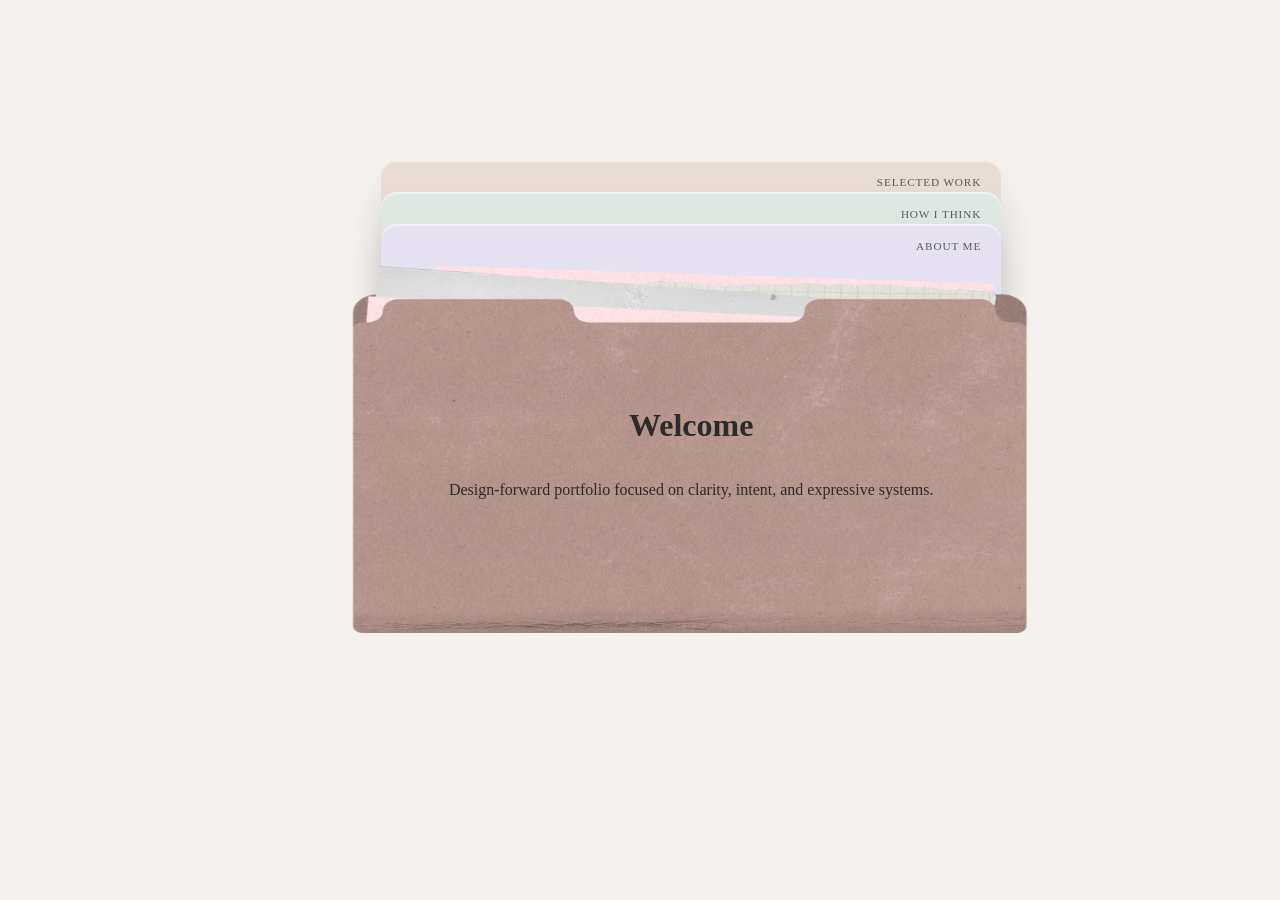
==== Index.html @ 9feb9d0f "Added images and edits" ====
<!DOCTYPE html>
<html lang="en">

<head>
    <meta charset="UTF-8" />
    <meta name="viewport" content="width=device-width, initial-scale=1" />

    <link rel="preconnect" href="https://fonts.googleapis.com">
    <link rel="preconnect" href="https://fonts.gstatic.com" crossorigin>
    <link
        href="https://fonts.googleapis.com/css2?family=Inter:wght@300;400;600;700&family=Merriweather:wght@300;400;700&display=swap"
        rel="stylesheet">

    <title>Portfolio</title>
    <link rel="stylesheet" href="Styles.css" />
</head>

<body>

    <main class="desk">

        <div class="card-stack">
            <a href="#" class="back-card card-one" data-window="work-window">
                <span class="card-cta">Selected work</span>
            </a>

            <a href="#" class="back-card card-two" data-window="process-window">
                <span class="card-cta">How I think</span>
            </a>

            <a href="#" class="back-card card-three" data-window="about-window">
                <span class="card-cta">About Me</span>
            </a>
        </div>

        <div class="folder">
            <img src="Images/mainFolder.png" class="folder-image" alt="">
            <div class="folder-content">
                <h1>Welcome</h1>
                <p>Design-forward portfolio focused on clarity, intent, and expressive systems.</p>
            </div>
        </div>

    </main>


    <!-- ================= WINDOWS ================= -->

    <!-- ===== WORK ===== -->
    <div class="window preview" id="work-window">
        <div class="window-bar">
            <span class="window-title">Selected Work</span>
            <span class="window-mode">Preview · double click to expand</span>
            <button class="close">×</button>
        </div>

        <div class="window-body work-grid">

            <article class="work-card reveal">
                <div class="work-media">
                    <img src="Images/Lumify BG.png" alt="nani">
                </div>
                <h3>LUMIFY</h3>
                <p class="work-desc">A calm space for understanding your skin, made simple and supportive.</p>
            </article>

            <article class="work-card reveal">
                <div class="work-media">
                    <img src="Images/Myro BG.png" alt="nani">
                </div>
                <h3>MYRO, Web-Redesign </h3>
                <p class="work-desc">Reducing friction and guiding decisions through calm interaction.</p>
            </article>

            <article class="work-card reveal">
                <div class="work-media"></div>
                <h3>This Portfolio</h3>
                <p class="work-desc">A spatial, window-based interface exploring focus and intention.</p>
            </article>

        </div>
        <div class="resize-handle"></div>
    </div>


    <!-- ===== PROCESS ===== -->
    <div class="window preview" id="process-window">
        <div class="window-bar">
            <span class="window-title">How I Think</span>
            <span class="window-mode">Preview · double click to expand</span>
            <button class="close">×</button>
        </div>

        <div class="window-body philosophy">
            <h2 class="reveal">Design Philosophy</h2>
            <p class="reveal">Digital spaces should feel like extensions of thought — calm, intentional, and human.</p>
        </div>

        <div class="resize-handle"></div>
    </div>


    <!-- ===== ABOUT ===== -->
    <div class="window preview" id="about-window">
        <div class="window-bar">
            <span class="window-title">About Me</span>
            <span class="window-mode">Preview · double click to expand</span>
            <button class="close">×</button>
        </div>

        <div class="window-body about-layout">

            <section class="about-hero">
                <div class="profile-photo">
                    <img src="Images/pfp.jpg" alt="Portrait of me">
                </div>

                <div class="about-intro">
                    <h1 class="about-title">Gloria A-Kazad</h1>
                    <p class="about-tag">
                        I design quiet, intentional visual experiences that feel lived in.
                    </p>
                </div>
            </section>

            
            <section class="reveal">
                <h4>How I think</h4>
                <p>
                    I’m drawn to quiet details, emotional atmosphere, and spaces that feel human.
                </p>
            </section>

            <section class="reveal">
                <h4>What I notice</h4>
                <p>
                    I pay attention to small interactions, subtle motion, and the way people move through digital
                    environments.
                </p>
            </section>

            <section class="reveal">
                <h4>What I’m building</h4>
                <p>
                    I’m currently exploring immersive portfolios, interactive storytelling, and calm user experiences.
                </p>
            </section>



            <!-- ⭐ SCROLL REVEAL SECTIONS -->
            <h4 class="reveal">Interests</h4>
            <ul class="about-list reveal">
                <li>Dance</li>
                <li>Volleyball</li>
                <li>Drawing</li>
                <li>Fitness</li>
            </ul>

            <h4 class="reveal">Education</h4>
            <p class="reveal">
                Currently studying design with a focus on UX, visual systems, and interaction — learning through
                both formal education and self-directed projects.
            </p>

            <h4 class="reveal">Tools</h4>
            <p class="reveal">
                Figma · Illustrator · Photoshop · Premiere Pro · GitHub · AI tools · Design systems
            </p>

        </div>

        <div class="resize-handle"></div>
    </div>


    <!-- ⭐ DOCK MUST LIVE OUTSIDE WINDOWS -->
    <div class="window-dock" id="window-dock"></div>

    <script src="Script.js"></script>

</body>

</html>
---- Styles.css ----
* {
  box-sizing: border-box;
}

body {
  margin: 0;
  background: #f5f1ee;
  font-family: serif;
  color: #2b2b2b;
}

/* ===== DESK ===== */
.desk {
  position: relative;
  max-width: 1200px;
  margin-left: 8vw;
  padding-top: 10rem;
}

/* ===== CARD STACK ===== */
.card-stack {
  position: relative;
  height: 260px;
  z-index: 2;
  transition: transform .35s cubic-bezier(.2, .8, .2, 1);

}

.card-cta {
  position: absolute;
  top: 16px;
  right: 20px;
  font-size: .7rem;
  letter-spacing: .08em;
  text-transform: uppercase;
  opacity: .75;
  pointer-events: none;
}


.back-card {
  position: absolute;
  overflow: hidden;
  /* important */
  left: 50%;
  transform: translateX(-50%);
  width: 620px;
  height: 220px;
  border-radius: 16px;
  cursor: pointer;

  text-decoration: none;
  color: inherit;

  /* ⭐ REAL DEPTH */
  box-shadow:
    0 18px 35px rgba(0, 0, 0, .08),
    /* outer shadow */
    0 2px 0 rgba(255, 255, 255, .45) inset,
    /* top highlight */
    0 -1px 0 rgba(0, 0, 0, .05) inset;
  /* bottom edge */

  transition:
    transform .35s cubic-bezier(.2, .8, .2, 1),
    box-shadow .35s ease,
    filter .35s ease;

  overflow: hidden;
}


.card-one {
  background: #e8dcd5;
  top: 0;
}

.card-two {
  background: #dfe7e3;
  top: 32px;
}

.card-three {
  background: #e6e1f0;
  top: 64px;
}

.back-card::after {
  content: "";
  position: absolute;
  top: -50%;
  left: -120%;
  width: 60%;
  height: 200%;

  background: linear-gradient(120deg,
      transparent,
      rgba(255, 255, 255, .35),
      transparent);

  transform: skewX(-20deg);
  transition: left 2.2s cubic-bezier(.2, .8, .2, 1);
}

.back-card:hover {
  transform: translateX(-50%) translateY(-12px) scale(1.01);
  box-shadow:
    0 26px 50px rgba(0, 0, 0, .12),
    0 2px 0 rgba(255, 255, 255, .45) inset,
    0 -1px 0 rgba(0, 0, 0, .05) inset;
}

.back-card:hover::after {
  left: 140%;
  transition-delay: .12s;
}



/* ===== FOLDER (now above cards) ===== */
.folder {
  position: relative;
  width: 900px;
  margin: -160px auto 0;
  z-index: 5;

  transform: translateY(0);
  transition:
    transform .45s cubic-bezier(.2, .8, .2, 1),
    filter .45s ease;
}

/* one window open */
.folder--active {
  transform: translateY(10px);
  filter: brightness(.96);
}

/* two windows open */
.folder--busy {
  transform: translateY(18px);
  filter: brightness(.92);
}



.folder-image {
  width: 100%;
  height: 380px;
  border-radius: 20px;
  display: block;
}

.folder-content {
  position: absolute;
  inset: 0;
  display: flex;
  flex-direction: column;
  align-items: center;
  justify-content: center;
  text-align: center;
  pointer-events: none;
}




/* ===== WINDOWS ===== */
.window {
  position: fixed;
  top: 8vh;
  left: 50%;
  transform: translateX(-50%);
  width: min(900px, 90vw);
  height: min(70vh, 700px);
  background: #f8f5f2;
  border-radius: 18px;
  box-shadow: 0 30px 70px rgba(0, 0, 0, .2);
  display: none;
  z-index: 50;
}


.window.preview {
  width: min(720px, 72vw);
  height: min(420px, 52vh);
}

.window-bar {
  display: flex;
  align-items: center;
  padding: .75rem 1rem;
  font-size: .75rem;
  letter-spacing: .08em;
  text-transform: uppercase;
  opacity: .7;
  border-bottom: 1px solid rgba(0, 0, 0, .08);
}

.window-mode {
  margin-left: auto;
  margin-right: .75rem;
  font-size: .65rem;
}

.window-body {
  padding: 2rem;
  height: calc(100% - 48px);
  overflow-y: auto;
  max-width: 640px;
  margin: 0 auto;
}


.dock-item {
  padding: .45rem .8rem;

  font-size: .68rem;
  letter-spacing: .08em;
  text-transform: uppercase;

  border-radius: 999px;

  background: rgba(248, 245, 242, .75);
  backdrop-filter: blur(6px);

  box-shadow:
    0 6px 14px rgba(0, 0, 0, .08),
    inset 0 1px rgba(255, 255, 255, .7);

  color: #5a5754;

  cursor: pointer;

  transition:
    transform .28s cubic-bezier(.2, .8, .2, 1),
    box-shadow .28s ease,
    background .28s ease;
}


/* ===== ABOUT LAYOUT ===== */

.about-layout h4 {
  margin-top: 1.6rem;
  font-size: .75rem;
  letter-spacing: .08em;
  text-transform: uppercase;
  opacity: .6;
}

.about-hero {
  display: grid;
  grid-template-columns: 300px 1fr;
  gap: 3.5rem;
  align-items: center;
  margin-bottom: 4rem;
}

.about-title {
  font-size: 3rem;
  line-height: 1.05;
  letter-spacing: -0.02em;
  margin: 0 0 .6rem;
}

.about-tag {
  font-size: 1.1rem;
  line-height: 1.6;
  max-width: 28ch;
  opacity: .8;
}





.profile-photo {
  width: 100%;
  max-width: 300px;
  border-radius: 18px;
  overflow: hidden;
  box-shadow:
    0 20px 40px rgba(0, 0, 0, .08),
    inset 0 1px rgba(255, 255, 255, .6);
}

.profile-photo img {
  width: 100%;
  display: block;
  object-fit: cover;
}

.about-title {
  font-size: 3rem;
  line-height: 1.05;
  letter-spacing: -0.02em;
  margin: 0 0 .6rem;
}

.about-tag {
  font-size: 1.1rem;
  line-height: 1.6;
  max-width: 28ch;
  opacity: .8;
}




.about-intro {
  flex: 1;
  font-size: 1rem;
  line-height: 1.65;
  padding-top: .4rem;
}



/* ===== CLOSE ICON ===== */
.window-bar .close {
  background: none;
  border: none;
  font-size: .9rem;
  cursor: pointer;
  opacity: .35;
  transition: opacity .25s ease, transform .25s ease;
}

.window:hover .close {
  opacity: .55;
}

.window-bar .close:hover {
  opacity: .9;
  transform: scale(1.5);
}

/* ===== DOCK ===== */
.window-dock {
  position: fixed;
  bottom: 32px;
  right: 32px;

  display: flex;
  gap: 10px;

  z-index: 500;
  pointer-events: auto;

}

/* SCROLL REVEAL */
.reveal {
  opacity: 0;
  transform: translateY(14px);
  transition:
    opacity .6s cubic-bezier(.2, .8, .2, 1),
    transform .6s cubic-bezier(.2, .8, .2, 1);
}

.reveal.show {
  opacity: 1;
  transform: translateY(0);
}


/* ===== STACKED SYSTEM TOASTS ===== */
.ui-toast {
  position: fixed;
  bottom: 28px;
  left: 28px;
  width: 300px;
  padding: 0.9rem 1.1rem;
  background: rgba(248, 245, 242, 0.96);
  backdrop-filter: blur(8px);
  border-radius: 16px;
  font-size: 0.8rem;
  line-height: 1.45;
  letter-spacing: 0.02em;
  box-shadow:
    0 18px 40px rgba(0, 0, 0, 0.10),
    0 4px 10px rgba(0, 0, 0, 0.06);
  opacity: 0;
  transform: translateX(-20px);
  transition:
    transform .32s cubic-bezier(.2, .8, .2, 1),
    opacity .28s ease,
    bottom .32s cubic-bezier(.2, .8, .2, 1);
  z-index: 999;
}

.ui-toast.show {
  opacity: 1;
  transform: translateX(0);
}



/* ==============================
     ANIMATIONS & SCROLLBARS
  ============================== */


/* ===== INVISIBLE SCROLL ===== */

.window-body {
  overflow-y: auto;

  /* Firefox */
  scrollbar-width: none;

  /* IE/Edge legacy */
  -ms-overflow-style: none;
}

/* Chrome / Safari / Edge */
.window-body::-webkit-scrollbar {
  width: 0;
  height: 0;
}

/* ===== MISSING INTERACTION CLASSES ===== */

/* subtle depth shift for card stack when windows open */
.card-stack.depth-shift {
  transform: translateY(-12px) scale(0.992);
}

/* quick focus pulse for windows */
.focus-pulse {
  animation: focusPulse .26s cubic-bezier(.2, .8, .2, 1) both;
}

@keyframes focusPulse {
  0% {
    transform: scale(1) translateY(0);
  }

  50% {
    transform: scale(1.02) translateY(-6px);
  }

  100% {
    transform: scale(1) translateY(0);
  }
}

/* folder wiggle used briefly on load */
.wiggle {
  animation: wiggle .6s ease both;
}

@keyframes wiggle {
  0% {
    transform: rotate(0deg);
  }

  25% {
    transform: rotate(-2deg);
  }

  75% {
    transform: rotate(1.2deg);
  }

  100% {
    transform: rotate(0deg);
  }
}

/* gentle breathe animation for folder when windows change */
.folder-breathe {
  animation: breathe 1s ease-in-out both;
}

@keyframes breathe {
  0% {
    transform: translateY(0);
  }

  50% {
    transform: translateY(-8px);
  }

  100% {
    transform: translateY(0);
  }
}
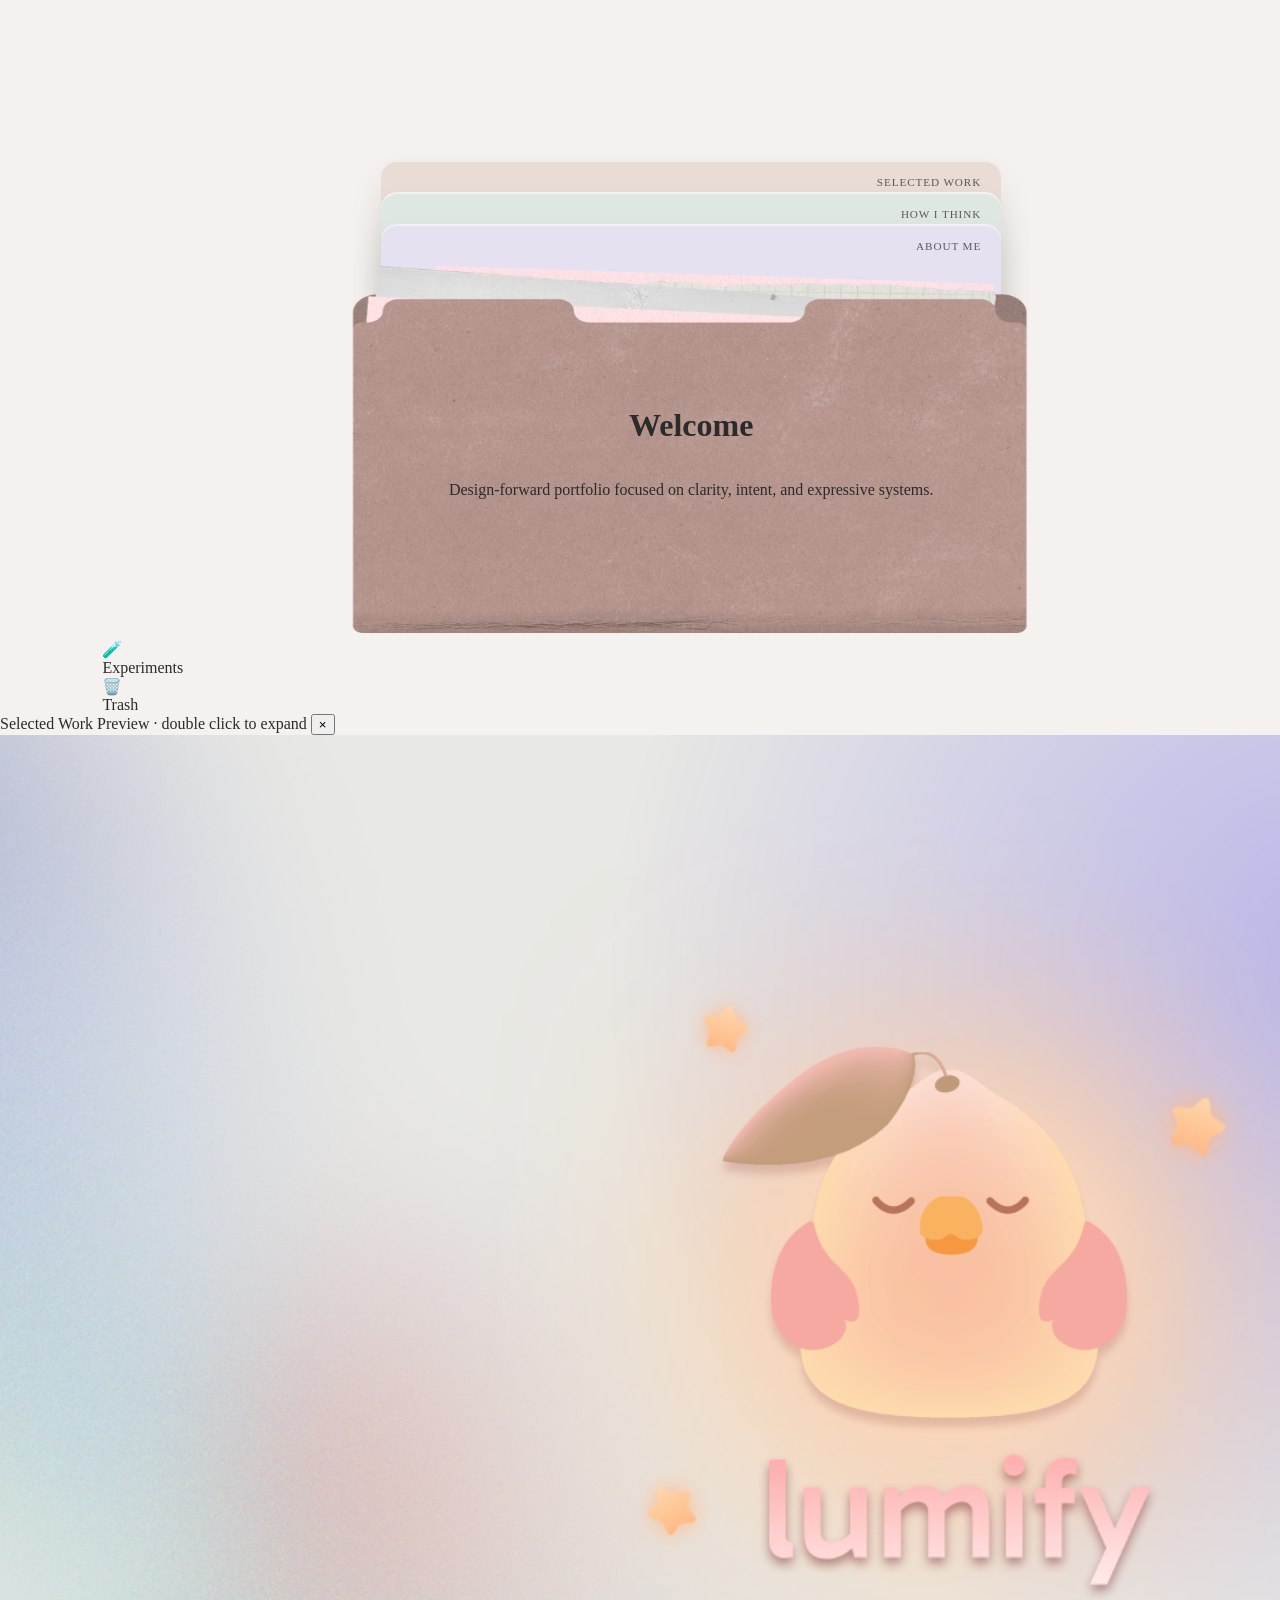
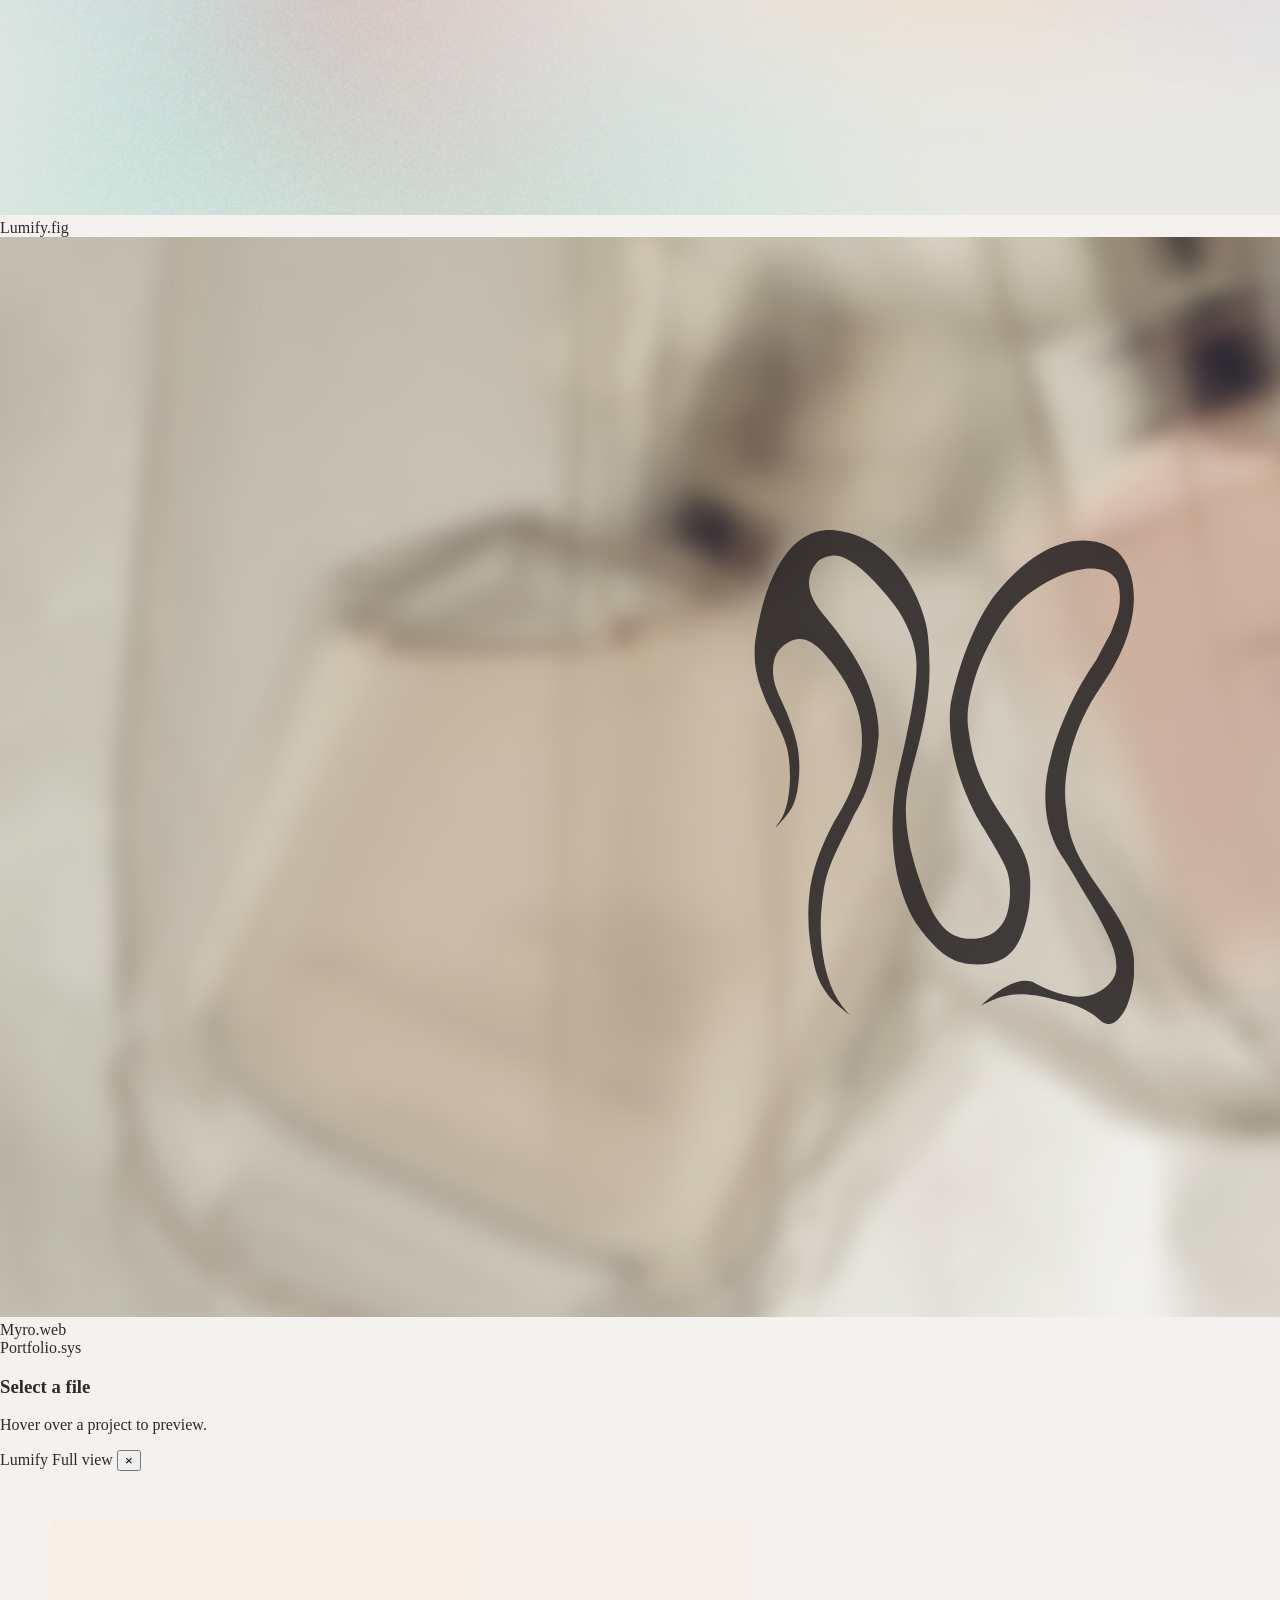
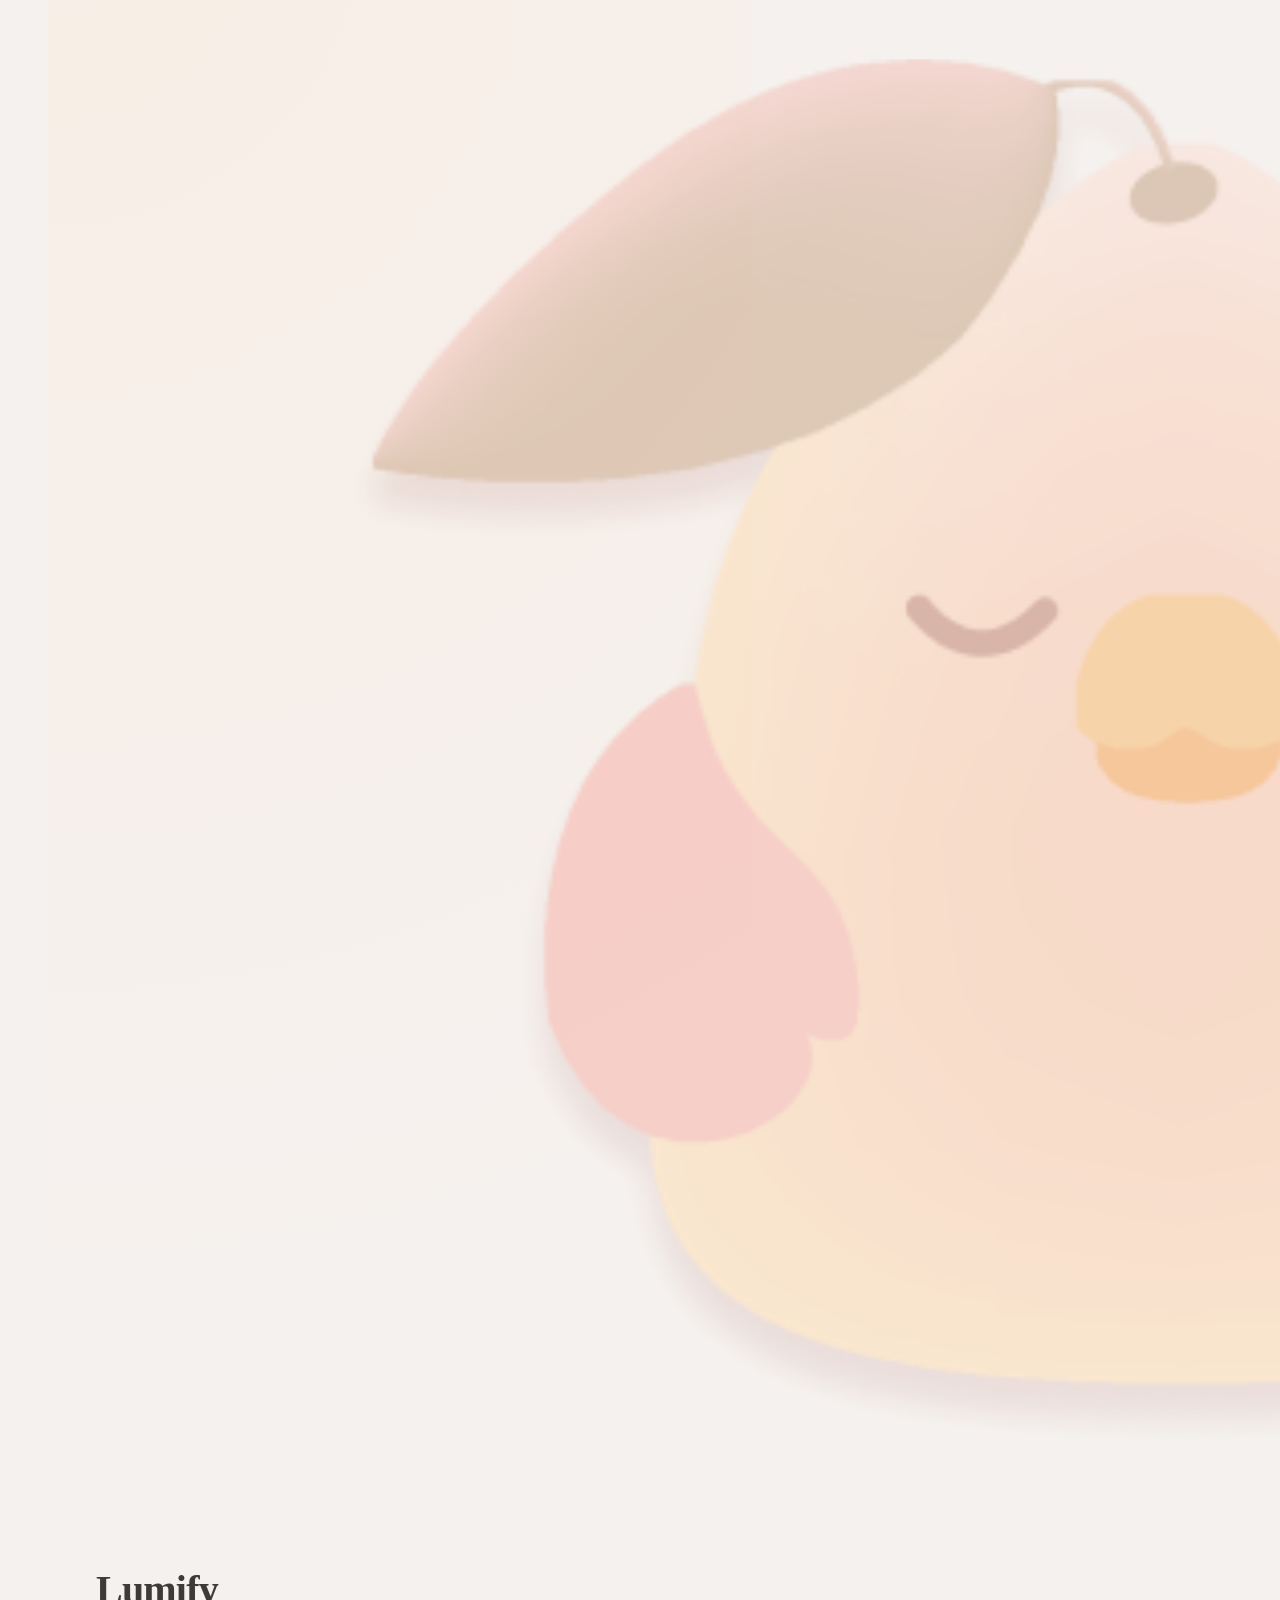
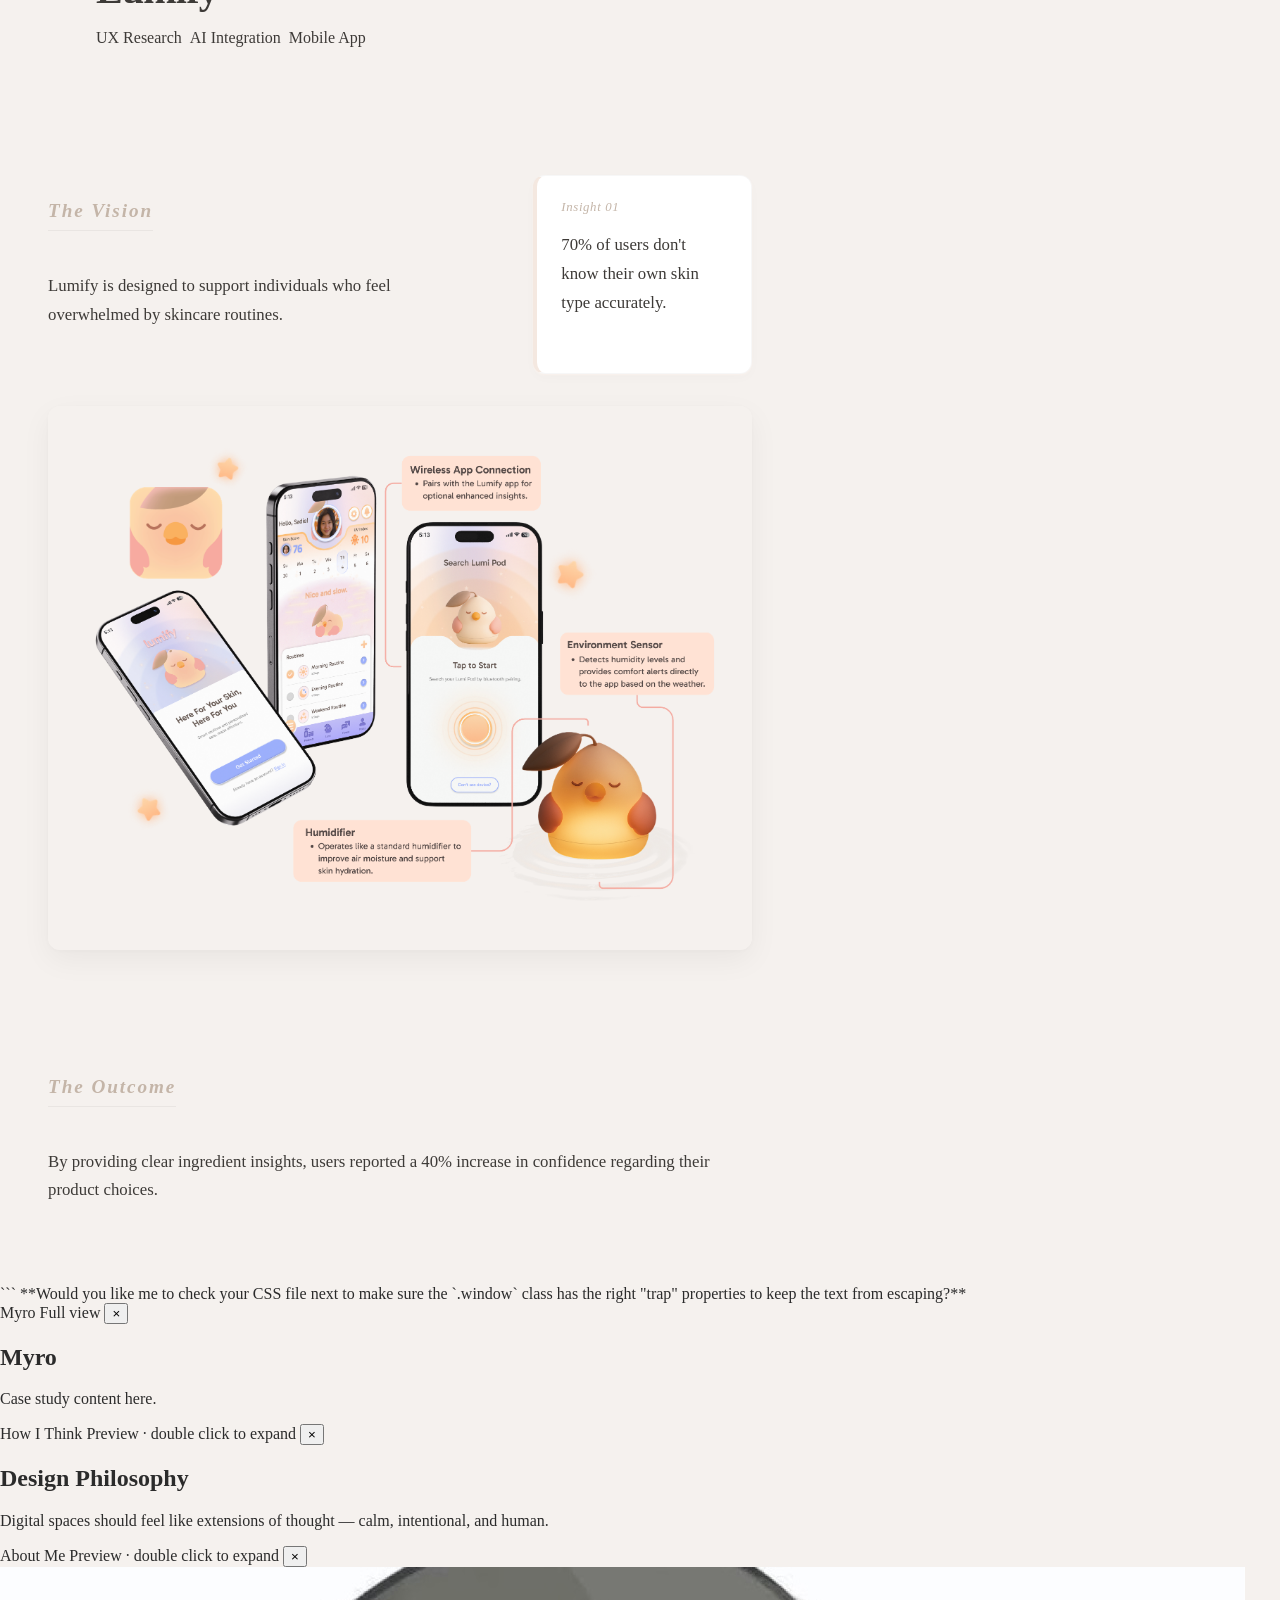
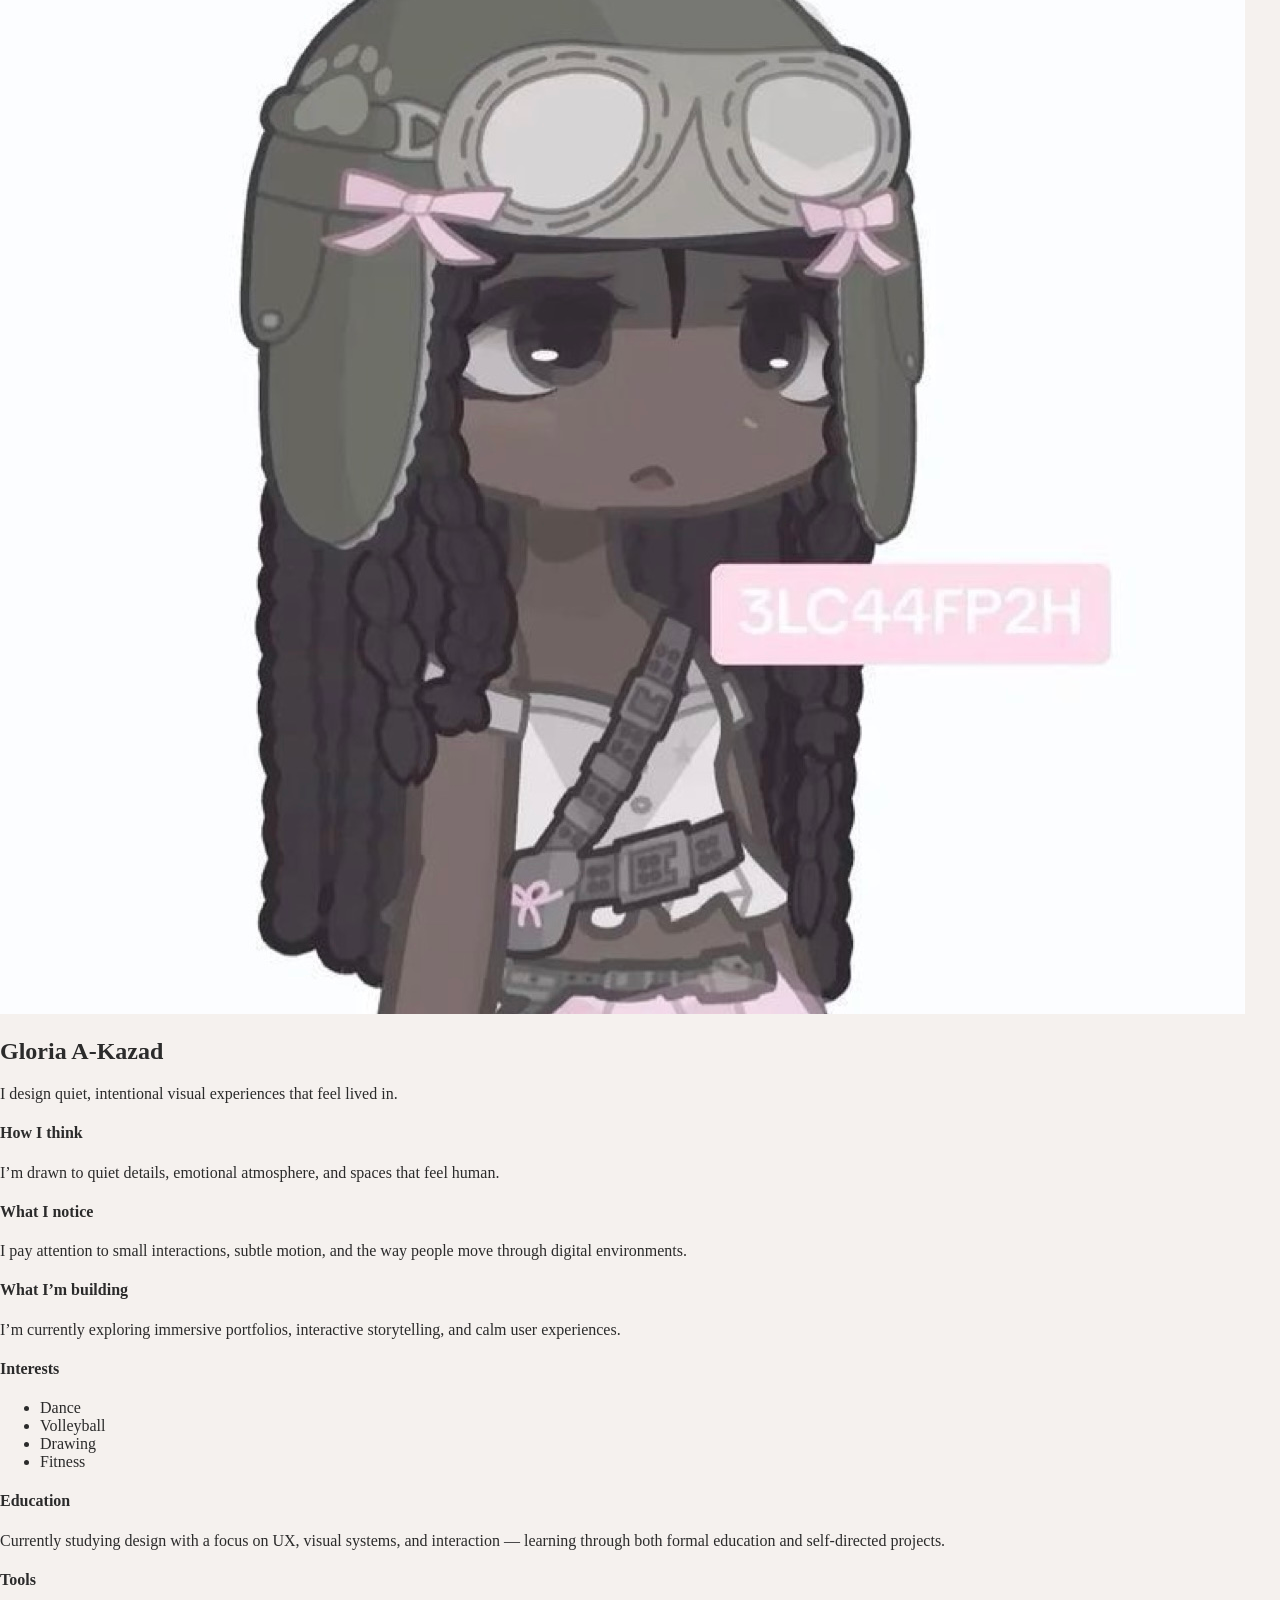
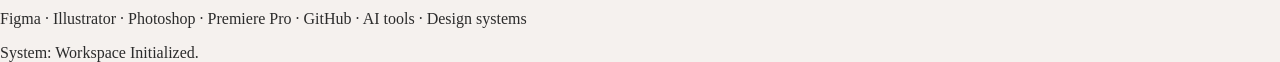
==== commit 1882f271: "testing??" ====
--- a/Index.html
+++ b/Index.html
@@ -41,50 +41,129 @@
             </div>
         </div>
 
+        <div class="desktop-icons">
+            <div class="shortcut" data-window="experiments-window">
+                <div class="icon-box">🧪</div>
+                <span>Experiments</span>
+            </div>
+            <div class="shortcut" data-window="trash-window">
+                <div class="icon-box">🗑️</div>
+                <span>Trash</span>
+            </div>
+        </div>
+
     </main>
 
 
     <!-- ================= WINDOWS ================= -->
 
-    <!-- ===== WORK ===== -->
-    <div class="window preview" id="work-window">
+    <!-- ===== WORK / FINDER ===== -->
+    <div class="window preview workspace" id="work-window">
+
         <div class="window-bar">
             <span class="window-title">Selected Work</span>
             <span class="window-mode">Preview · double click to expand</span>
             <button class="close">×</button>
         </div>
 
-        <div class="window-body work-grid">
-
-            <article class="work-card reveal">
-                <div class="work-media">
-                    <img src="Images/Lumify BG.png" alt="nani">
-                </div>
-                <h3>LUMIFY</h3>
-                <p class="work-desc">A calm space for understanding your skin, made simple and supportive.</p>
-            </article>
-
-            <article class="work-card reveal">
-                <div class="work-media">
-                    <img src="Images/Myro BG.png" alt="nani">
-                </div>
-                <h3>MYRO, Web-Redesign </h3>
-                <p class="work-desc">Reducing friction and guiding decisions through calm interaction.</p>
-            </article>
-
-            <article class="work-card reveal">
-                <div class="work-media"></div>
-                <h3>This Portfolio</h3>
-                <p class="work-desc">A spatial, window-based interface exploring focus and intention.</p>
-            </article>
-
-        </div>
+        <div class="window-body work-layout">
+            <div class="workspace-overlay"></div>
+
+            <div class="file-grid">
+                <article class="file-item" data-project="lumify">
+                    <div class="file-thumb"><img src="Images/Lumify BG.png" alt=""></div>
+                    <span class="file-name">Lumify.fig</span>
+                </article>
+
+                <article class="file-item" data-project="myro">
+                    <div class="file-thumb"><img src="Images/Myro BG.png" alt=""></div>
+                    <span class="file-name">Myro.web</span>
+                </article>
+
+                <article class="file-item" data-project="portfolio">
+                    <div class="file-thumb"></div>
+                    <span class="file-name">Portfolio.sys</span>
+                </article>
+            </div>
+
+            <aside class="preview-panel">
+                <div class="preview-media"></div>
+                <h3 class="preview-title">Select a file</h3>
+                <p class="preview-desc">Hover over a project to preview.</p>
+                <div class="preview-meta"></div>
+            </aside>
+        </div>
+
+        <div class="resize-handle"></div>
+    </div>
+
+
+    <!-- ===== LUMIFY PROJECT ===== -->
+    <div class="window" id="lumify-window">
+        <div class="window-bar">
+            <span class="window-title">Lumify</span>
+            <span class="window-mode">Full view</span>
+            <button class="close">×</button>
+        </div>
+
+        <div class="window-body">
+            <div class="project-header">
+                <div class="brand-group">
+                    <img src="Images/lumiLogo.png" alt="Lumify logo" class="project-logo">
+                    <h2>Lumify</h2>
+                </div>
+                <div class="project-tags">
+                    <span class="tag">UX Research</span>
+                    <span class="tag">AI Integration</span>
+                    <span class="tag">Mobile App</span>
+                </div>
+            </div>
+
+            <section class="project-section grid-layout">
+                <div class="text-block">
+                    <h4>The Vision</h4>
+                    <p>Lumify is designed to support individuals who feel overwhelmed by skincare routines.</p>
+                </div>
+                <div class="side-note">
+                    <span class="note-label">Insight 01</span>
+                    <p>70% of users don't know their own skin type accurately.</p>
+                </div>
+            </section>
+
+            <img src="Images/lumi 1.png" alt="Lumify Interface" class="case-study-image">
+
+            <section class="project-section">
+                <h4>The Outcome</h4>
+                <p>By providing clear ingredient insights, users reported a 40% increase in confidence regarding their
+                    product choices.</p>
+            </section>
+        </div>
+        <div class="resize-handle"></div>
+    </div> ```
+
+    **Would you like me to check your CSS file next to make sure the `.window` class has the right "trap" properties to
+    keep the text from escaping?**
+    <!-- ===== MYRO PROJECT ===== -->
+    <div class="window" id="myro-window">
+
+        <div class="window-bar">
+            <span class="window-title">Myro</span>
+            <span class="window-mode">Full view</span>
+            <button class="close">×</button>
+        </div>
+
+        <div class="window-body">
+            <h2>Myro</h2>
+            <p>Case study content here.</p>
+        </div>
+
         <div class="resize-handle"></div>
     </div>
 
 
     <!-- ===== PROCESS ===== -->
     <div class="window preview" id="process-window">
+
         <div class="window-bar">
             <span class="window-title">How I Think</span>
             <span class="window-mode">Preview · double click to expand</span>
@@ -93,7 +172,9 @@
 
         <div class="window-body philosophy">
             <h2 class="reveal">Design Philosophy</h2>
-            <p class="reveal">Digital spaces should feel like extensions of thought — calm, intentional, and human.</p>
+            <p class="reveal">
+                Digital spaces should feel like extensions of thought — calm, intentional, and human.
+            </p>
         </div>
 
         <div class="resize-handle"></div>
@@ -123,7 +204,7 @@
                 </div>
             </section>
 
-            
+
             <section class="reveal">
                 <h4>How I think</h4>
                 <p>
@@ -142,7 +223,8 @@
             <section class="reveal">
                 <h4>What I’m building</h4>
                 <p>
-                    I’m currently exploring immersive portfolios, interactive storytelling, and calm user experiences.
+                    I’m currently exploring immersive portfolios, interactive storytelling, and calm user
+                    experiences.
                 </p>
             </section>
 
--- a/Styles.css
+++ b/Styles.css
@@ -162,250 +162,791 @@
   pointer-events: none;
 }
 
-
-
-
-/* ===== WINDOWS ===== */
-.window {
-  position: fixed;
-  top: 8vh;
-  left: 50%;
-  transform: translateX(-50%);
-  width: min(900px, 90vw);
-  height: min(70vh, 700px);
-  background: #f8f5f2;
-  border-radius: 18px;
-  box-shadow: 0 30px 70px rgba(0, 0, 0, .2);
-  display: none;
-  z-index: 50;
-}
-
-
-.window.preview {
-  width: min(720px, 72vw);
-  height: min(420px, 52vh);
-}
-
-.window-bar {
+/* ==============================
+      PROJECT CASE STUDY STYLES
+============================== */
+
+/* The main container for project content */
+#lumify-window .window-body {
+  max-width: 800px;
+  /* Wider for full case study */
+  padding: 3rem;
+  color: #3d3a37;
+}
+
+/* Typography for the project destination */
+#lumify-window h2 {
+  font-family: 'Merriweather', serif;
+  font-size: 2.5rem;
+  margin-bottom: 0.5rem;
+  letter-spacing: -0.02em;
+}
+
+#lumify-window .case-study-subtitle {
+  font-family: 'Inter', sans-serif;
+  font-size: 1.1rem;
+  font-weight: 300;
+  color: #7a7570;
+  margin-bottom: 2.5rem;
+  line-height: 1.5;
+}
+
+/* Section styling */
+.project-section {
+  margin-top: 4rem;
+}
+
+.project-section h4 {
+  font-size: 0.75rem;
+  text-transform: uppercase;
+  letter-spacing: 0.1em;
+  color: #a39e99;
+  margin-bottom: 1rem;
+}
+
+.project-section p {
+  font-size: 1.05rem;
+  line-height: 1.7;
+  margin-bottom: 2rem;
+}
+
+/* Image styling for case studies */
+.case-study-image {
+  width: 100%;
+  border-radius: 12px;
+  margin: 2rem 0;
+  box-shadow:
+    0 10px 30px rgba(0, 0, 0, 0.05),
+    0 1px 4px rgba(0, 0, 0, 0.02);
+  transition: transform 0.4s ease;
+}
+
+.case-study-image:hover {
+  transform: scale(1.02);
+}
+
+/* Interactive tag system for tools/skills */
+.project-tags {
   display: flex;
-  align-items: center;
-  padding: .75rem 1rem;
-  font-size: .75rem;
-  letter-spacing: .08em;
-  text-transform: uppercase;
-  opacity: .7;
-  border-bottom: 1px solid rgba(0, 0, 0, .08);
-}
-
-.window-mode {
-  margin-left: auto;
-  margin-right: .75rem;
-  font-size: .65rem;
-}
-
-.window-body {
-  padding: 2rem;
-  height: calc(100% - 48px);
-  overflow-y: auto;
-  max-width: 640px;
-  margin: 0 auto;
-}
-
-
-.dock-item {
-  padding: .45rem .8rem;
-
-  font-size: .68rem;
-  letter-spacing: .08em;
-  text-transform: uppercase;
-
-  border-radius: 999px;
-
-  background: rgba(248, 245, 242, .75);
-  backdrop-filter: blur(6px);
-
+  gap: 8px;
+  flex-wrap: wrap;
+  margin-top: 1rem;
+}
+
+.project-header {
+  background: radial-gradient(circle at top left, rgba(255, 230, 210, 0.3), transparent 70%);
+  padding: 4rem 3rem;
+  border-radius: 12px;
+  margin-bottom: 2rem;
+}
+
+.project-section h4 {
+  font-family: 'Merriweather', serif;
+  font-style: italic;
+  font-size: 1.2rem;
+  color: #c4b5a8;
+  /* A soft clay color */
+  border-bottom: 1px solid rgba(0, 0, 0, 0.05);
+  padding-bottom: 0.5rem;
+  display: inline-block;
+  margin-bottom: 1.5rem;
+  text-transform: none;
+  /* Keep it lowercase/italic for a softer look */
+}
+
+.grid-layout {
+  display: grid;
+  grid-template-columns: 2fr 1fr;
+  gap: 3rem;
+  align-items: start;
+}
+
+.side-note {
+  /* Set a custom variable for easy color management */
+  --lumify-peach: #fdf5f0;
+
+  background: #fff;
+  /* or try var(--lumify-peach) for a full color box */
+  padding: 1.5rem;
+  border-radius: 12px;
+
+  /* Make the entire border or just the left edge the brand color */
+  border-left: 4px solid #f4e8e0;
+  /* the clay color from your logo */
+  border-top: 1px solid rgba(0, 0, 0, 0.03);
+  border-right: 1px solid rgba(0, 0, 0, 0.03);
+  border-bottom: 1px solid rgba(0, 0, 0, 0.03);
+
+  font-size: 0.85rem;
   box-shadow:
-    0 6px 14px rgba(0, 0, 0, .08),
-    inset 0 1px rgba(255, 255, 255, .7);
-
-  color: #5a5754;
-
-  cursor: pointer;
-
-  transition:
-    transform .28s cubic-bezier(.2, .8, .2, 1),
-    box-shadow .28s ease,
-    background .28s ease;
-}
-
-
-/* ===== ABOUT LAYOUT ===== */
-
-.about-layout h4 {
-  margin-top: 1.6rem;
-  font-size: .75rem;
-  letter-spacing: .08em;
-  text-transform: uppercase;
-  opacity: .6;
-}
-
-.about-hero {
-  display: grid;
-  grid-template-columns: 300px 1fr;
-  gap: 3.5rem;
-  align-items: center;
-  margin-bottom: 4rem;
-}
-
-.about-title {
-  font-size: 3rem;
-  line-height: 1.05;
-  letter-spacing: -0.02em;
-  margin: 0 0 .6rem;
-}
-
-.about-tag {
-  font-size: 1.1rem;
-  line-height: 1.6;
-  max-width: 28ch;
-  opacity: .8;
-}
-
-
-
-
-
-.profile-photo {
-  width: 100%;
-  max-width: 300px;
-  border-radius: 18px;
-  overflow: hidden;
-  box-shadow:
-    0 20px 40px rgba(0, 0, 0, .08),
-    inset 0 1px rgba(255, 255, 255, .6);
-}
-
-.profile-photo img {
-  width: 100%;
-  display: block;
-  object-fit: cover;
-}
-
-.about-title {
-  font-size: 3rem;
-  line-height: 1.05;
-  letter-spacing: -0.02em;
-  margin: 0 0 .6rem;
-}
-
-.about-tag {
-  font-size: 1.1rem;
-  line-height: 1.6;
-  max-width: 28ch;
-  opacity: .8;
-}
-
-
-
-
-.about-intro {
-  flex: 1;
-  font-size: 1rem;
-  line-height: 1.65;
-  padding-top: .4rem;
-}
-
-
-
-/* ===== CLOSE ICON ===== */
-.window-bar .close {
-  background: none;
-  border: none;
-  font-size: .9rem;
-  cursor: pointer;
-  opacity: .35;
-  transition: opacity .25s ease, transform .25s ease;
-}
-
-.window:hover .close {
-  opacity: .55;
-}
-
-.window-bar .close:hover {
-  opacity: .9;
-  transform: scale(1.5);
-}
-
-/* ===== DOCK ===== */
-.window-dock {
-  position: fixed;
-  bottom: 32px;
-  right: 32px;
-
-  display: flex;
-  gap: 10px;
-
-  z-index: 500;
-  pointer-events: auto;
-
-}
-
-/* SCROLL REVEAL */
-.reveal {
-  opacity: 0;
-  transform: translateY(14px);
-  transition:
-    opacity .6s cubic-bezier(.2, .8, .2, 1),
-    transform .6s cubic-bezier(.2, .8, .2, 1);
-}
-
-.reveal.show {
-  opacity: 1;
-  transform: translateY(0);
-}
-
-
-/* ===== STACKED SYSTEM TOASTS ===== */
-.ui-toast {
-  position: fixed;
-  bottom: 28px;
-  left: 28px;
-  width: 300px;
-  padding: 0.9rem 1.1rem;
-  background: rgba(248, 245, 242, 0.96);
-  backdrop-filter: blur(8px);
-  border-radius: 16px;
-  font-size: 0.8rem;
-  line-height: 1.45;
-  letter-spacing: 0.02em;
-  box-shadow:
-    0 18px 40px rgba(0, 0, 0, 0.10),
-    0 4px 10px rgba(0, 0, 0, 0.06);
-  opacity: 0;
-  transform: translateX(-20px);
-  transition:
-    transform .32s cubic-bezier(.2, .8, .2, 1),
-    opacity .28s ease,
-    bottom .32s cubic-bezier(.2, .8, .2, 1);
-  z-index: 999;
-}
-
-.ui-toast.show {
-  opacity: 1;
-  transform: translateX(0);
-}
-
-
-
-/* ==============================
+    0 4px 12px rgba(0, 0, 0, 0.02),
+    0 1px 2px var(--lumify-peach);
+  /* uses the peach for a subtle glow */
+
+  .side-note {
+    /* Colors & Glass Effect */
+    background: rgba(255, 255, 255, 0.7);
+    /* Translucent white */
+    backdrop-filter: blur(12px);
+    /* Frosted glass effect */
+    -webkit-backdrop-filter: blur(12px);
+
+    /* Layout & Spacing */
+    padding: 1.5rem;
+    border-radius: 16px;
+    font-size: 0.88rem;
+    line-height: 1.5;
+
+    /* Branding: The "Clay" accent from your logo */
+    border-left: 4px solid #f4e8e0;
+    border-top: 1px solid rgba(255, 255, 255, 0.6);
+    border-right: 1px solid rgba(0, 0, 0, 0.02);
+    border-bottom: 1px solid rgba(0, 0, 0, 0.02);
+
+    /* Shadow: A soft peach "Bloom" */
+    box-shadow:
+      0 20px 40px rgba(244, 232, 224, 0.25),
+      0 1px 2px rgba(0, 0, 0, 0.05);
+
+    transition: transform 0.3s ease, box-shadow 0.3s ease;
+  }
+
+  /* Subtle interaction when the user hovers over the insight */
+  .side-note:hover {
+    transform: translateY(-4px) rotate(1deg);
+    /* Slight "paper" tilt */
+    box-shadow: 0 25px 50px rgba(244, 232, 224, 0.4);
+  }
+
+  /* Typography for the Insight Label */
+  .note-label {
+    font-family: 'Merriweather', serif;
+    font-style: italic;
+    font-size: 0.8rem;
+    color: #c4b5a8;
+    letter-spacing: 0.05em;
+    margin-bottom: 0.5rem;
+    display: block;
+  }
+
+  /* Also style the Insight Label to match the dynamic text style we made */
+  .note-label {
+    font-family: 'Merriweather', serif;
+    font-style: italic;
+    color: #c4b5a8;
+    letter-spacing: 0.05em;
+    margin-bottom: 0.25rem;
+    display: block;
+  }
+
+  /* ==============================
+     ANIMATED LUMIFY HERO (BEAM)
+============================== */
+
+  @keyframes gradientBeam {
+    0% {
+      background-position: 0% 50%;
+    }
+
+    50% {
+      background-position: 100% 50%;
+    }
+
+    100% {
+      background-position: 0% 50%;
+    }
+  }
+
+  .project-header {
+    /* 1. Higher Saturation & More Stops */
+    background: linear-gradient(-45deg,
+        rgba(255, 218, 185, 0.5) 0%,
+        /* Richer Peach */
+        rgba(245, 241, 238, 0.2) 25%,
+        /* Neutral break */
+        rgba(230, 225, 240, 0.5) 50%,
+        /* Soft Lavender */
+        rgba(245, 241, 238, 0.2) 75%,
+        /* Neutral break */
+        rgba(255, 218, 185, 0.5) 100%
+        /* Back to Peach */
+      );
+
+    /* 2. Smaller background-size makes the movement more obvious */
+    background-size: 300% 300%;
+
+    /* 3. Faster Timing (8 seconds instead of 15) */
+    animation: gradientBeam 8s cubic-bezier(0.45, 0.05, 0.55, 0.95) infinite;
+
+    /* 4. Glassmorphism Polish */
+    padding: 4rem 3rem;
+    border-radius: 20px;
+    margin-bottom: 2rem;
+    box-shadow:
+      inset 0 0 40px rgba(255, 255, 255, 0.5),
+      /* Inner glow */
+      0 10px 30px rgba(0, 0, 0, 0.03);
+    border: 1px solid rgba(255, 255, 255, 0.6);
+    position: relative;
+    overflow: hidden;
+  }
+
+  .tag {
+    font-size: 0.7rem;
+    padding: 4px 12px;
+    background: rgba(0, 0, 0, 0.03);
+    border-radius: 99px;
+    color: #7a7570;
+    border: 1px solid rgba(0, 0, 0, 0.05);
+  }
+
+  /* Layout for Logo + Title */
+  .brand-group {
+    display: flex;
+    align-items: center;
+    /* Vertical center */
+    gap: 12px;
+    /* Space between logo and text */
+    margin-bottom: 0.5rem;
+  }
+
+  .project-logo {
+    width: 52px;
+    /* Small, subtle size */
+    height: 52px;
+    object-fit: contain;
+    border-radius: 6px;
+    /* Optional: gives it a "squircle" app-icon look */
+  }
+
+  /* Ensure the title doesn't have extra bottom margin now */
+  .brand-group h2 {
+    margin: 0 !important;
+    font-size: 2.2rem;
+    /* Adjusted slightly for the logo pairing */
+  }
+
+  .resize-handle {
+    position: absolute;
+    right: 0;
+    bottom: 0;
+    width: 20px;
+    height: 20px;
+    cursor: nwse-resize;
+    background: linear-gradient(135deg, transparent 50%, rgba(0, 0, 0, 0.1) 50%);
+    border-radius: 0 0 18px 0;
+  }
+
+
+  /* ===== WINDOWS ===== */
+  /* This forces the window to be a floating box, not a text block */
+  .window {
+    position: fixed;
+    top: 50%;
+    left: 50%;
+    transform: translate(-50%, -50%);
+    /* Centers it initially */
+    display: none;
+    /* JS will handle showing it */
+
+    background: #f8f5f2;
+    border-radius: 18px;
+    box-shadow: 0 30px 70px rgba(0, 0, 0, 0.2);
+
+    width: min(900px, 90vw);
+    height: min(700px, 80vh);
+    /* Keeps it from stretching forever */
+    z-index: 100;
+    overflow: hidden;
+    /* Clips the content to the corners */
+  }
+
+
+  .window.preview {
+    width: min(580px, 40vw);
+    /* This ensures they never take up more than 40% of the screen */
+    height: min(420px, 52vh);
+  }
+
+  .window-bar {
+    display: flex;
+    align-items: center;
+    padding: .75rem 1rem;
+    font-size: .75rem;
+    letter-spacing: .08em;
+    text-transform: uppercase;
+    opacity: .7;
+    border-bottom: 1px solid rgba(0, 0, 0, .08);
+  }
+
+  .window-mode {
+    margin-left: auto;
+    margin-right: .75rem;
+    font-size: .65rem;
+  }
+
+  .window-body {
+    padding: 2rem;
+    height: calc(100% - 48px);
+    overflow-y: auto;
+    max-width: 640px;
+    margin: 0 auto;
+  }
+
+
+  .dock-item {
+    padding: .45rem .8rem;
+
+    font-size: .68rem;
+    letter-spacing: .08em;
+    text-transform: uppercase;
+
+    border-radius: 999px;
+
+    background: rgba(248, 245, 242, .75);
+    backdrop-filter: blur(6px);
+
+    box-shadow:
+      0 6px 14px rgba(0, 0, 0, .08),
+      inset 0 1px rgba(255, 255, 255, .7);
+
+    color: #5a5754;
+
+    cursor: pointer;
+
+    transition:
+      transform .28s cubic-bezier(.2, .8, .2, 1),
+      box-shadow .28s ease,
+      background .28s ease;
+  }
+
+
+  /* ===== ABOUT LAYOUT ===== */
+
+  .about-layout h4 {
+    margin-top: 1.6rem;
+    font-size: .75rem;
+    letter-spacing: .08em;
+    text-transform: uppercase;
+    opacity: .6;
+  }
+
+  .about-hero {
+    display: grid;
+    grid-template-columns: repeat(auto-fit, minmax(250px, 1fr));
+    gap: 2rem;
+    align-items: center;
+    margin-bottom: 4rem;
+  }
+
+  .about-title {
+    font-size: 3rem;
+    line-height: 1.05;
+    letter-spacing: -0.02em;
+    margin: 0 0 .6rem;
+  }
+
+  .about-tag {
+    font-size: 1.1rem;
+    line-height: 1.6;
+    max-width: 28ch;
+    opacity: .8;
+  }
+
+
+
+
+
+  .profile-photo {
+    width: 100%;
+    max-width: 300px;
+    border-radius: 18px;
+    overflow: hidden;
+    box-shadow:
+      0 20px 40px rgba(0, 0, 0, .08),
+      inset 0 1px rgba(255, 255, 255, .6);
+  }
+
+  .profile-photo img {
+    width: 100%;
+    display: block;
+    object-fit: cover;
+  }
+
+  .about-title {
+    font-size: 3rem;
+    line-height: 1.05;
+    letter-spacing: -0.02em;
+    margin: 0 0 .6rem;
+  }
+
+  .about-tag {
+    font-size: 1.1rem;
+    line-height: 1.6;
+    max-width: 28ch;
+    opacity: .8;
+  }
+
+
+
+
+  .about-intro {
+    flex: 1;
+    font-size: 1rem;
+    line-height: 1.65;
+    padding-top: .4rem;
+  }
+
+
+
+
+  /* ===== CLOSE ICON ===== */
+  .window-bar .close {
+    background: none;
+    border: none;
+    font-size: .9rem;
+    cursor: pointer;
+    opacity: .35;
+    transition: opacity .25s ease, transform .25s ease;
+  }
+
+  .window:hover .close {
+    opacity: .55;
+  }
+
+  .window-bar .close:hover {
+    opacity: .9;
+    transform: scale(1.5);
+  }
+
+  /* ===== DOCK ===== */
+  .window-dock {
+    position: fixed;
+    bottom: 32px;
+    right: 32px;
+
+    display: flex;
+    gap: 10px;
+
+    z-index: 500;
+    pointer-events: auto;
+
+  }
+
+
+  /* SCROLL REVEAL */
+  .reveal {
+    opacity: 0;
+    transform: translateY(14px);
+    transition:
+      opacity .6s cubic-bezier(.2, .8, .2, 1),
+      transform .6s cubic-bezier(.2, .8, .2, 1);
+  }
+
+  .reveal.show {
+    opacity: 1;
+    transform: translateY(0);
+  }
+
+
+
+  /* ==============================
+   FINDER FILE SYSTEM
+============================== */
+
+  .work-layout {
+    display: grid;
+    grid-template-columns: 1fr 260px;
+    gap: 2rem;
+    height: 100%;
+  }
+
+  /* file grid */
+  .file-grid {
+    display: grid;
+    grid-template-columns: repeat(auto-fill, minmax(110px, 1fr));
+    gap: 1.2rem;
+    align-content: start;
+  }
+
+  /* file item */
+  .file-item {
+    cursor: pointer;
+    text-align: center;
+    padding: .6rem;
+    border-radius: 12px;
+    transition:
+      transform .22s ease,
+      background .22s ease,
+      box-shadow .22s ease;
+  }
+
+  .file-item:hover {
+    background: rgba(0, 0, 0, .04);
+    transform: translateY(-4px);
+  }
+
+  /* thumbnail */
+  .file-thumb {
+    height: 80px;
+    border-radius: 10px;
+    overflow: hidden;
+    background: #eee;
+    margin-bottom: .45rem;
+  }
+
+  .file-thumb img {
+    width: 100%;
+    height: 100%;
+    object-fit: cover;
+  }
+
+  /* filename */
+  .file-name {
+    font-size: .65rem;
+    letter-spacing: .05em;
+    opacity: .7;
+  }
+
+
+  /* ==============================
+   PREVIEW PANEL
+============================== */
+
+  .preview-panel {
+    border-left: 1px solid rgba(0, 0, 0, .08);
+    padding-left: 1.2rem;
+    display: flex;
+    flex-direction: column;
+    gap: .6rem;
+  }
+
+  .preview-media {
+    height: 120px;
+    border-radius: 12px;
+    overflow: hidden;
+    background: #ddd;
+  }
+
+  .preview-media img {
+    width: 100%;
+    height: 100%;
+    object-fit: cover;
+    opacity: 0;
+    transition: opacity .25s ease;
+  }
+
+  .preview-media img.loaded {
+    opacity: 1;
+  }
+
+  .preview-title {
+    font-size: .9rem;
+    margin: 0;
+  }
+
+  .preview-desc {
+    font-size: .75rem;
+    line-height: 1.4;
+    opacity: .75;
+  }
+
+  .preview-meta {
+    font-size: .65rem;
+    opacity: .6;
+  }
+
+  .file-item:active {
+    transform: scale(.96);
+  }
+
+  .file-item {
+    backdrop-filter: blur(4px);
+  }
+
+
+  .preview-media img {
+    opacity: 0;
+    transition: opacity .25s ease;
+  }
+
+  .preview-media img.loaded {
+    opacity: 1;
+  }
+
+
+
+  /* ==============================
+            WORK WINDOW
+  ============================== */
+
+
+  .window.workspace.dimmed {
+    filter: blur(8px) brightness(.98) saturate(.95);
+    transform: scale(.97);
+    transition:
+      filter .6s cubic-bezier(.2, .8, .2, 1),
+      transform .6s cubic-bezier(.2, .8, .2, 1);
+  }
+
+  .desktop-icons {
+    position: absolute;
+    top: 40px;
+    right: 40px;
+    display: flex;
+    flex-direction: column;
+    gap: 30px;
+  }
+
+  .shortcut {
+    display: flex;
+    flex-direction: column;
+    align-items: center;
+    cursor: pointer;
+    width: 80px;
+  }
+
+  .icon-box {
+    width: 60px;
+    height: 60px;
+    background: rgba(255, 255, 255, 0.4);
+    backdrop-filter: blur(10px);
+    border-radius: 12px;
+    display: flex;
+    align-items: center;
+    justify-content: center;
+    font-size: 2rem;
+    box-shadow: 0 4px 15px rgba(0, 0, 0, 0.05);
+    transition: transform 0.2s;
+  }
+
+  .shortcut:hover .icon-box {
+    transform: scale(1.1);
+    background: rgba(255, 255, 255, 0.6);
+  }
+
+  .shortcut span {
+    font-size: 0.7rem;
+    margin-top: 8px;
+    color: #5a5754;
+    text-shadow: 0 1px 2px rgba(255, 255, 255, 0.8);
+  }
+
+  /* Grab hand for moving windows */
+  .window-bar {
+    cursor: grab;
+  }
+
+  .window-bar:active {
+    cursor: grabbing;
+  }
+
+  /* Magnifying glass for images */
+  .file-thumb img,
+  .profile-photo img {
+    cursor: zoom-in;
+  }
+
+  /* Hovering over clickable desktop items */
+  .back-card,
+  .shortcut,
+  .close {
+    cursor: pointer;
+  }
+
+
+
+  /* ==============================
+      WORK WINDOW DIMMING
+============================== */
+
+  /* Apply this to your workspace windows (the ones that hold the files) */
+  .window.workspace {
+    transition:
+      filter 0.6s cubic-bezier(0.2, 0.8, 0.2, 1),
+      transform 0.6s cubic-bezier(0.2, 0.8, 0.2, 1),
+      opacity 0.6s ease;
+  }
+
+  /* This is the state triggered by your JavaScript */
+  .window.workspace.dimmed {
+    filter: blur(8px) brightness(0.9) saturate(0.8);
+    transform: scale(0.96);
+    /* Subtle push-back effect */
+    pointer-events: none;
+    /* Prevents clicking files while a project is open */
+    opacity: 0.7;
+    /* Optional: makes the background feel recessed */
+  }
+
+
+  /* The invisible clickable area over dimmed windows */
+  .workspace-overlay {
+    position: absolute;
+    inset: 0;
+    /* covers the whole window */
+    z-index: 10;
+    /* sits above the files, but below the project window */
+    cursor: zoom-out;
+    display: none;
+  }
+
+  /* Show it only when the workspace is dimmed */
+  .workspace.dimmed .workspace-overlay {
+    display: block;
+  }
+
+
+  /* ===== STACKED SYSTEM TOASTS ===== */
+  .ui-toast {
+    position: fixed;
+    bottom: 28px;
+    left: 28px;
+    width: 300px;
+    padding: 0.9rem 1.1rem;
+    background: rgba(248, 245, 242, 0.96);
+    backdrop-filter: blur(8px);
+    border-radius: 16px;
+    font-size: 0.8rem;
+    line-height: 1.45;
+    letter-spacing: 0.02em;
+    box-shadow:
+      0 18px 40px rgba(0, 0, 0, 0.10),
+      0 4px 10px rgba(0, 0, 0, 0.06);
+    opacity: 0;
+    transform: translateX(-20px);
+    transition:
+      transform .32s cubic-bezier(.2, .8, .2, 1),
+      opacity .28s ease,
+      bottom .32s cubic-bezier(.2, .8, .2, 1);
+    z-index: 999;
+  }
+
+  .ui-toast.show {
+    opacity: 1;
+    transform: translateX(0);
+  }
+
+
+
+  /* ==============================
      ANIMATIONS & SCROLLBARS
   ============================== */
 
 
-/* ===== INVISIBLE SCROLL ===== */
-
-.window-body {
-  overflow-y: auto;
+  /* ===== INVISIBLE SCROLL ===== */
+
+  .window-body {
+    padding: 2rem;
+    height: calc(100% - 48px);
+    /* Subtracts the window-bar height */
+    overflow-y: auto;
+    /* Allows scrolling inside! */
+
+    /* Optional: Custom scrollbar to keep it pretty */
+    scrollbar-width: thin;
+    scrollbar-color: #dcdada transparent;
+  }
 
   /* Firefox */
   scrollbar-width: none;
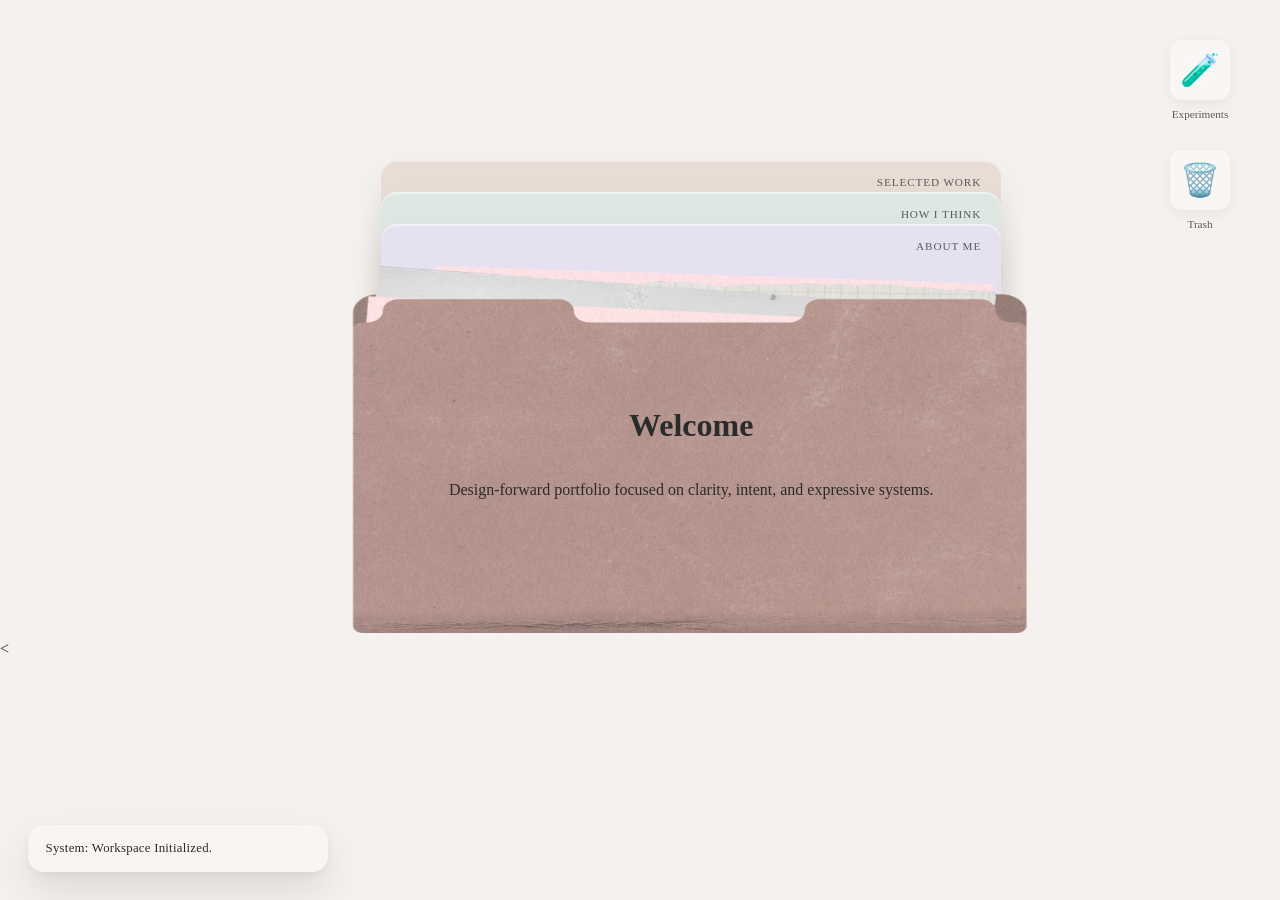
==== commit a8041d7d: "fixed" ====
--- a/Index.html
+++ b/Index.html
@@ -1,265 +1,494 @@
 <!DOCTYPE html>
+
 <html lang="en">
 
+
+
 <head>
+
     <meta charset="UTF-8" />
+
     <meta name="viewport" content="width=device-width, initial-scale=1" />
 
+
+
     <link rel="preconnect" href="https://fonts.googleapis.com">
+
     <link rel="preconnect" href="https://fonts.gstatic.com" crossorigin>
+
     <link
         href="https://fonts.googleapis.com/css2?family=Inter:wght@300;400;600;700&family=Merriweather:wght@300;400;700&display=swap"
         rel="stylesheet">
 
+
+
     <title>Portfolio</title>
+
     <link rel="stylesheet" href="Styles.css" />
+
 </head>
 
+
+
 <body>
 
+
+
     <main class="desk">
 
+
+
         <div class="card-stack">
+
             <a href="#" class="back-card card-one" data-window="work-window">
+
                 <span class="card-cta">Selected work</span>
+
             </a>
 
+
+
             <a href="#" class="back-card card-two" data-window="process-window">
+
                 <span class="card-cta">How I think</span>
+
             </a>
 
+
+
             <a href="#" class="back-card card-three" data-window="about-window">
+
                 <span class="card-cta">About Me</span>
+
             </a>
-        </div>
+
+        </div>
+
+
 
         <div class="folder">
+
             <img src="Images/mainFolder.png" class="folder-image" alt="">
+
             <div class="folder-content">
+
                 <h1>Welcome</h1>
+
                 <p>Design-forward portfolio focused on clarity, intent, and expressive systems.</p>
-            </div>
-        </div>
+
+            </div>
+
+        </div>
+
+
 
         <div class="desktop-icons">
+
             <div class="shortcut" data-window="experiments-window">
+
                 <div class="icon-box">🧪</div>
+
                 <span>Experiments</span>
-            </div>
+
+            </div>
+
             <div class="shortcut" data-window="trash-window">
+
                 <div class="icon-box">🗑️</div>
+
                 <span>Trash</span>
-            </div>
-        </div>
+
+            </div>
+
+        </div>
+
+
 
     </main>
 
 
+
+
+
     <!-- ================= WINDOWS ================= -->
 
+
+
     <!-- ===== WORK / FINDER ===== -->
-    <div class="window preview workspace" id="work-window">
+
+    <<div class="window preview workspace" id="work-window">
+
+
 
         <div class="window-bar">
+
             <span class="window-title">Selected Work</span>
+
             <span class="window-mode">Preview · double click to expand</span>
+
             <button class="close">×</button>
-        </div>
+
+        </div>
+
+
 
         <div class="window-body work-layout">
+
             <div class="workspace-overlay"></div>
 
+
+
             <div class="file-grid">
+
                 <article class="file-item" data-project="lumify">
+
                     <div class="file-thumb"><img src="Images/Lumify BG.png" alt=""></div>
+
                     <span class="file-name">Lumify.fig</span>
+
                 </article>
 
+
+
                 <article class="file-item" data-project="myro">
+
                     <div class="file-thumb"><img src="Images/Myro BG.png" alt=""></div>
+
                     <span class="file-name">Myro.web</span>
+
                 </article>
 
+
+
                 <article class="file-item" data-project="portfolio">
+
                     <div class="file-thumb"></div>
+
                     <span class="file-name">Portfolio.sys</span>
+
                 </article>
-            </div>
+
+            </div>
+
+
 
             <aside class="preview-panel">
+
                 <div class="preview-media"></div>
+
                 <h3 class="preview-title">Select a file</h3>
+
                 <p class="preview-desc">Hover over a project to preview.</p>
+
                 <div class="preview-meta"></div>
+
             </aside>
-        </div>
+
+        </div>
+
+
 
         <div class="resize-handle"></div>
-    </div>
-
-
-    <!-- ===== LUMIFY PROJECT ===== -->
-    <div class="window" id="lumify-window">
-        <div class="window-bar">
-            <span class="window-title">Lumify</span>
-            <span class="window-mode">Full view</span>
-            <button class="close">×</button>
-        </div>
-
-        <div class="window-body">
-            <div class="project-header">
-                <div class="brand-group">
-                    <img src="Images/lumiLogo.png" alt="Lumify logo" class="project-logo">
-                    <h2>Lumify</h2>
+
+        </div>
+
+
+
+
+
+        <!-- ===== LUMIFY PROJECT ===== -->
+
+        <div class="window" id="lumify-window">
+
+
+
+            <div class="window-bar">
+
+                <span class="window-title">Lumify</span>
+
+                <span class="window-mode">Full view</span>
+
+                <button class="close">×</button>
+
+            </div>
+
+
+
+            <div class="window-body">
+                <div class="project-header">
+                    <div class="brand-group">
+                        <img src="Images/lumiLogo.png" alt="Lumify logo" class="project-logo">
+                        <h2>Lumify</h2>
+                    </div>
+                    <p class="case-study-subtitle">A calm space for understanding your skin - made simple and
+                        supportive.</p>
+
+                    <div class="project-tags">
+                        <span class="tag">UX Research</span>
+                        <span class="tag">AI Integration</span>
+                        <span class="tag">Mobile App</span>
+                    </div>
                 </div>
-                <div class="project-tags">
-                    <span class="tag">UX Research</span>
-                    <span class="tag">AI Integration</span>
-                    <span class="tag">Mobile App</span>
-                </div>
-            </div>
-
-            <section class="project-section grid-layout">
-                <div class="text-block">
-                    <h4>The Vision</h4>
-                    <p>Lumify is designed to support individuals who feel overwhelmed by skincare routines.</p>
-                </div>
-                <div class="side-note">
-                    <span class="note-label">Insight 01</span>
-                    <p>70% of users don't know their own skin type accurately.</p>
-                </div>
-            </section>
-
-            <img src="Images/lumi 1.png" alt="Lumify Interface" class="case-study-image">
-
-            <section class="project-section">
-                <h4>The Outcome</h4>
-                <p>By providing clear ingredient insights, users reported a 40% increase in confidence regarding their
-                    product choices.</p>
-            </section>
-        </div>
-        <div class="resize-handle"></div>
-    </div> ```
-
-    **Would you like me to check your CSS file next to make sure the `.window` class has the right "trap" properties to
-    keep the text from escaping?**
-    <!-- ===== MYRO PROJECT ===== -->
-    <div class="window" id="myro-window">
-
-        <div class="window-bar">
-            <span class="window-title">Myro</span>
-            <span class="window-mode">Full view</span>
-            <button class="close">×</button>
-        </div>
-
-        <div class="window-body">
-            <h2>Myro</h2>
-            <p>Case study content here.</p>
-        </div>
-
-        <div class="resize-handle"></div>
-    </div>
-
-
-    <!-- ===== PROCESS ===== -->
-    <div class="window preview" id="process-window">
-
-        <div class="window-bar">
-            <span class="window-title">How I Think</span>
-            <span class="window-mode">Preview · double click to expand</span>
-            <button class="close">×</button>
-        </div>
-
-        <div class="window-body philosophy">
-            <h2 class="reveal">Design Philosophy</h2>
-            <p class="reveal">
-                Digital spaces should feel like extensions of thought — calm, intentional, and human.
-            </p>
-        </div>
-
-        <div class="resize-handle"></div>
-    </div>
-
-
-    <!-- ===== ABOUT ===== -->
-    <div class="window preview" id="about-window">
-        <div class="window-bar">
-            <span class="window-title">About Me</span>
-            <span class="window-mode">Preview · double click to expand</span>
-            <button class="close">×</button>
-        </div>
-
-        <div class="window-body about-layout">
-
-            <section class="about-hero">
-                <div class="profile-photo">
-                    <img src="Images/pfp.jpg" alt="Portrait of me">
-                </div>
-
-                <div class="about-intro">
-                    <h1 class="about-title">Gloria A-Kazad</h1>
-                    <p class="about-tag">
-                        I design quiet, intentional visual experiences that feel lived in.
+
+                <section class="project-section grid-layout">
+                    <div class="text-block">
+                        <h4>The Vision</h4>
+                        <p>Lumify is designed to support individuals who feel overwhelmed by skincare routines.</p>
+                    </div>
+                    <div class="side-note">
+                        <span class="note-label">Insight 01</span>
+                        <p>70% of users don't know their own skin type accurately.</p>
+                    </div>
+                </section>
+                
+                <img src="Images/lumi 1.png" alt="Lumify Interface" class="case-study-image">
+                </section>
+
+                <section class="project-section">
+                    <h4>The Outcome</h4>
+                    <p>By providing clear ingredient insights, users reported a 40% increase in confidence regarding
+                        their product choices.</p>
+                </section>
+            </div>
+
+
+
+
+
+            <div class="resize-handle"></div>
+
+        </div>
+
+
+
+
+
+        <!-- ===== MYRO PROJECT ===== -->
+
+        <div class="window" id="myro-window">
+
+
+
+            <div class="window-bar">
+
+                <span class="window-title">Myro</span>
+
+                <span class="window-mode">Full view</span>
+
+                <button class="close">×</button>
+
+            </div>
+
+
+
+            <div class="window-body">
+
+                <h2>Myro</h2>
+
+                <p>Case study content here.</p>
+
+            </div>
+
+
+
+            <div class="resize-handle"></div>
+
+        </div>
+
+
+
+
+
+        <!-- ===== PROCESS ===== -->
+
+        <div class="window preview" id="process-window">
+
+
+
+            <div class="window-bar">
+
+                <span class="window-title">How I Think</span>
+
+                <span class="window-mode">Preview · double click to expand</span>
+
+                <button class="close">×</button>
+
+            </div>
+
+
+
+            <div class="window-body philosophy">
+
+                <h2 class="reveal">Design Philosophy</h2>
+
+                <p class="reveal">
+
+                    Digital spaces should feel like extensions of thought — calm, intentional, and human.
+
+                </p>
+
+            </div>
+
+
+
+            <div class="resize-handle"></div>
+
+        </div>
+
+
+
+
+
+        <!-- ===== ABOUT ===== -->
+
+        <div class="window preview" id="about-window">
+
+            <div class="window-bar">
+
+                <span class="window-title">About Me</span>
+
+                <span class="window-mode">Preview · double click to expand</span>
+
+                <button class="close">×</button>
+
+            </div>
+
+
+
+            <div class="window-body about-layout">
+
+
+
+                <section class="about-hero">
+
+                    <div class="profile-photo">
+
+                        <img src="Images/pfp.jpg" alt="Portrait of me">
+
+                    </div>
+
+
+
+                    <div class="about-intro">
+
+                        <h1 class="about-title">Gloria A-Kazad</h1>
+
+                        <p class="about-tag">
+
+                            I design quiet, intentional visual experiences that feel lived in.
+
+                        </p>
+
+                    </div>
+
+                </section>
+
+
+
+
+
+                <section class="reveal">
+
+                    <h4>How I think</h4>
+
+                    <p>
+
+                        I’m drawn to quiet details, emotional atmosphere, and spaces that feel human.
+
                     </p>
-                </div>
-            </section>
-
-
-            <section class="reveal">
-                <h4>How I think</h4>
-                <p>
-                    I’m drawn to quiet details, emotional atmosphere, and spaces that feel human.
+
+                </section>
+
+
+
+                <section class="reveal">
+
+                    <h4>What I notice</h4>
+
+                    <p>
+
+                        I pay attention to small interactions, subtle motion, and the way people move through digital
+
+                        environments.
+
+                    </p>
+
+                </section>
+
+
+
+                <section class="reveal">
+
+                    <h4>What I’m building</h4>
+
+                    <p>
+
+                        I’m currently exploring immersive portfolios, interactive storytelling, and calm user
+
+                        experiences.
+
+                    </p>
+
+                </section>
+
+
+
+                <!-- ⭐ SCROLL REVEAL SECTIONS -->
+
+                <h4 class="reveal">Interests</h4>
+
+                <ul class="about-list reveal">
+
+                    <li>Dance</li>
+
+                    <li>Volleyball</li>
+
+                    <li>Drawing</li>
+
+                    <li>Fitness</li>
+
+                </ul>
+
+
+
+                <h4 class="reveal">Education</h4>
+
+                <p class="reveal">
+
+                    Currently studying design with a focus on UX, visual systems, and interaction — learning through
+
+                    both formal education and self-directed projects.
+
                 </p>
-            </section>
-
-            <section class="reveal">
-                <h4>What I notice</h4>
-                <p>
-                    I pay attention to small interactions, subtle motion, and the way people move through digital
-                    environments.
+
+
+
+                <h4 class="reveal">Tools</h4>
+
+                <p class="reveal">
+
+                    Figma · Illustrator · Photoshop · Premiere Pro · GitHub · AI tools · Design systems
+
                 </p>
-            </section>
-
-            <section class="reveal">
-                <h4>What I’m building</h4>
-                <p>
-                    I’m currently exploring immersive portfolios, interactive storytelling, and calm user
-                    experiences.
-                </p>
-            </section>
-
-
-
-            <!-- ⭐ SCROLL REVEAL SECTIONS -->
-            <h4 class="reveal">Interests</h4>
-            <ul class="about-list reveal">
-                <li>Dance</li>
-                <li>Volleyball</li>
-                <li>Drawing</li>
-                <li>Fitness</li>
-            </ul>
-
-            <h4 class="reveal">Education</h4>
-            <p class="reveal">
-                Currently studying design with a focus on UX, visual systems, and interaction — learning through
-                both formal education and self-directed projects.
-            </p>
-
-            <h4 class="reveal">Tools</h4>
-            <p class="reveal">
-                Figma · Illustrator · Photoshop · Premiere Pro · GitHub · AI tools · Design systems
-            </p>
-
-        </div>
-
-        <div class="resize-handle"></div>
-    </div>
-
-
-    <!-- ⭐ DOCK MUST LIVE OUTSIDE WINDOWS -->
-    <div class="window-dock" id="window-dock"></div>
-
-    <script src="Script.js"></script>
+
+
+
+            </div>
+
+
+
+            <div class="resize-handle"></div>
+
+        </div>
+
+
+        <!-- ⭐ DOCK MUST LIVE OUTSIDE WINDOWS -->
+
+        <div class="window-dock" id="window-dock"></div>
+
+        <script src="Script.js"></script>
+
+
 
 </body>
 
--- a/Styles.css
+++ b/Styles.css
@@ -8,6 +8,7 @@
   font-family: serif;
   color: #2b2b2b;
 }
+
 
 /* ===== DESK ===== */
 .desk {
@@ -17,14 +18,17 @@
   padding-top: 10rem;
 }
 
+
+
 /* ===== CARD STACK ===== */
 .card-stack {
   position: relative;
   height: 260px;
   z-index: 2;
   transition: transform .35s cubic-bezier(.2, .8, .2, 1);
-
-}
+}
+
+
 
 .card-cta {
   position: absolute;
@@ -48,7 +52,6 @@
   height: 220px;
   border-radius: 16px;
   cursor: pointer;
-
   text-decoration: none;
   color: inherit;
 
@@ -60,107 +63,1367 @@
     /* top highlight */
     0 -1px 0 rgba(0, 0, 0, .05) inset;
   /* bottom edge */
-
   transition:
     transform .35s cubic-bezier(.2, .8, .2, 1),
     box-shadow .35s ease,
     filter .35s ease;
-
   overflow: hidden;
 }
 
 
 .card-one {
+
   background: #e8dcd5;
+
   top: 0;
-}
+
+}
+
+
 
 .card-two {
+
   background: #dfe7e3;
+
   top: 32px;
-}
+
+}
+
+
 
 .card-three {
+
   background: #e6e1f0;
+
   top: 64px;
-}
+
+}
+
+
 
 .back-card::after {
+
   content: "";
+
   position: absolute;
+
   top: -50%;
+
   left: -120%;
+
   width: 60%;
+
   height: 200%;
 
+
+
   background: linear-gradient(120deg,
+
       transparent,
+
       rgba(255, 255, 255, .35),
+
       transparent);
 
+
+
   transform: skewX(-20deg);
+
   transition: left 2.2s cubic-bezier(.2, .8, .2, 1);
-}
+
+}
+
+
 
 .back-card:hover {
+
   transform: translateX(-50%) translateY(-12px) scale(1.01);
+
   box-shadow:
+
     0 26px 50px rgba(0, 0, 0, .12),
+
     0 2px 0 rgba(255, 255, 255, .45) inset,
+
     0 -1px 0 rgba(0, 0, 0, .05) inset;
-}
+
+}
+
+
 
 .back-card:hover::after {
+
   left: 140%;
+
   transition-delay: .12s;
-}
+
+}
+
+
+
+
 
 
 
 /* ===== FOLDER (now above cards) ===== */
+
 .folder {
+
   position: relative;
+
   width: 900px;
+
   margin: -160px auto 0;
+
   z-index: 5;
 
+
+
   transform: translateY(0);
+
   transition:
+
     transform .45s cubic-bezier(.2, .8, .2, 1),
+
     filter .45s ease;
-}
+
+}
+
+
 
 /* one window open */
+
 .folder--active {
+
   transform: translateY(10px);
+
   filter: brightness(.96);
-}
+
+}
+
+
 
 /* two windows open */
+
 .folder--busy {
+
   transform: translateY(18px);
+
   filter: brightness(.92);
-}
+
+}
+
+
+
+
 
 
 
 .folder-image {
+
   width: 100%;
+
   height: 380px;
+
   border-radius: 20px;
+
   display: block;
-}
+
+}
+
+
 
 .folder-content {
+
   position: absolute;
+
   inset: 0;
+
   display: flex;
+
   flex-direction: column;
+
   align-items: center;
+
   justify-content: center;
+
   text-align: center;
+
   pointer-events: none;
-}
+
+}
+
+
+
+
+
+
+
+.resize-handle {
+
+  position: absolute;
+
+  right: 0;
+
+  bottom: 0;
+
+  width: 20px;
+
+  height: 20px;
+
+  cursor: nwse-resize;
+
+  background: linear-gradient(135deg, transparent 50%, rgba(0, 0, 0, 0.1) 50%);
+
+  border-radius: 0 0 18px 0;
+
+}
+
+
+
+
+
+/* ===== WINDOWS ===== */
+
+.window {
+
+  position: fixed;
+
+  top: 8vh;
+
+  left: 50%;
+
+  transform: translateX(-50%);
+
+  width: min(900px, 90vw);
+
+  height: min(70vh, 700px);
+
+  background: #f8f5f2;
+
+  border-radius: 18px;
+
+  box-shadow: 0 30px 70px rgba(0, 0, 0, .2);
+
+  display: none;
+
+  z-index: 50;
+
+}
+
+
+
+
+
+.window.preview {
+
+  width: min(580px, 40vw);
+  /* This ensures they never take up more than 40% of the screen */
+
+  height: min(420px, 52vh);
+
+}
+
+
+
+.window-bar {
+
+  display: flex;
+
+  align-items: center;
+
+  padding: .75rem 1rem;
+
+  font-size: .75rem;
+
+  letter-spacing: .08em;
+
+  text-transform: uppercase;
+
+  opacity: .7;
+
+  border-bottom: 1px solid rgba(0, 0, 0, .08);
+
+}
+
+
+
+.window-mode {
+
+  margin-left: auto;
+
+  margin-right: .75rem;
+
+  font-size: .65rem;
+
+}
+
+
+
+.window-body {
+
+  padding: 2rem;
+
+  height: calc(100% - 48px);
+
+  overflow-y: auto;
+
+  max-width: 640px;
+
+  margin: 0 auto;
+
+}
+
+
+
+
+
+.dock-item {
+
+  padding: .45rem .8rem;
+
+
+
+  font-size: .68rem;
+
+  letter-spacing: .08em;
+
+  text-transform: uppercase;
+
+
+
+  border-radius: 999px;
+
+
+
+  background: rgba(248, 245, 242, .75);
+
+  backdrop-filter: blur(6px);
+
+
+
+  box-shadow:
+
+    0 6px 14px rgba(0, 0, 0, .08),
+
+    inset 0 1px rgba(255, 255, 255, .7);
+
+
+
+  color: #5a5754;
+
+
+
+  cursor: pointer;
+
+
+
+  transition:
+
+    transform .28s cubic-bezier(.2, .8, .2, 1),
+
+    box-shadow .28s ease,
+
+    background .28s ease;
+
+}
+
+
+
+
+
+/* ===== ABOUT LAYOUT ===== */
+
+
+
+.about-layout h4 {
+
+  margin-top: 1.6rem;
+
+  font-size: .75rem;
+
+  letter-spacing: .08em;
+
+  text-transform: uppercase;
+
+  opacity: .6;
+
+}
+
+
+
+.about-hero {
+
+  display: grid;
+
+  grid-template-columns: repeat(auto-fit, minmax(250px, 1fr));
+
+  gap: 2rem;
+
+  align-items: center;
+
+  margin-bottom: 4rem;
+
+}
+
+
+
+.about-title {
+
+  font-size: 3rem;
+
+  line-height: 1.05;
+
+  letter-spacing: -0.02em;
+
+  margin: 0 0 .6rem;
+
+}
+
+
+
+.about-tag {
+
+  font-size: 1.1rem;
+
+  line-height: 1.6;
+
+  max-width: 28ch;
+
+  opacity: .8;
+
+}
+
+
+
+
+
+
+
+
+
+
+
+.profile-photo {
+
+  width: 100%;
+
+  max-width: 300px;
+
+  border-radius: 18px;
+
+  overflow: hidden;
+
+  box-shadow:
+
+    0 20px 40px rgba(0, 0, 0, .08),
+
+    inset 0 1px rgba(255, 255, 255, .6);
+
+}
+
+
+
+.profile-photo img {
+
+  width: 100%;
+
+  display: block;
+
+  object-fit: cover;
+
+}
+
+
+
+.about-title {
+
+  font-size: 3rem;
+
+  line-height: 1.05;
+
+  letter-spacing: -0.02em;
+
+  margin: 0 0 .6rem;
+
+}
+
+
+
+.about-tag {
+
+  font-size: 1.1rem;
+
+  line-height: 1.6;
+
+  max-width: 28ch;
+
+  opacity: .8;
+
+}
+
+
+
+
+
+
+
+
+
+.about-intro {
+
+  flex: 1;
+
+  font-size: 1rem;
+
+  line-height: 1.65;
+
+  padding-top: .4rem;
+
+}
+
+
+
+
+
+
+
+
+
+/* ===== CLOSE ICON ===== */
+
+.window-bar .close {
+
+  background: none;
+
+  border: none;
+
+  font-size: .9rem;
+
+  cursor: pointer;
+
+  opacity: .35;
+
+  transition: opacity .25s ease, transform .25s ease;
+
+}
+
+
+
+.window:hover .close {
+
+  opacity: .55;
+
+}
+
+
+
+.window-bar .close:hover {
+
+  opacity: .9;
+
+  transform: scale(1.5);
+
+}
+
+
+
+/* ===== DOCK ===== */
+
+.window-dock {
+
+  position: fixed;
+
+  bottom: 32px;
+
+  right: 32px;
+
+
+
+  display: flex;
+
+  gap: 10px;
+
+
+
+  z-index: 500;
+
+  pointer-events: auto;
+
+
+
+}
+
+
+
+
+
+/* SCROLL REVEAL */
+
+.reveal {
+
+  opacity: 0;
+
+  transform: translateY(14px);
+
+  transition:
+
+    opacity .6s cubic-bezier(.2, .8, .2, 1),
+
+    transform .6s cubic-bezier(.2, .8, .2, 1);
+
+}
+
+
+
+.reveal.show {
+
+  opacity: 1;
+
+  transform: translateY(0);
+
+}
+
+
+
+
+
+
+
+/* ==============================
+
+FINDER FILE SYSTEM
+
+============================== */
+
+
+
+.work-layout {
+
+  display: grid;
+
+  grid-template-columns: 1fr 260px;
+
+  gap: 2rem;
+
+  height: 100%;
+
+}
+
+
+
+/* file grid */
+
+.file-grid {
+
+  display: grid;
+
+  grid-template-columns: repeat(auto-fill, minmax(110px, 1fr));
+
+  gap: 1.2rem;
+
+  align-content: start;
+
+}
+
+
+
+/* file item */
+
+.file-item {
+
+  cursor: pointer;
+
+  text-align: center;
+
+  padding: .6rem;
+
+  border-radius: 12px;
+
+  transition:
+
+    transform .22s ease,
+
+    background .22s ease,
+
+    box-shadow .22s ease;
+
+}
+
+
+
+.file-item:hover {
+
+  background: rgba(0, 0, 0, .04);
+
+  transform: translateY(-4px);
+
+}
+
+
+
+/* thumbnail */
+
+.file-thumb {
+
+  height: 80px;
+
+  border-radius: 10px;
+
+  overflow: hidden;
+
+  background: #eee;
+
+  margin-bottom: .45rem;
+
+}
+
+
+
+.file-thumb img {
+
+  width: 100%;
+
+  height: 100%;
+
+  object-fit: cover;
+
+}
+
+
+
+/* filename */
+
+.file-name {
+
+  font-size: .65rem;
+
+  letter-spacing: .05em;
+
+  opacity: .7;
+
+}
+
+
+
+
+
+/* ==============================
+
+PREVIEW PANEL
+
+============================== */
+
+
+
+.preview-panel {
+
+  border-left: 1px solid rgba(0, 0, 0, .08);
+
+  padding-left: 1.2rem;
+
+  display: flex;
+
+  flex-direction: column;
+
+  gap: .6rem;
+
+}
+
+
+
+.preview-media {
+
+  height: 120px;
+
+  border-radius: 12px;
+
+  overflow: hidden;
+
+  background: #ddd;
+
+}
+
+
+
+.preview-media img {
+
+  width: 100%;
+
+  height: 100%;
+
+  object-fit: cover;
+
+  opacity: 0;
+
+  transition: opacity .25s ease;
+
+}
+
+
+
+.preview-media img.loaded {
+
+  opacity: 1;
+
+}
+
+
+
+.preview-title {
+
+  font-size: .9rem;
+
+  margin: 0;
+
+}
+
+
+
+.preview-desc {
+
+  font-size: .75rem;
+
+  line-height: 1.4;
+
+  opacity: .75;
+
+}
+
+
+
+.preview-meta {
+
+  font-size: .65rem;
+
+  opacity: .6;
+
+}
+
+
+
+.file-item:active {
+
+  transform: scale(.96);
+
+}
+
+
+
+.file-item {
+
+  backdrop-filter: blur(4px);
+
+}
+
+
+
+
+
+.preview-media img {
+
+  opacity: 0;
+
+  transition: opacity .25s ease;
+
+}
+
+
+
+.preview-media img.loaded {
+
+  opacity: 1;
+
+}
+
+
+
+
+
+
+
+/* ==============================
+
+WORK WINDOW
+
+============================== */
+
+
+
+
+
+.window.workspace.dimmed {
+
+  filter: blur(8px) brightness(.98) saturate(.95);
+
+  transform: scale(.97);
+
+  transition:
+
+    filter .6s cubic-bezier(.2, .8, .2, 1),
+
+    transform .6s cubic-bezier(.2, .8, .2, 1);
+
+}
+
+
+
+.desktop-icons {
+
+  position: absolute;
+
+  top: 40px;
+
+  right: 40px;
+
+  display: flex;
+
+  flex-direction: column;
+
+  gap: 30px;
+
+}
+
+
+
+.shortcut {
+
+  display: flex;
+
+  flex-direction: column;
+
+  align-items: center;
+
+  cursor: pointer;
+
+  width: 80px;
+
+}
+
+
+
+.icon-box {
+
+  width: 60px;
+
+  height: 60px;
+
+  background: rgba(255, 255, 255, 0.4);
+
+  backdrop-filter: blur(10px);
+
+  border-radius: 12px;
+
+  display: flex;
+
+  align-items: center;
+
+  justify-content: center;
+
+  font-size: 2rem;
+
+  box-shadow: 0 4px 15px rgba(0, 0, 0, 0.05);
+
+  transition: transform 0.2s;
+
+}
+
+
+
+.shortcut:hover .icon-box {
+
+  transform: scale(1.1);
+
+  background: rgba(255, 255, 255, 0.6);
+
+}
+
+
+
+.shortcut span {
+
+  font-size: 0.7rem;
+
+  margin-top: 8px;
+
+  color: #5a5754;
+
+  text-shadow: 0 1px 2px rgba(255, 255, 255, 0.8);
+
+}
+
+
+
+/* Grab hand for moving windows */
+
+.window-bar {
+
+  cursor: grab;
+
+}
+
+
+
+.window-bar:active {
+
+  cursor: grabbing;
+
+}
+
+
+
+/* Magnifying glass for images */
+
+.file-thumb img,
+
+.profile-photo img {
+
+  cursor: zoom-in;
+
+}
+
+
+
+/* Hovering over clickable desktop items */
+
+.back-card,
+
+.shortcut,
+
+.close {
+
+  cursor: pointer;
+
+}
+
+
+
+/* ==============================
+
+WORK WINDOW DIMMING
+
+============================== */
+
+
+
+/* Apply this to your workspace windows (the ones that hold the files) */
+
+.window.workspace {
+
+  transition:
+
+    filter 0.6s cubic-bezier(0.2, 0.8, 0.2, 1),
+
+    transform 0.6s cubic-bezier(0.2, 0.8, 0.2, 1),
+
+    opacity 0.6s ease;
+
+}
+
+
+
+/* This is the state triggered by your JavaScript */
+
+.window.workspace.dimmed {
+
+  filter: blur(8px) brightness(0.9) saturate(0.8);
+
+  transform: scale(0.96);
+
+  /* Subtle push-back effect */
+
+  pointer-events: none;
+
+  /* Prevents clicking files while a project is open */
+
+  opacity: 0.7;
+
+  /* Optional: makes the background feel recessed */
+
+}
+
+
+
+
+
+/* The invisible clickable area over dimmed windows */
+
+.workspace-overlay {
+
+  position: absolute;
+
+  inset: 0;
+
+  /* covers the whole window */
+
+  z-index: 10;
+
+  /* sits above the files, but below the project window */
+
+  cursor: zoom-out;
+
+  display: none;
+
+}
+
+
+
+/* Show it only when the workspace is dimmed */
+
+.workspace.dimmed .workspace-overlay {
+
+  display: block;
+
+}
+
+
+
+
+
+/* ===== STACKED SYSTEM TOASTS ===== */
+
+.ui-toast {
+
+  position: fixed;
+
+  bottom: 28px;
+
+  left: 28px;
+
+  width: 300px;
+
+  padding: 0.9rem 1.1rem;
+
+  background: rgba(248, 245, 242, 0.96);
+
+  backdrop-filter: blur(8px);
+
+  border-radius: 16px;
+
+  font-size: 0.8rem;
+
+  line-height: 1.45;
+
+  letter-spacing: 0.02em;
+
+  box-shadow:
+
+    0 18px 40px rgba(0, 0, 0, 0.10),
+
+    0 4px 10px rgba(0, 0, 0, 0.06);
+
+  opacity: 0;
+
+  transform: translateX(-20px);
+
+  transition:
+
+    transform .32s cubic-bezier(.2, .8, .2, 1),
+
+    opacity .28s ease,
+
+    bottom .32s cubic-bezier(.2, .8, .2, 1);
+
+  z-index: 999;
+
+}
+
+
+
+.ui-toast.show {
+
+  opacity: 1;
+
+  transform: translateX(0);
+
+}
+
+
+
+
+
+
+
+/* ==============================
+
+ANIMATIONS & SCROLLBARS
+
+============================== */
+
+
+
+
+
+/* ===== INVISIBLE SCROLL ===== */
+
+
+
+.window-body {
+
+  overflow-y: auto;
+
+
+
+  /* Firefox */
+
+  scrollbar-width: none;
+
+
+
+  /* IE/Edge legacy */
+
+  -ms-overflow-style: none;
+
+}
+
+
+
+/* Chrome / Safari / Edge */
+
+.window-body::-webkit-scrollbar {
+
+  width: 0;
+
+  height: 0;
+
+}
+
+
+
+/* ===== MISSING INTERACTION CLASSES ===== */
+
+
+
+/* subtle depth shift for card stack when windows open */
+
+.card-stack.depth-shift {
+
+  transform: translateY(-12px) scale(0.992);
+
+}
+
+
+
+/* quick focus pulse for windows */
+
+.focus-pulse {
+
+  animation: focusPulse .26s cubic-bezier(.2, .8, .2, 1) both;
+
+}
+
+
+
+@keyframes focusPulse {
+
+  0% {
+
+    transform: scale(1) translateY(0);
+
+  }
+
+
+
+  50% {
+
+    transform: scale(1.02) translateY(-6px);
+
+  }
+
+
+
+  100% {
+
+    transform: scale(1) translateY(0);
+
+  }
+
+}
+
+
+
+/* folder wiggle used briefly on load */
+
+.wiggle {
+
+  animation: wiggle .6s ease both;
+
+}
+
+
+
+@keyframes wiggle {
+
+  0% {
+
+    transform: rotate(0deg);
+
+  }
+
+
+
+  25% {
+
+    transform: rotate(-2deg);
+
+  }
+
+
+
+  75% {
+
+    transform: rotate(1.2deg);
+
+  }
+
+
+
+  100% {
+
+    transform: rotate(0deg);
+
+  }
+
+}
+
+
+
+/* gentle breathe animation for folder when windows change */
+
+.folder-breathe {
+
+  animation: breathe 1s ease-in-out both;
+
+}
+
+
+
+@keyframes breathe {
+
+  0% {
+
+    transform: translateY(0);
+
+  }
+
+
+
+  50% {
+
+    transform: translateY(-8px);
+
+  }
+
+
+
+  100% {
+
+    transform: translateY(0);
+
+  }
+
+}
+
 
 /* ==============================
       PROJECT CASE STUDY STYLES
@@ -191,54 +1454,13 @@
   line-height: 1.5;
 }
 
-/* Section styling */
-.project-section {
-  margin-top: 4rem;
-}
-
-.project-section h4 {
-  font-size: 0.75rem;
-  text-transform: uppercase;
-  letter-spacing: 0.1em;
-  color: #a39e99;
-  margin-bottom: 1rem;
-}
-
-.project-section p {
-  font-size: 1.05rem;
-  line-height: 1.7;
-  margin-bottom: 2rem;
-}
-
-/* Image styling for case studies */
-.case-study-image {
-  width: 100%;
-  border-radius: 12px;
-  margin: 2rem 0;
-  box-shadow:
-    0 10px 30px rgba(0, 0, 0, 0.05),
-    0 1px 4px rgba(0, 0, 0, 0.02);
-  transition: transform 0.4s ease;
-}
-
-.case-study-image:hover {
-  transform: scale(1.02);
-}
-
-/* Interactive tag system for tools/skills */
-.project-tags {
-  display: flex;
-  gap: 8px;
-  flex-wrap: wrap;
-  margin-top: 1rem;
-}
-
 .project-header {
   background: radial-gradient(circle at top left, rgba(255, 230, 210, 0.3), transparent 70%);
   padding: 4rem 3rem;
   border-radius: 12px;
   margin-bottom: 2rem;
 }
+
 
 .project-section h4 {
   font-family: 'Merriweather', serif;
@@ -254,6 +1476,83 @@
   /* Keep it lowercase/italic for a softer look */
 }
 
+/* Section styling */
+.project-section {
+  margin-top: 4rem;
+}
+
+.project-section h4 {
+  font-size: 0.75rem;
+  text-transform: uppercase;
+  letter-spacing: 0.1em;
+  color: #a39e99;
+  margin-bottom: 1rem;
+}
+
+.project-section p {
+  font-size: 1.05rem;
+  line-height: 1.7;
+  margin-bottom: 2rem;
+}
+
+/* Image styling for case studies */
+.case-study-image {
+  width: 100%;
+  border-radius: 12px;
+  margin: 2rem 0;
+  box-shadow:
+    0 10px 30px rgba(0, 0, 0, 0.05),
+    0 1px 4px rgba(0, 0, 0, 0.02);
+  transition: transform 0.4s ease;
+}
+
+.case-study-image:hover {
+  transform: scale(1.02);
+}
+
+/* Interactive tag system for tools/skills */
+.project-tags {
+  display: flex;
+  gap: 8px;
+  flex-wrap: wrap;
+  margin-top: 1rem;
+}
+
+.tag {
+  font-size: 0.7rem;
+  padding: 4px 12px;
+  background: rgba(0, 0, 0, 0.03);
+  border-radius: 99px;
+  color: #7a7570;
+  border: 1px solid rgba(0, 0, 0, 0.05);
+}
+
+/* Layout for Logo + Title */
+.brand-group {
+  display: flex;
+  align-items: center;
+  /* Vertical center */
+  gap: 12px;
+  /* Space between logo and text */
+  margin-bottom: 0.5rem;
+}
+
+.project-logo {
+  width: 52px;
+  /* Small, subtle size */
+  height: 52px;
+  object-fit: contain;
+  border-radius: 6px;
+  /* Optional: gives it a "squircle" app-icon look */
+}
+
+/* Ensure the title doesn't have extra bottom margin now */
+.brand-group h2 {
+  margin: 0 !important;
+  font-size: 2.2rem;
+  /* Adjusted slightly for the logo pairing */
+}
+
 .grid-layout {
   display: grid;
   grid-template-columns: 2fr 1fr;
@@ -283,748 +1582,74 @@
     0 1px 2px var(--lumify-peach);
   /* uses the peach for a subtle glow */
 
-  .side-note {
-    /* Colors & Glass Effect */
-    background: rgba(255, 255, 255, 0.7);
-    /* Translucent white */
-    backdrop-filter: blur(12px);
-    /* Frosted glass effect */
-    -webkit-backdrop-filter: blur(12px);
-
-    /* Layout & Spacing */
-    padding: 1.5rem;
-    border-radius: 16px;
-    font-size: 0.88rem;
-    line-height: 1.5;
-
-    /* Branding: The "Clay" accent from your logo */
-    border-left: 4px solid #f4e8e0;
-    border-top: 1px solid rgba(255, 255, 255, 0.6);
-    border-right: 1px solid rgba(0, 0, 0, 0.02);
-    border-bottom: 1px solid rgba(0, 0, 0, 0.02);
-
-    /* Shadow: A soft peach "Bloom" */
-    box-shadow:
-      0 20px 40px rgba(244, 232, 224, 0.25),
-      0 1px 2px rgba(0, 0, 0, 0.05);
-
-    transition: transform 0.3s ease, box-shadow 0.3s ease;
-  }
-
-  /* Subtle interaction when the user hovers over the insight */
-  .side-note:hover {
-    transform: translateY(-4px) rotate(1deg);
-    /* Slight "paper" tilt */
-    box-shadow: 0 25px 50px rgba(244, 232, 224, 0.4);
-  }
-
-  /* Typography for the Insight Label */
-  .note-label {
-    font-family: 'Merriweather', serif;
-    font-style: italic;
-    font-size: 0.8rem;
-    color: #c4b5a8;
-    letter-spacing: 0.05em;
-    margin-bottom: 0.5rem;
-    display: block;
-  }
-
-  /* Also style the Insight Label to match the dynamic text style we made */
-  .note-label {
-    font-family: 'Merriweather', serif;
-    font-style: italic;
-    color: #c4b5a8;
-    letter-spacing: 0.05em;
-    margin-bottom: 0.25rem;
-    display: block;
-  }
-
-  /* ==============================
+  border: 1px solid rgba(244, 232, 224, 0.5);
+  background: rgba(255, 255, 255, 0.8);
+  backdrop-filter: blur(10px);
+  /* Makes it feel like part of the glass UI */
+  box-shadow: 0 15px 35px rgba(244, 232, 224, 0.2);
+  /* Peach-tinted shadow */
+}
+}
+
+/* Also style the Insight Label to match the dynamic text style we made */
+.note-label {
+  font-family: 'Merriweather', serif;
+  font-style: italic;
+  color: #c4b5a8;
+  letter-spacing: 0.05em;
+  margin-bottom: 0.25rem;
+  display: block;
+}
+
+
+/* ==============================
      ANIMATED LUMIFY HERO (BEAM)
 ============================== */
 
-  @keyframes gradientBeam {
-    0% {
-      background-position: 0% 50%;
-    }
-
-    50% {
-      background-position: 100% 50%;
-    }
-
-    100% {
-      background-position: 0% 50%;
-    }
+@keyframes gradientBeam {
+  0% {
+    background-position: 0% 50%;
   }
 
-  .project-header {
-    /* 1. Higher Saturation & More Stops */
-    background: linear-gradient(-45deg,
-        rgba(255, 218, 185, 0.5) 0%,
-        /* Richer Peach */
-        rgba(245, 241, 238, 0.2) 25%,
-        /* Neutral break */
-        rgba(230, 225, 240, 0.5) 50%,
-        /* Soft Lavender */
-        rgba(245, 241, 238, 0.2) 75%,
-        /* Neutral break */
-        rgba(255, 218, 185, 0.5) 100%
-        /* Back to Peach */
-      );
-
-    /* 2. Smaller background-size makes the movement more obvious */
-    background-size: 300% 300%;
-
-    /* 3. Faster Timing (8 seconds instead of 15) */
-    animation: gradientBeam 8s cubic-bezier(0.45, 0.05, 0.55, 0.95) infinite;
-
-    /* 4. Glassmorphism Polish */
-    padding: 4rem 3rem;
-    border-radius: 20px;
-    margin-bottom: 2rem;
-    box-shadow:
-      inset 0 0 40px rgba(255, 255, 255, 0.5),
-      /* Inner glow */
-      0 10px 30px rgba(0, 0, 0, 0.03);
-    border: 1px solid rgba(255, 255, 255, 0.6);
-    position: relative;
-    overflow: hidden;
+  50% {
+    background-position: 100% 50%;
   }
 
-  .tag {
-    font-size: 0.7rem;
-    padding: 4px 12px;
-    background: rgba(0, 0, 0, 0.03);
-    border-radius: 99px;
-    color: #7a7570;
-    border: 1px solid rgba(0, 0, 0, 0.05);
+  100% {
+    background-position: 0% 50%;
   }
-
-  /* Layout for Logo + Title */
-  .brand-group {
-    display: flex;
-    align-items: center;
-    /* Vertical center */
-    gap: 12px;
-    /* Space between logo and text */
-    margin-bottom: 0.5rem;
-  }
-
-  .project-logo {
-    width: 52px;
-    /* Small, subtle size */
-    height: 52px;
-    object-fit: contain;
-    border-radius: 6px;
-    /* Optional: gives it a "squircle" app-icon look */
-  }
-
-  /* Ensure the title doesn't have extra bottom margin now */
-  .brand-group h2 {
-    margin: 0 !important;
-    font-size: 2.2rem;
-    /* Adjusted slightly for the logo pairing */
-  }
-
-  .resize-handle {
-    position: absolute;
-    right: 0;
-    bottom: 0;
-    width: 20px;
-    height: 20px;
-    cursor: nwse-resize;
-    background: linear-gradient(135deg, transparent 50%, rgba(0, 0, 0, 0.1) 50%);
-    border-radius: 0 0 18px 0;
-  }
-
-
-  /* ===== WINDOWS ===== */
-  /* This forces the window to be a floating box, not a text block */
-  .window {
-    position: fixed;
-    top: 50%;
-    left: 50%;
-    transform: translate(-50%, -50%);
-    /* Centers it initially */
-    display: none;
-    /* JS will handle showing it */
-
-    background: #f8f5f2;
-    border-radius: 18px;
-    box-shadow: 0 30px 70px rgba(0, 0, 0, 0.2);
-
-    width: min(900px, 90vw);
-    height: min(700px, 80vh);
-    /* Keeps it from stretching forever */
-    z-index: 100;
-    overflow: hidden;
-    /* Clips the content to the corners */
-  }
-
-
-  .window.preview {
-    width: min(580px, 40vw);
-    /* This ensures they never take up more than 40% of the screen */
-    height: min(420px, 52vh);
-  }
-
-  .window-bar {
-    display: flex;
-    align-items: center;
-    padding: .75rem 1rem;
-    font-size: .75rem;
-    letter-spacing: .08em;
-    text-transform: uppercase;
-    opacity: .7;
-    border-bottom: 1px solid rgba(0, 0, 0, .08);
-  }
-
-  .window-mode {
-    margin-left: auto;
-    margin-right: .75rem;
-    font-size: .65rem;
-  }
-
-  .window-body {
-    padding: 2rem;
-    height: calc(100% - 48px);
-    overflow-y: auto;
-    max-width: 640px;
-    margin: 0 auto;
-  }
-
-
-  .dock-item {
-    padding: .45rem .8rem;
-
-    font-size: .68rem;
-    letter-spacing: .08em;
-    text-transform: uppercase;
-
-    border-radius: 999px;
-
-    background: rgba(248, 245, 242, .75);
-    backdrop-filter: blur(6px);
-
-    box-shadow:
-      0 6px 14px rgba(0, 0, 0, .08),
-      inset 0 1px rgba(255, 255, 255, .7);
-
-    color: #5a5754;
-
-    cursor: pointer;
-
-    transition:
-      transform .28s cubic-bezier(.2, .8, .2, 1),
-      box-shadow .28s ease,
-      background .28s ease;
-  }
-
-
-  /* ===== ABOUT LAYOUT ===== */
-
-  .about-layout h4 {
-    margin-top: 1.6rem;
-    font-size: .75rem;
-    letter-spacing: .08em;
-    text-transform: uppercase;
-    opacity: .6;
-  }
-
-  .about-hero {
-    display: grid;
-    grid-template-columns: repeat(auto-fit, minmax(250px, 1fr));
-    gap: 2rem;
-    align-items: center;
-    margin-bottom: 4rem;
-  }
-
-  .about-title {
-    font-size: 3rem;
-    line-height: 1.05;
-    letter-spacing: -0.02em;
-    margin: 0 0 .6rem;
-  }
-
-  .about-tag {
-    font-size: 1.1rem;
-    line-height: 1.6;
-    max-width: 28ch;
-    opacity: .8;
-  }
-
-
-
-
-
-  .profile-photo {
-    width: 100%;
-    max-width: 300px;
-    border-radius: 18px;
-    overflow: hidden;
-    box-shadow:
-      0 20px 40px rgba(0, 0, 0, .08),
-      inset 0 1px rgba(255, 255, 255, .6);
-  }
-
-  .profile-photo img {
-    width: 100%;
-    display: block;
-    object-fit: cover;
-  }
-
-  .about-title {
-    font-size: 3rem;
-    line-height: 1.05;
-    letter-spacing: -0.02em;
-    margin: 0 0 .6rem;
-  }
-
-  .about-tag {
-    font-size: 1.1rem;
-    line-height: 1.6;
-    max-width: 28ch;
-    opacity: .8;
-  }
-
-
-
-
-  .about-intro {
-    flex: 1;
-    font-size: 1rem;
-    line-height: 1.65;
-    padding-top: .4rem;
-  }
-
-
-
-
-  /* ===== CLOSE ICON ===== */
-  .window-bar .close {
-    background: none;
-    border: none;
-    font-size: .9rem;
-    cursor: pointer;
-    opacity: .35;
-    transition: opacity .25s ease, transform .25s ease;
-  }
-
-  .window:hover .close {
-    opacity: .55;
-  }
-
-  .window-bar .close:hover {
-    opacity: .9;
-    transform: scale(1.5);
-  }
-
-  /* ===== DOCK ===== */
-  .window-dock {
-    position: fixed;
-    bottom: 32px;
-    right: 32px;
-
-    display: flex;
-    gap: 10px;
-
-    z-index: 500;
-    pointer-events: auto;
-
-  }
-
-
-  /* SCROLL REVEAL */
-  .reveal {
-    opacity: 0;
-    transform: translateY(14px);
-    transition:
-      opacity .6s cubic-bezier(.2, .8, .2, 1),
-      transform .6s cubic-bezier(.2, .8, .2, 1);
-  }
-
-  .reveal.show {
-    opacity: 1;
-    transform: translateY(0);
-  }
-
-
-
-  /* ==============================
-   FINDER FILE SYSTEM
-============================== */
-
-  .work-layout {
-    display: grid;
-    grid-template-columns: 1fr 260px;
-    gap: 2rem;
-    height: 100%;
-  }
-
-  /* file grid */
-  .file-grid {
-    display: grid;
-    grid-template-columns: repeat(auto-fill, minmax(110px, 1fr));
-    gap: 1.2rem;
-    align-content: start;
-  }
-
-  /* file item */
-  .file-item {
-    cursor: pointer;
-    text-align: center;
-    padding: .6rem;
-    border-radius: 12px;
-    transition:
-      transform .22s ease,
-      background .22s ease,
-      box-shadow .22s ease;
-  }
-
-  .file-item:hover {
-    background: rgba(0, 0, 0, .04);
-    transform: translateY(-4px);
-  }
-
-  /* thumbnail */
-  .file-thumb {
-    height: 80px;
-    border-radius: 10px;
-    overflow: hidden;
-    background: #eee;
-    margin-bottom: .45rem;
-  }
-
-  .file-thumb img {
-    width: 100%;
-    height: 100%;
-    object-fit: cover;
-  }
-
-  /* filename */
-  .file-name {
-    font-size: .65rem;
-    letter-spacing: .05em;
-    opacity: .7;
-  }
-
-
-  /* ==============================
-   PREVIEW PANEL
-============================== */
-
-  .preview-panel {
-    border-left: 1px solid rgba(0, 0, 0, .08);
-    padding-left: 1.2rem;
-    display: flex;
-    flex-direction: column;
-    gap: .6rem;
-  }
-
-  .preview-media {
-    height: 120px;
-    border-radius: 12px;
-    overflow: hidden;
-    background: #ddd;
-  }
-
-  .preview-media img {
-    width: 100%;
-    height: 100%;
-    object-fit: cover;
-    opacity: 0;
-    transition: opacity .25s ease;
-  }
-
-  .preview-media img.loaded {
-    opacity: 1;
-  }
-
-  .preview-title {
-    font-size: .9rem;
-    margin: 0;
-  }
-
-  .preview-desc {
-    font-size: .75rem;
-    line-height: 1.4;
-    opacity: .75;
-  }
-
-  .preview-meta {
-    font-size: .65rem;
-    opacity: .6;
-  }
-
-  .file-item:active {
-    transform: scale(.96);
-  }
-
-  .file-item {
-    backdrop-filter: blur(4px);
-  }
-
-
-  .preview-media img {
-    opacity: 0;
-    transition: opacity .25s ease;
-  }
-
-  .preview-media img.loaded {
-    opacity: 1;
-  }
-
-
-
-  /* ==============================
-            WORK WINDOW
-  ============================== */
-
-
-  .window.workspace.dimmed {
-    filter: blur(8px) brightness(.98) saturate(.95);
-    transform: scale(.97);
-    transition:
-      filter .6s cubic-bezier(.2, .8, .2, 1),
-      transform .6s cubic-bezier(.2, .8, .2, 1);
-  }
-
-  .desktop-icons {
-    position: absolute;
-    top: 40px;
-    right: 40px;
-    display: flex;
-    flex-direction: column;
-    gap: 30px;
-  }
-
-  .shortcut {
-    display: flex;
-    flex-direction: column;
-    align-items: center;
-    cursor: pointer;
-    width: 80px;
-  }
-
-  .icon-box {
-    width: 60px;
-    height: 60px;
-    background: rgba(255, 255, 255, 0.4);
-    backdrop-filter: blur(10px);
-    border-radius: 12px;
-    display: flex;
-    align-items: center;
-    justify-content: center;
-    font-size: 2rem;
-    box-shadow: 0 4px 15px rgba(0, 0, 0, 0.05);
-    transition: transform 0.2s;
-  }
-
-  .shortcut:hover .icon-box {
-    transform: scale(1.1);
-    background: rgba(255, 255, 255, 0.6);
-  }
-
-  .shortcut span {
-    font-size: 0.7rem;
-    margin-top: 8px;
-    color: #5a5754;
-    text-shadow: 0 1px 2px rgba(255, 255, 255, 0.8);
-  }
-
-  /* Grab hand for moving windows */
-  .window-bar {
-    cursor: grab;
-  }
-
-  .window-bar:active {
-    cursor: grabbing;
-  }
-
-  /* Magnifying glass for images */
-  .file-thumb img,
-  .profile-photo img {
-    cursor: zoom-in;
-  }
-
-  /* Hovering over clickable desktop items */
-  .back-card,
-  .shortcut,
-  .close {
-    cursor: pointer;
-  }
-
-
-
-  /* ==============================
-      WORK WINDOW DIMMING
-============================== */
-
-  /* Apply this to your workspace windows (the ones that hold the files) */
-  .window.workspace {
-    transition:
-      filter 0.6s cubic-bezier(0.2, 0.8, 0.2, 1),
-      transform 0.6s cubic-bezier(0.2, 0.8, 0.2, 1),
-      opacity 0.6s ease;
-  }
-
-  /* This is the state triggered by your JavaScript */
-  .window.workspace.dimmed {
-    filter: blur(8px) brightness(0.9) saturate(0.8);
-    transform: scale(0.96);
-    /* Subtle push-back effect */
-    pointer-events: none;
-    /* Prevents clicking files while a project is open */
-    opacity: 0.7;
-    /* Optional: makes the background feel recessed */
-  }
-
-
-  /* The invisible clickable area over dimmed windows */
-  .workspace-overlay {
-    position: absolute;
-    inset: 0;
-    /* covers the whole window */
-    z-index: 10;
-    /* sits above the files, but below the project window */
-    cursor: zoom-out;
-    display: none;
-  }
-
-  /* Show it only when the workspace is dimmed */
-  .workspace.dimmed .workspace-overlay {
-    display: block;
-  }
-
-
-  /* ===== STACKED SYSTEM TOASTS ===== */
-  .ui-toast {
-    position: fixed;
-    bottom: 28px;
-    left: 28px;
-    width: 300px;
-    padding: 0.9rem 1.1rem;
-    background: rgba(248, 245, 242, 0.96);
-    backdrop-filter: blur(8px);
-    border-radius: 16px;
-    font-size: 0.8rem;
-    line-height: 1.45;
-    letter-spacing: 0.02em;
-    box-shadow:
-      0 18px 40px rgba(0, 0, 0, 0.10),
-      0 4px 10px rgba(0, 0, 0, 0.06);
-    opacity: 0;
-    transform: translateX(-20px);
-    transition:
-      transform .32s cubic-bezier(.2, .8, .2, 1),
-      opacity .28s ease,
-      bottom .32s cubic-bezier(.2, .8, .2, 1);
-    z-index: 999;
-  }
-
-  .ui-toast.show {
-    opacity: 1;
-    transform: translateX(0);
-  }
-
-
-
-  /* ==============================
-     ANIMATIONS & SCROLLBARS
-  ============================== */
-
-
-  /* ===== INVISIBLE SCROLL ===== */
-
-  .window-body {
-    padding: 2rem;
-    height: calc(100% - 48px);
-    /* Subtracts the window-bar height */
-    overflow-y: auto;
-    /* Allows scrolling inside! */
-
-    /* Optional: Custom scrollbar to keep it pretty */
-    scrollbar-width: thin;
-    scrollbar-color: #dcdada transparent;
-  }
-
-  /* Firefox */
-  scrollbar-width: none;
-
-  /* IE/Edge legacy */
-  -ms-overflow-style: none;
-}
-
-/* Chrome / Safari / Edge */
-.window-body::-webkit-scrollbar {
-  width: 0;
-  height: 0;
-}
-
-/* ===== MISSING INTERACTION CLASSES ===== */
-
-/* subtle depth shift for card stack when windows open */
-.card-stack.depth-shift {
-  transform: translateY(-12px) scale(0.992);
-}
-
-/* quick focus pulse for windows */
-.focus-pulse {
-  animation: focusPulse .26s cubic-bezier(.2, .8, .2, 1) both;
-}
-
-@keyframes focusPulse {
-  0% {
-    transform: scale(1) translateY(0);
-  }
-
-  50% {
-    transform: scale(1.02) translateY(-6px);
-  }
-
-  100% {
-    transform: scale(1) translateY(0);
-  }
-}
-
-/* folder wiggle used briefly on load */
-.wiggle {
-  animation: wiggle .6s ease both;
-}
-
-@keyframes wiggle {
-  0% {
-    transform: rotate(0deg);
-  }
-
-  25% {
-    transform: rotate(-2deg);
-  }
-
-  75% {
-    transform: rotate(1.2deg);
-  }
-
-  100% {
-    transform: rotate(0deg);
-  }
-}
-
-/* gentle breathe animation for folder when windows change */
-.folder-breathe {
-  animation: breathe 1s ease-in-out both;
-}
-
-@keyframes breathe {
-  0% {
-    transform: translateY(0);
-  }
-
-  50% {
-    transform: translateY(-8px);
-  }
-
-  100% {
-    transform: translateY(0);
-  }
+}
+
+.project-header {
+  /* 1. Higher Saturation & More Stops */
+  background: linear-gradient(-45deg,
+      rgba(255, 218, 185, 0.5) 0%,
+      /* Richer Peach */
+      rgba(245, 241, 238, 0.2) 25%,
+      /* Neutral break */
+      rgba(230, 225, 240, 0.5) 50%,
+      /* Soft Lavender */
+      rgba(245, 241, 238, 0.2) 75%,
+      /* Neutral break */
+      rgba(255, 218, 185, 0.5) 100%
+      /* Back to Peach */
+    );
+
+  /* 2. Smaller background-size makes the movement more obvious */
+  background-size: 300% 300%;
+
+  /* 3. Faster Timing (8 seconds instead of 15) */
+  animation: gradientBeam 8s cubic-bezier(0.45, 0.05, 0.55, 0.95) infinite;
+
+  /* 4. Glassmorphism Polish */
+  padding: 4rem 3rem;
+  border-radius: 20px;
+  margin-bottom: 2rem;
+  box-shadow:
+    inset 0 0 40px rgba(255, 255, 255, 0.5),
+    /* Inner glow */
+    0 10px 30px rgba(0, 0, 0, 0.03);
+  border: 1px solid rgba(255, 255, 255, 0.6);
+  position: relative;
+  overflow: hidden;
 }
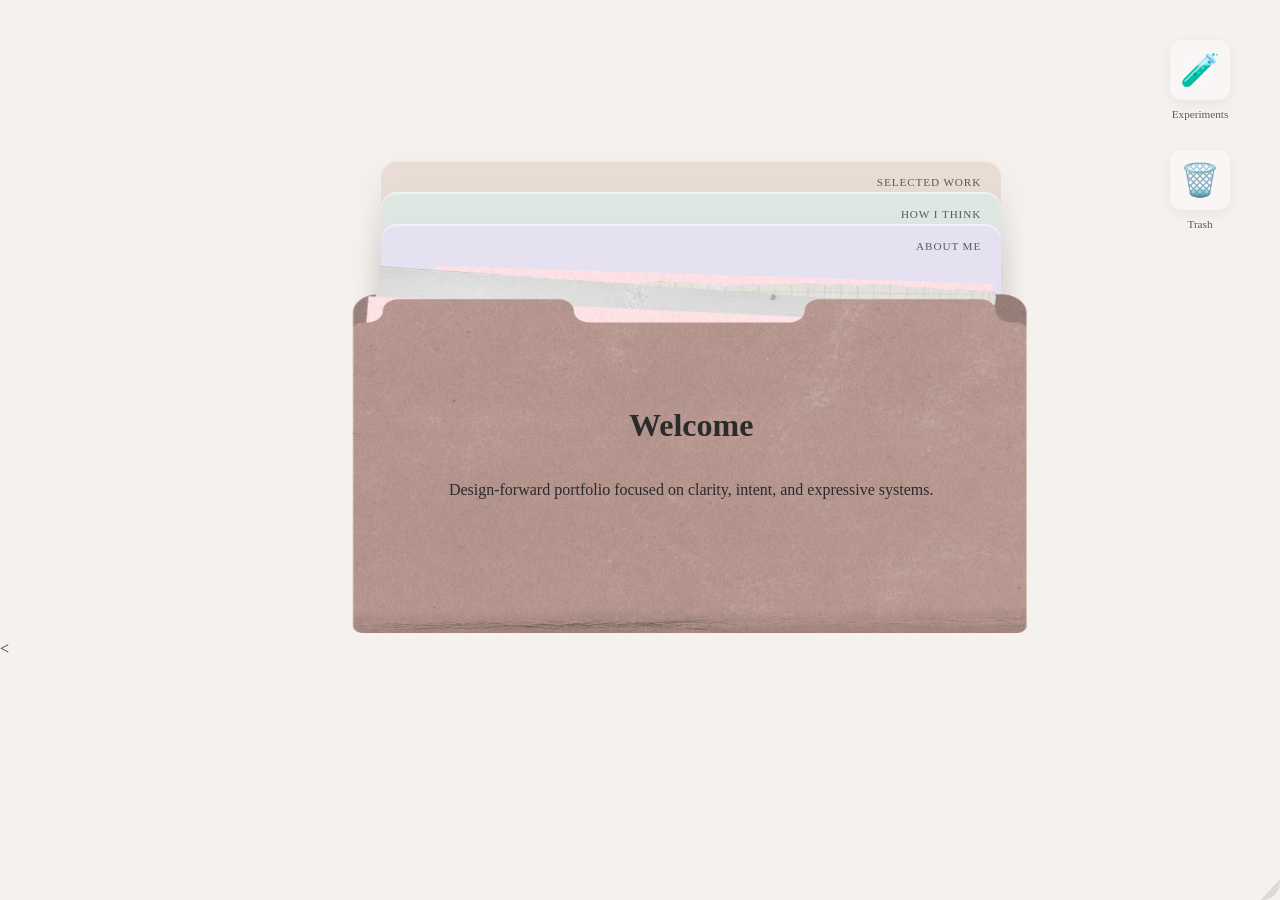
==== commit 2305867d: "UI and content edits" ====
--- a/Index.html
+++ b/Index.html
@@ -200,19 +200,11 @@
 
         <div class="window" id="lumify-window">
 
-
-
             <div class="window-bar">
-
                 <span class="window-title">Lumify</span>
-
                 <span class="window-mode">Full view</span>
-
                 <button class="close">×</button>
-
-            </div>
-
-
+            </div>
 
             <div class="window-body">
                 <div class="project-header">
@@ -240,22 +232,50 @@
                         <p>70% of users don't know their own skin type accurately.</p>
                     </div>
                 </section>
-                
+
                 <img src="Images/lumi 1.png" alt="Lumify Interface" class="case-study-image">
-                </section>
 
                 <section class="project-section">
                     <h4>The Outcome</h4>
                     <p>By providing clear ingredient insights, users reported a 40% increase in confidence regarding
                         their product choices.</p>
                 </section>
-            </div>
-
-
-
-
+
+                <section class="persona-section">
+                    <p>Our UX enhancements are tailored to three key personas: the DTC Customer, the Affiliate Partner,
+                        and the Third-Party Retailer. Each faces unique friction points that our design aims to resolve.
+                    </p>
+
+                    <div class="persona-icons">
+                        <div class="persona-icon-container" data-persona="dtc">
+                            <img src="Images/Personas/Sadie.png" alt="DTC Customer Icon">
+                            <span class="hover-text">Click to view details on Sadie</span>
+                        </div>
+
+                        <div class="persona-icon-container" data-persona="affiliate">
+                            <img src="Images/Personas/Emily.png" alt="Affiliate Partner Icon">
+                            <span class="hover-text">Click to view details on Emily</span>
+                        </div>
+
+                        <div class="persona-icon-container" data-persona="retailer">
+                            <img src="Images/Personas/Derreck.png" alt="Retailer Icon">
+                            <span class="hover-text">Click to view details on Derreck</span>
+                        </div>
+                    </div>
+                </section>
+            </div>
+            <div class="floating-window" id="persona-window">
+                <div class="window-content">
+                    <span class="close-btn">&times;</span>
+                    <div id="persona-details"></div>
+                </div>
+            </div>
 
             <div class="resize-handle"></div>
+        </div>
+
+
+        <div class="resize-handle"></div>
 
         </div>
 
--- a/Styles.css
+++ b/Styles.css
@@ -698,111 +698,537 @@
 
 
 
+/* This forces the two-column side-by-side layout */
 .work-layout {
-
+  display: flex;
+  /* Uses Flexbox to put items side-by-side */
+  gap: 20px;
+  height: 100%;
+  align-items: stretch;
+}
+
+
+
+/* file grid */
+/* The Left Side (The Files) */
+.file-grid {
+  flex: 1;
+  /* Takes up the remaining space */
   display: grid;
-
-  grid-template-columns: 1fr 260px;
-
-  gap: 2rem;
+  grid-template-columns: repeat(auto-fill, minmax(100px, 1fr));
+  gap: 1.5rem;
+  align-content: start;
+}
+
+
+
+/* file item */
+
+.file-item {
+
+  cursor: pointer;
+
+  text-align: center;
+
+  padding: .6rem;
+
+  border-radius: 12px;
+
+  transition:
+
+    transform .22s ease,
+
+    background .22s ease,
+
+    box-shadow .22s ease;
+
+}
+
+
+
+.file-item:hover {
+
+  background: rgba(0, 0, 0, .04);
+
+  transform: translateY(-4px);
+
+}
+
+
+
+/* thumbnail */
+
+.file-thumb {
+
+  height: 80px;
+
+  border-radius: 10px;
+
+  overflow: hidden;
+
+  background: #eee;
+
+  margin-bottom: .45rem;
+
+}
+
+
+
+.file-thumb img {
+
+  width: 100%;
 
   height: 100%;
 
-}
-
-
-
-/* file grid */
-
-.file-grid {
-
-  display: grid;
-
-  grid-template-columns: repeat(auto-fill, minmax(110px, 1fr));
-
-  gap: 1.2rem;
-
-  align-content: start;
-
-}
-
-
-
-/* file item */
+  object-fit: cover;
+
+}
+
+
+
+/* filename */
+
+.file-name {
+
+  font-size: .65rem;
+
+  letter-spacing: .05em;
+
+  opacity: .7;
+
+}
+
+
+
+
+
+/* ==============================
+
+PREVIEW PANEL
+
+============================== */
+
+
+/* The Right Side (The Preview Sidebar) */
+.preview-panel {
+  width: 260px;
+  /* Fixed width like a real Mac sidebar */
+  border-left: 1px solid rgba(0, 0, 0, 0.08);
+  padding-left: 20px;
+  display: flex;
+  flex-direction: column;
+  gap: 12px;
+}
+
+
+
+.preview-media {
+
+  height: 120px;
+
+  border-radius: 12px;
+
+  overflow: hidden;
+
+  background: #ddd;
+
+}
+
+
+
+.preview-media img {
+
+  width: 100%;
+
+  height: 100%;
+
+  object-fit: cover;
+
+  opacity: 0;
+
+  transition: opacity .25s ease;
+
+}
+
+
+
+.preview-media img.loaded {
+
+  opacity: 1;
+
+}
+
+
+
+.preview-title {
+
+  font-size: .9rem;
+
+  margin: 0;
+
+}
+
+
+
+.preview-desc {
+
+  font-size: .75rem;
+
+  line-height: 1.4;
+
+  opacity: .75;
+
+}
+
+
+
+.preview-meta {
+
+  font-size: .65rem;
+
+  opacity: .6;
+
+}
+
+
+
+.file-item:active {
+
+  transform: scale(.96);
+
+}
+
+
 
 .file-item {
 
+  backdrop-filter: blur(4px);
+
+}
+
+
+
+
+
+.preview-media img {
+
+  opacity: 0;
+
+  transition: opacity .25s ease;
+
+}
+
+
+
+.preview-media img.loaded {
+
+  opacity: 1;
+
+}
+
+
+
+
+
+
+
+/* ==============================
+
+WORK WINDOW
+
+============================== */
+
+
+
+
+
+.window.workspace.dimmed {
+
+  filter: blur(8px) brightness(.98) saturate(.95);
+
+  transform: scale(.97);
+
+  transition:
+
+    filter .6s cubic-bezier(.2, .8, .2, 1),
+
+    transform .6s cubic-bezier(.2, .8, .2, 1);
+
+}
+
+
+
+.desktop-icons {
+
+  position: absolute;
+
+  top: 40px;
+
+  right: 40px;
+
+  display: flex;
+
+  flex-direction: column;
+
+  gap: 30px;
+
+}
+
+
+
+.shortcut {
+
+  display: flex;
+
+  flex-direction: column;
+
+  align-items: center;
+
   cursor: pointer;
 
-  text-align: center;
-
-  padding: .6rem;
+  width: 80px;
+
+}
+
+
+
+.icon-box {
+
+  width: 60px;
+
+  height: 60px;
+
+  background: rgba(255, 255, 255, 0.4);
+
+  backdrop-filter: blur(10px);
 
   border-radius: 12px;
 
+  display: flex;
+
+  align-items: center;
+
+  justify-content: center;
+
+  font-size: 2rem;
+
+  box-shadow: 0 4px 15px rgba(0, 0, 0, 0.05);
+
+  transition: transform 0.2s;
+
+}
+
+
+
+.shortcut:hover .icon-box {
+
+  transform: scale(1.1);
+
+  background: rgba(255, 255, 255, 0.6);
+
+}
+
+
+
+.shortcut span {
+
+  font-size: 0.7rem;
+
+  margin-top: 8px;
+
+  color: #5a5754;
+
+  text-shadow: 0 1px 2px rgba(255, 255, 255, 0.8);
+
+}
+
+
+
+/* Grab hand for moving windows */
+
+.window-bar {
+
+  cursor: grab;
+
+}
+
+
+
+.window-bar:active {
+
+  cursor: grabbing;
+
+}
+
+
+
+/* Magnifying glass for images */
+
+.file-thumb img,
+
+.profile-photo img {
+
+  cursor: zoom-in;
+
+}
+
+
+
+/* Hovering over clickable desktop items */
+
+.back-card,
+
+.shortcut,
+
+.close {
+
+  cursor: pointer;
+
+}
+
+
+
+/* ==============================
+
+WORK WINDOW DIMMING
+
+============================== */
+
+
+
+/* Apply this to your workspace windows (the ones that hold the files) */
+
+.window.workspace {
+
   transition:
 
-    transform .22s ease,
-
-    background .22s ease,
-
-    box-shadow .22s ease;
-
-}
-
-
-
-.file-item:hover {
-
-  background: rgba(0, 0, 0, .04);
-
-  transform: translateY(-4px);
-
-}
-
-
-
-/* thumbnail */
-
-.file-thumb {
-
-  height: 80px;
-
-  border-radius: 10px;
-
-  overflow: hidden;
-
-  background: #eee;
-
-  margin-bottom: .45rem;
-
-}
-
-
-
-.file-thumb img {
-
-  width: 100%;
-
-  height: 100%;
-
-  object-fit: cover;
-
-}
-
-
-
-/* filename */
-
-.file-name {
-
-  font-size: .65rem;
-
-  letter-spacing: .05em;
-
-  opacity: .7;
-
-}
+    filter 0.6s cubic-bezier(0.2, 0.8, 0.2, 1),
+
+    transform 0.6s cubic-bezier(0.2, 0.8, 0.2, 1),
+
+    opacity 0.6s ease;
+
+}
+
+
+
+/* This is the state triggered by your JavaScript */
+
+.window.workspace.dimmed {
+
+  filter: blur(8px) brightness(0.9) saturate(0.8);
+
+  transform: scale(0.96);
+
+  /* Subtle push-back effect */
+
+  pointer-events: none;
+
+  /* Prevents clicking files while a project is open */
+
+  opacity: 0.7;
+
+  /* Optional: makes the background feel recessed */
+
+}
+
+
+
+
+
+/* The invisible clickable area over dimmed windows */
+
+.workspace-overlay {
+
+  position: absolute;
+
+  inset: 0;
+
+  /* covers the whole window */
+
+  z-index: 10;
+
+  /* sits above the files, but below the project window */
+
+  cursor: zoom-out;
+
+  display: none;
+
+}
+
+
+
+/* Show it only when the workspace is dimmed */
+
+.workspace.dimmed .workspace-overlay {
+
+  display: block;
+
+}
+
+
+
+
+
+/* ===== STACKED SYSTEM TOASTS ===== */
+
+.ui-toast {
+
+  position: fixed;
+
+  bottom: 28px;
+
+  left: 28px;
+
+  width: 300px;
+
+  padding: 0.9rem 1.1rem;
+
+  background: rgba(248, 245, 242, 0.96);
+
+  backdrop-filter: blur(8px);
+
+  border-radius: 16px;
+
+  font-size: 0.8rem;
+
+  line-height: 1.45;
+
+  letter-spacing: 0.02em;
+
+  box-shadow:
+
+    0 18px 40px rgba(0, 0, 0, 0.10),
+
+    0 4px 10px rgba(0, 0, 0, 0.06);
+
+  opacity: 0;
+
+  transform: translateX(-20px);
+
+  transition:
+
+    transform .32s cubic-bezier(.2, .8, .2, 1),
+
+    opacity .28s ease,
+
+    bottom .32s cubic-bezier(.2, .8, .2, 1);
+
+  z-index: 999;
+
+}
+
+
+
+.ui-toast.show {
+
+  opacity: 1;
+
+  transform: translateX(0);
+
+}
+
+
 
 
 
@@ -810,470 +1236,24 @@
 
 /* ==============================
 
-PREVIEW PANEL
+ANIMATIONS & SCROLLBARS
 
 ============================== */
 
 
 
-.preview-panel {
-
-  border-left: 1px solid rgba(0, 0, 0, .08);
-
-  padding-left: 1.2rem;
-
-  display: flex;
-
-  flex-direction: column;
-
-  gap: .6rem;
-
-}
-
-
-
-.preview-media {
-
-  height: 120px;
-
-  border-radius: 12px;
-
-  overflow: hidden;
-
-  background: #ddd;
-
-}
-
-
-
-.preview-media img {
-
-  width: 100%;
-
-  height: 100%;
-
-  object-fit: cover;
-
-  opacity: 0;
-
-  transition: opacity .25s ease;
-
-}
-
-
-
-.preview-media img.loaded {
-
-  opacity: 1;
-
-}
-
-
-
-.preview-title {
-
-  font-size: .9rem;
-
-  margin: 0;
-
-}
-
-
-
-.preview-desc {
-
-  font-size: .75rem;
-
-  line-height: 1.4;
-
-  opacity: .75;
-
-}
-
-
-
-.preview-meta {
-
-  font-size: .65rem;
-
-  opacity: .6;
-
-}
-
-
-
-.file-item:active {
-
-  transform: scale(.96);
-
-}
-
-
-
-.file-item {
-
-  backdrop-filter: blur(4px);
-
-}
-
-
-
-
-
-.preview-media img {
-
-  opacity: 0;
-
-  transition: opacity .25s ease;
-
-}
-
-
-
-.preview-media img.loaded {
-
-  opacity: 1;
-
-}
-
-
-
-
-
-
-
-/* ==============================
-
-WORK WINDOW
-
-============================== */
-
-
-
-
-
-.window.workspace.dimmed {
-
-  filter: blur(8px) brightness(.98) saturate(.95);
-
-  transform: scale(.97);
-
-  transition:
-
-    filter .6s cubic-bezier(.2, .8, .2, 1),
-
-    transform .6s cubic-bezier(.2, .8, .2, 1);
-
-}
-
-
-
-.desktop-icons {
-
-  position: absolute;
-
-  top: 40px;
-
-  right: 40px;
-
-  display: flex;
-
-  flex-direction: column;
-
-  gap: 30px;
-
-}
-
-
-
-.shortcut {
-
-  display: flex;
-
-  flex-direction: column;
-
-  align-items: center;
-
-  cursor: pointer;
-
-  width: 80px;
-
-}
-
-
-
-.icon-box {
-
-  width: 60px;
-
-  height: 60px;
-
-  background: rgba(255, 255, 255, 0.4);
-
-  backdrop-filter: blur(10px);
-
-  border-radius: 12px;
-
-  display: flex;
-
-  align-items: center;
-
-  justify-content: center;
-
-  font-size: 2rem;
-
-  box-shadow: 0 4px 15px rgba(0, 0, 0, 0.05);
-
-  transition: transform 0.2s;
-
-}
-
-
-
-.shortcut:hover .icon-box {
-
-  transform: scale(1.1);
-
-  background: rgba(255, 255, 255, 0.6);
-
-}
-
-
-
-.shortcut span {
-
-  font-size: 0.7rem;
-
-  margin-top: 8px;
-
-  color: #5a5754;
-
-  text-shadow: 0 1px 2px rgba(255, 255, 255, 0.8);
-
-}
-
-
-
-/* Grab hand for moving windows */
-
-.window-bar {
-
-  cursor: grab;
-
-}
-
-
-
-.window-bar:active {
-
-  cursor: grabbing;
-
-}
-
-
-
-/* Magnifying glass for images */
-
-.file-thumb img,
-
-.profile-photo img {
-
-  cursor: zoom-in;
-
-}
-
-
-
-/* Hovering over clickable desktop items */
-
-.back-card,
-
-.shortcut,
-
-.close {
-
-  cursor: pointer;
-
-}
-
-
-
-/* ==============================
-
-WORK WINDOW DIMMING
-
-============================== */
-
-
-
-/* Apply this to your workspace windows (the ones that hold the files) */
-
-.window.workspace {
-
-  transition:
-
-    filter 0.6s cubic-bezier(0.2, 0.8, 0.2, 1),
-
-    transform 0.6s cubic-bezier(0.2, 0.8, 0.2, 1),
-
-    opacity 0.6s ease;
-
-}
-
-
-
-/* This is the state triggered by your JavaScript */
-
-.window.workspace.dimmed {
-
-  filter: blur(8px) brightness(0.9) saturate(0.8);
-
-  transform: scale(0.96);
-
-  /* Subtle push-back effect */
-
-  pointer-events: none;
-
-  /* Prevents clicking files while a project is open */
-
-  opacity: 0.7;
-
-  /* Optional: makes the background feel recessed */
-
-}
-
-
-
-
-
-/* The invisible clickable area over dimmed windows */
-
-.workspace-overlay {
-
-  position: absolute;
-
-  inset: 0;
-
-  /* covers the whole window */
-
-  z-index: 10;
-
-  /* sits above the files, but below the project window */
-
-  cursor: zoom-out;
-
-  display: none;
-
-}
-
-
-
-/* Show it only when the workspace is dimmed */
-
-.workspace.dimmed .workspace-overlay {
-
-  display: block;
-
-}
-
-
-
-
-
-/* ===== STACKED SYSTEM TOASTS ===== */
-
-.ui-toast {
-
-  position: fixed;
-
-  bottom: 28px;
-
-  left: 28px;
-
-  width: 300px;
-
-  padding: 0.9rem 1.1rem;
-
-  background: rgba(248, 245, 242, 0.96);
-
-  backdrop-filter: blur(8px);
-
-  border-radius: 16px;
-
-  font-size: 0.8rem;
-
-  line-height: 1.45;
-
-  letter-spacing: 0.02em;
-
-  box-shadow:
-
-    0 18px 40px rgba(0, 0, 0, 0.10),
-
-    0 4px 10px rgba(0, 0, 0, 0.06);
-
-  opacity: 0;
-
-  transform: translateX(-20px);
-
-  transition:
-
-    transform .32s cubic-bezier(.2, .8, .2, 1),
-
-    opacity .28s ease,
-
-    bottom .32s cubic-bezier(.2, .8, .2, 1);
-
-  z-index: 999;
-
-}
-
-
-
-.ui-toast.show {
-
-  opacity: 1;
-
-  transform: translateX(0);
-
-}
-
-
-
-
-
-
-
-/* ==============================
-
-ANIMATIONS & SCROLLBARS
-
-============================== */
-
-
-
 
 
 /* ===== INVISIBLE SCROLL ===== */
 
 
 
+/* Crucial: Keeps everything contained inside the window */
 .window-body {
-
-  overflow-y: auto;
-
-
-
-  /* Firefox */
-
-  scrollbar-width: none;
-
-
-
-  /* IE/Edge legacy */
-
-  -ms-overflow-style: none;
-
+  padding: 1.5rem;
+  height: calc(100% - 48px);
+
+  /* Prevents the whole window from scrolling */
 }
 
 
@@ -1589,7 +1569,7 @@
   box-shadow: 0 15px 35px rgba(244, 232, 224, 0.2);
   /* Peach-tinted shadow */
 }
-}
+
 
 /* Also style the Insight Label to match the dynamic text style we made */
 .note-label {
@@ -1652,4 +1632,364 @@
   border: 1px solid rgba(255, 255, 255, 0.6);
   position: relative;
   overflow: hidden;
-}+}
+
+
+
+
+/* ==============================
+     PERSONA ICONS WITH HOVER TEXT
+============================== */
+/* Set a brand variable for the shadow color */
+:root {
+  --lumi-bloom: rgba(244, 232, 224, 0.6);
+  /* Soft clay/peach bloom */
+}
+
+.persona-section {
+  text-align: center;
+  margin: 60px auto;
+  /* Increased top/bottom margin for better rhythm */
+  max-width: 900px;
+  /* Widened slightly to accommodate bigger photos */
+  padding: 0 2rem;
+}
+
+.persona-section>p {
+  font-size: 1.05rem;
+  line-height: 1.7;
+  margin-bottom: 3.5rem;
+  /* Pushes the photos down */
+  max-width: 60ch;
+  margin-left: auto;
+  margin-right: auto;
+}
+
+.persona-icons {
+  display: flex;
+  justify-content: center;
+  /* Center the whole cluster */
+  gap: 3.5rem;
+  /* Fixed, generous gap between the photos */
+}
+
+.persona-icon-container {
+  position: relative;
+  cursor: pointer;
+  text-align: center;
+}
+
+/* --- THE BIG PROFILE PHOTO FIX --- */
+.persona-icon-container img {
+  /* Step 1: Significantly bigger scale */
+  width: 190px;
+
+  /* Step 2: Force a perfect squircle aspect ratio */
+  aspect-ratio: 1 / 1;
+  height: auto;
+  /* Required when using aspect-ratio */
+
+  /* Step 3: Crucial crop. Zooms in and centers the tall screenshot */
+  object-fit: cover;
+
+  /* Step 4: Perfect circle crop */
+  border-radius: 50%;
+
+  /* Step 5: Design Polish - Bloom Shadow */
+  border: 4px solid #fff;
+  /* White ring like a framed photo */
+  box-shadow:
+    0 25px 50px rgba(0, 0, 0, 0.1),
+    /* Grounding shadow */
+    0 10px 25px var(--lumi-bloom);
+  /* Brand bloom */
+
+  transition:
+    transform 0.4s cubic-bezier(0.175, 0.885, 0.32, 1.275),
+    box-shadow 0.4s ease;
+}
+
+/* Step 6: Polished interaction - Lift & Intense Bloom */
+.persona-icon-container:hover img {
+  transform: translateY(-12px) scale(1.03);
+  /* Lifts higher and grows slightly */
+  box-shadow:
+    0 35px 60px rgba(0, 0, 0, 0.15),
+    0 15px 35px var(--lumi-bloom);
+  /* Shadow deepens with hover */
+}
+
+/* Polished Hover Text */
+.hover-text {
+  position: absolute;
+  top: 110%;
+  /* Place below photo */
+  left: 50%;
+  transform: translateX(-50%);
+  background: rgba(248, 245, 242, 0.96);
+  /* Matches your white background */
+  backdrop-filter: blur(8px);
+  /* Optional glass effect */
+  color: #5a5754;
+  padding: 8px 16px;
+  border-radius: 99px;
+  /* Pill shape */
+  font-size: 0.75rem;
+  letter-spacing: 0.05em;
+  text-transform: uppercase;
+  white-space: nowrap;
+  opacity: 0;
+  transition: opacity 0.3s ease, transform 0.3s ease;
+  pointer-events: none;
+  border: 1px solid rgba(0, 0, 0, 0.05);
+  box-shadow: 0 6px 14px rgba(0, 0, 0, 0.06);
+}
+
+.persona-icon-container:hover .hover-text {
+  opacity: 1;
+  transform: translateX(-50%) translateY(5px);
+  /* Gentle slide-down */
+}
+
+
+
+
+
+
+
+
+
+
+
+/* ==============================
+     PERSONA FLOATING WINDOW
+============================== */
+
+.floating-window {
+  display: none;
+  position: fixed;
+  top: 50%;
+  left: 50%;
+  transform: translate(-50%, -50%);
+
+  /* Size Proportions */
+  width: min(600px, 90vw);
+  max-height: 85vh;
+
+  /* Glassmorphism Vibe */
+  background: rgba(255, 255, 255, 0.75);
+  backdrop-filter: blur(25px) saturate(180%);
+  -webkit-backdrop-filter: blur(25px) saturate(180%);
+
+  /* Border & Radius */
+  border-radius: 24px;
+  border: 1px solid rgba(255, 255, 255, 0.4);
+
+  /* The "Luminous" Bloom Shadow */
+  box-shadow:
+    0 40px 100px rgba(0, 0, 0, 0.15),
+    0 10px 30px rgba(244, 232, 224, 0.4);
+  /* Peach bloom */
+
+  z-index: 2000;
+  overflow: hidden;
+
+  /* Initial State for Animation */
+  opacity: 0;
+  pointer-events: none;
+}
+
+/* The "Pop-Up" Animation Trigger */
+.floating-window.active {
+  display: block;
+  pointer-events: auto;
+  animation: personaPop 0.5s cubic-bezier(0.175, 0.885, 0.32, 1.275) forwards;
+}
+
+@keyframes personaPop {
+  0% {
+    opacity: 0;
+    transform: translate(-50%, -40%) scale(0.92);
+  }
+
+  100% {
+    opacity: 1;
+    transform: translate(-50%, -50%) scale(1);
+  }
+}
+
+/* Matching the "X" and Window Bar */
+.floating-window .window-bar {
+  background: rgba(0, 0, 0, 0.03);
+  padding: 1rem 1.5rem;
+  display: flex;
+  align-items: center;
+  border-bottom: 1px solid rgba(0, 0, 0, 0.05);
+}
+
+.floating-window .window-title {
+  font-family: 'Inter', sans-serif;
+  font-size: 0.7rem;
+  text-transform: uppercase;
+  letter-spacing: 0.1em;
+  opacity: 0.5;
+}
+
+.floating-window .close-btn {
+  margin-left: auto;
+  background: none;
+  border: none;
+  font-size: 1.2rem;
+  cursor: pointer;
+  opacity: 0.3;
+  transition: all 0.3s ease;
+}
+
+.floating-window .close-btn:hover {
+  opacity: 1;
+  transform: scale(1.2);
+}
+
+/* Content Styling */
+.persona-content-area {
+  padding: 2.5rem;
+  overflow-y: auto;
+  max-height: calc(85vh - 60px);
+}
+
+.persona-content-area h3 {
+  font-family: 'Merriweather', serif;
+  font-size: 2rem;
+  margin-bottom: 1.5rem;
+  color: #2b2b2b;
+}
+
+.persona-window-img {
+  width: 100%;
+  border-radius: 16px;
+  box-shadow: 0 15px 40px rgba(0, 0, 0, 0.08);
+  margin-bottom: 2rem;
+  border: 1px solid rgba(255, 255, 255, 0.8);
+}
+
+/* Bio Typography */
+.persona-window-bio h4 {
+  font-family: 'Merriweather', serif;
+  font-size: 0.9rem;
+  text-transform: uppercase;
+  letter-spacing: 0.1em;
+  color: #a39e99;
+  margin: 1.5rem 0 0.8rem;
+}
+
+.tagline {
+  font-family: 'Merriweather', serif;
+  font-style: italic;
+  font-size: 1.1rem;
+  color: #5a5754;
+  margin-bottom: 1.5rem;
+  padding-left: 12px;
+  border-left: 2px solid #f4e8e0;
+}
+
+/* --- 🌟 Progress Bars & Vibe Tags --- */
+.value-bar-container { margin-bottom: 1.5rem; }
+
+.label-row {
+  display: flex;
+  justify-content: space-between;
+  align-items: flex-end;
+  margin-bottom: 8px;
+}
+
+.value-label {
+  font-size: 0.75rem;
+  font-weight: 700;
+  color: #4a4542;
+  text-transform: uppercase;
+  letter-spacing: 0.05em;
+}
+
+.vibe-tag {
+  font-size: 0.6rem;
+  text-transform: uppercase;
+  background: rgba(212, 130, 87, 0.12);
+  color: #d48257;
+  padding: 3px 10px;
+  border-radius: 6px;
+  font-weight: 800;
+}
+
+.bar-bg {
+  width: 100%;
+  height: 12px;
+  background: rgba(0, 0, 0, 0.07);
+  border-radius: 20px;
+  position: relative;
+  box-shadow: inset 0 2px 4px rgba(0,0,0,0.05);
+}
+
+.bar-fill {
+  height: 100%;
+  background: linear-gradient(90deg, #d48257 0%, #ff9d6e 100%);
+  width: 0;
+  border-radius: 20px;
+  position: relative;
+  transition: width 1.5s cubic-bezier(0.34, 1.56, 0.64, 1);
+  box-shadow: 0 0 15px rgba(212, 130, 87, 0.3);
+}
+
+.bar-star {
+  position: absolute;
+  right: -10px;
+  top: 50%;
+  transform: translateY(-50%);
+  font-size: 1.2rem;
+  filter: drop-shadow(0 0 10px #ff9d6e);
+  animation: starPulse 2.5s infinite ease-in-out;
+}
+
+@keyframes starPulse {
+  0%, 100% { transform: translateY(-50%) scale(1); filter: brightness(1); }
+  50% { transform: translateY(-50%) scale(1.2); filter: brightness(1.3); }
+}
+
+.floating-window.active .bar-fill { width: var(--width); }
+
+/* --- 🌟 Lightbox Zoom Effect --- */
+.map-lightbox {
+    position: fixed;
+    inset: 0;
+    background: rgba(245, 241, 238, 0.98);
+    z-index: 9999;
+    display: flex;
+    align-items: center;
+    justify-content: center;
+    opacity: 0;
+    transition: opacity 0.4s ease;
+    cursor: zoom-out;
+}
+
+.map-lightbox.active { opacity: 1; }
+
+.lightbox-content {
+    width: 92vw;
+    transform: scale(0.95);
+    transition: transform 0.5s cubic-bezier(0.2, 0.8, 0.2, 1);
+}
+
+.map-lightbox.active .lightbox-content { transform: scale(1); }
+
+.lightbox-content img { width: 100%; border-radius: 12px; box-shadow: 0 30px 80px rgba(0,0,0,0.1); }
+
+.close-lightbox { position: absolute; top: -50px; right: 0; background: none; border: none; font-size: 2.5rem; cursor: pointer; color: #4a4542; }
+
+/* Map Bottom Container */
+.journey-map-section {
+    margin-top: 3.5rem;
+    padding-top: 2rem;
+    border-top: 1px solid rgba(0,0,0,0.06);
+}
+.journey-map-section h4 { font-size: 0.7rem; text-transform: uppercase; color: #a39e99; margin-bottom: 1.5rem; }
+.map-container { border-radius: 16px; overflow: hidden; cursor: zoom-in; transition: transform 0.3s ease; border: 1px solid rgba(0,0,0,0.05); }
+.map-container:hover { transform: scale(1.01); }
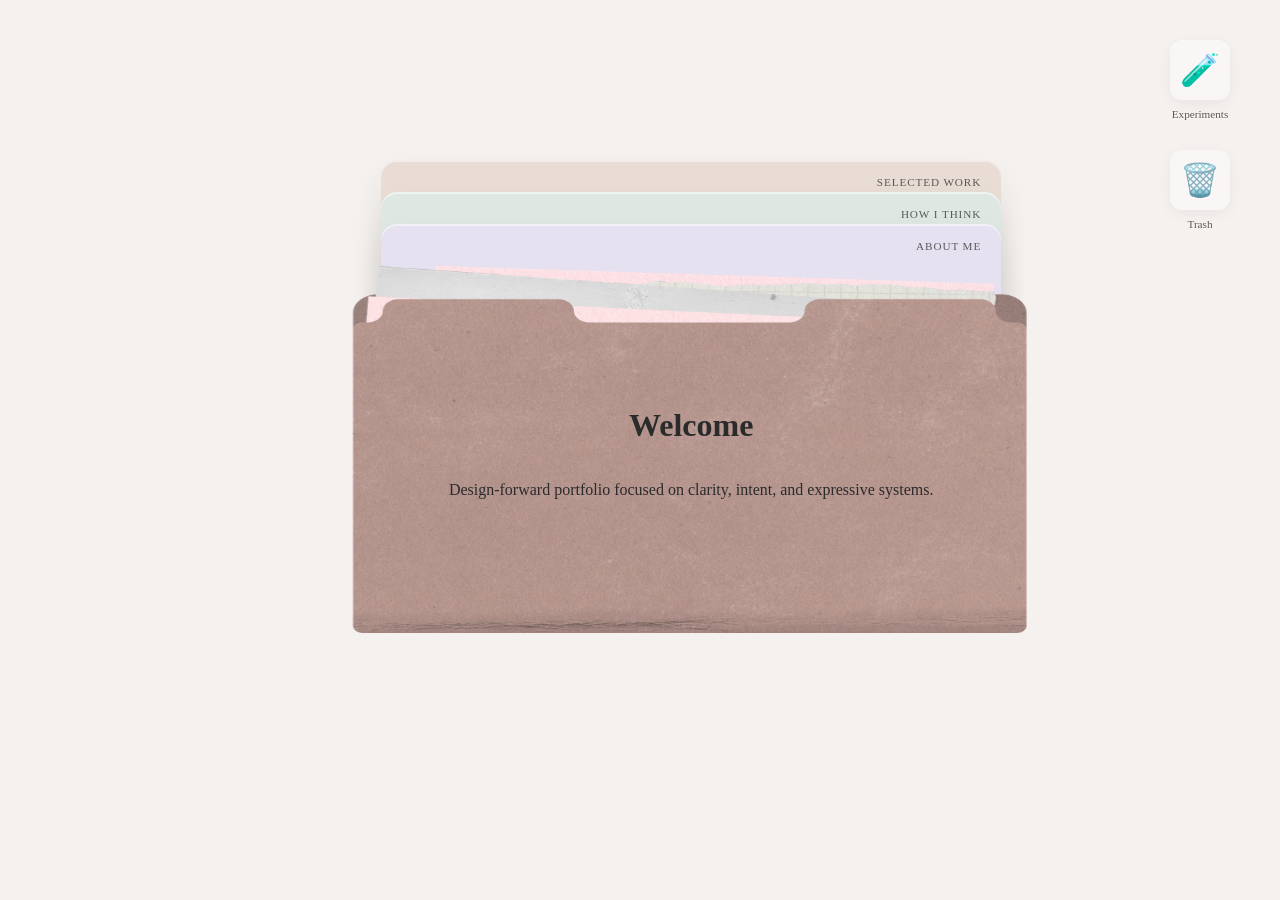
==== commit c9af6008: "more edits" ====
--- a/Index.html
+++ b/Index.html
@@ -1,514 +1,289 @@
 <!DOCTYPE html>
-
 <html lang="en">
 
-
-
 <head>
-
     <meta charset="UTF-8" />
-
     <meta name="viewport" content="width=device-width, initial-scale=1" />
 
-
-
     <link rel="preconnect" href="https://fonts.googleapis.com">
-
     <link rel="preconnect" href="https://fonts.gstatic.com" crossorigin>
-
     <link
         href="https://fonts.googleapis.com/css2?family=Inter:wght@300;400;600;700&family=Merriweather:wght@300;400;700&display=swap"
         rel="stylesheet">
 
-
-
     <title>Portfolio</title>
-
     <link rel="stylesheet" href="Styles.css" />
-
 </head>
 
-
-
 <body>
 
-
-
     <main class="desk">
-
-
-
         <div class="card-stack">
-
             <a href="#" class="back-card card-one" data-window="work-window">
-
                 <span class="card-cta">Selected work</span>
-
             </a>
-
-
-
             <a href="#" class="back-card card-two" data-window="process-window">
-
                 <span class="card-cta">How I think</span>
-
             </a>
-
-
-
             <a href="#" class="back-card card-three" data-window="about-window">
-
                 <span class="card-cta">About Me</span>
-
             </a>
-
-        </div>
-
-
+        </div>
 
         <div class="folder">
-
             <img src="Images/mainFolder.png" class="folder-image" alt="">
-
             <div class="folder-content">
-
                 <h1>Welcome</h1>
-
                 <p>Design-forward portfolio focused on clarity, intent, and expressive systems.</p>
-
-            </div>
-
-        </div>
-
-
+            </div>
+        </div>
 
         <div class="desktop-icons">
-
             <div class="shortcut" data-window="experiments-window">
-
                 <div class="icon-box">🧪</div>
-
                 <span>Experiments</span>
-
-            </div>
-
+            </div>
             <div class="shortcut" data-window="trash-window">
-
                 <div class="icon-box">🗑️</div>
-
                 <span>Trash</span>
-
-            </div>
-
-        </div>
-
-
-
+            </div>
+        </div>
     </main>
 
-
-
-
-
-    <!-- ================= WINDOWS ================= -->
-
-
-
-    <!-- ===== WORK / FINDER ===== -->
-
-    <<div class="window preview workspace" id="work-window">
-
-
-
-        <div class="window-bar">
-
+    <div class="window preview workspace" id="work-window">
+        <div class="window-bar">
             <span class="window-title">Selected Work</span>
-
             <span class="window-mode">Preview · double click to expand</span>
-
-            <button class="close">×</button>
-
-        </div>
-
-
+            <button class="close">×</button>
+        </div>
 
         <div class="window-body work-layout">
-
             <div class="workspace-overlay"></div>
-
-
-
             <div class="file-grid">
-
                 <article class="file-item" data-project="lumify">
-
                     <div class="file-thumb"><img src="Images/Lumify BG.png" alt=""></div>
-
                     <span class="file-name">Lumify.fig</span>
-
                 </article>
-
-
-
                 <article class="file-item" data-project="myro">
-
                     <div class="file-thumb"><img src="Images/Myro BG.png" alt=""></div>
-
                     <span class="file-name">Myro.web</span>
-
                 </article>
-
-
-
                 <article class="file-item" data-project="portfolio">
-
                     <div class="file-thumb"></div>
-
                     <span class="file-name">Portfolio.sys</span>
-
                 </article>
-
-            </div>
-
-
+            </div>
 
             <aside class="preview-panel">
-
                 <div class="preview-media"></div>
-
                 <h3 class="preview-title">Select a file</h3>
-
                 <p class="preview-desc">Hover over a project to preview.</p>
-
                 <div class="preview-meta"></div>
-
             </aside>
-
-        </div>
-
-
-
-        <div class="resize-handle"></div>
-
-        </div>
-
-
-
-
-
-        <!-- ===== LUMIFY PROJECT ===== -->
-
-        <div class="window" id="lumify-window">
-
-            <div class="window-bar">
-                <span class="window-title">Lumify</span>
-                <span class="window-mode">Full view</span>
-                <button class="close">×</button>
-            </div>
-
-            <div class="window-body">
-                <div class="project-header">
-                    <div class="brand-group">
-                        <img src="Images/lumiLogo.png" alt="Lumify logo" class="project-logo">
-                        <h2>Lumify</h2>
-                    </div>
-                    <p class="case-study-subtitle">A calm space for understanding your skin - made simple and
-                        supportive.</p>
-
-                    <div class="project-tags">
-                        <span class="tag">UX Research</span>
-                        <span class="tag">AI Integration</span>
-                        <span class="tag">Mobile App</span>
-                    </div>
-                </div>
-
-                <section class="project-section grid-layout">
-                    <div class="text-block">
-                        <h4>The Vision</h4>
-                        <p>Lumify is designed to support individuals who feel overwhelmed by skincare routines.</p>
-                    </div>
-                    <div class="side-note">
-                        <span class="note-label">Insight 01</span>
-                        <p>70% of users don't know their own skin type accurately.</p>
-                    </div>
-                </section>
-
-                <img src="Images/lumi 1.png" alt="Lumify Interface" class="case-study-image">
-
-                <section class="project-section">
-                    <h4>The Outcome</h4>
-                    <p>By providing clear ingredient insights, users reported a 40% increase in confidence regarding
-                        their product choices.</p>
-                </section>
-
-                <section class="persona-section">
-                    <p>Our UX enhancements are tailored to three key personas: the DTC Customer, the Affiliate Partner,
-                        and the Third-Party Retailer. Each faces unique friction points that our design aims to resolve.
-                    </p>
-
-                    <div class="persona-icons">
-                        <div class="persona-icon-container" data-persona="dtc">
-                            <img src="Images/Personas/Sadie.png" alt="DTC Customer Icon">
-                            <span class="hover-text">Click to view details on Sadie</span>
-                        </div>
-
-                        <div class="persona-icon-container" data-persona="affiliate">
-                            <img src="Images/Personas/Emily.png" alt="Affiliate Partner Icon">
-                            <span class="hover-text">Click to view details on Emily</span>
-                        </div>
-
-                        <div class="persona-icon-container" data-persona="retailer">
-                            <img src="Images/Personas/Derreck.png" alt="Retailer Icon">
-                            <span class="hover-text">Click to view details on Derreck</span>
-                        </div>
-                    </div>
-                </section>
-            </div>
-            <div class="floating-window" id="persona-window">
-                <div class="window-content">
-                    <span class="close-btn">&times;</span>
-                    <div id="persona-details"></div>
-                </div>
-            </div>
-
-            <div class="resize-handle"></div>
-        </div>
-
-
-        <div class="resize-handle"></div>
-
-        </div>
-
-
-
-
-
-        <!-- ===== MYRO PROJECT ===== -->
-
-        <div class="window" id="myro-window">
-
-
-
-            <div class="window-bar">
-
-                <span class="window-title">Myro</span>
-
-                <span class="window-mode">Full view</span>
-
-                <button class="close">×</button>
-
-            </div>
-
-
-
-            <div class="window-body">
-
-                <h2>Myro</h2>
-
-                <p>Case study content here.</p>
-
-            </div>
-
-
-
-            <div class="resize-handle"></div>
-
-        </div>
-
-
-
-
-
-        <!-- ===== PROCESS ===== -->
-
-        <div class="window preview" id="process-window">
-
-
-
-            <div class="window-bar">
-
-                <span class="window-title">How I Think</span>
-
-                <span class="window-mode">Preview · double click to expand</span>
-
-                <button class="close">×</button>
-
-            </div>
-
-
-
-            <div class="window-body philosophy">
-
-                <h2 class="reveal">Design Philosophy</h2>
-
-                <p class="reveal">
-
-                    Digital spaces should feel like extensions of thought — calm, intentional, and human.
-
+        </div>
+        <div class="resize-handle"></div>
+    </div>
+
+    <div class="window" id="lumify-window">
+        <div class="window-bar">
+            <span class="window-title">Lumify</span>
+            <span class="window-mode">Full view</span>
+            <button class="close">×</button>
+        </div>
+
+        <div class="window-body">
+            <div class="project-header">
+                <div class="brand-group">
+                    <img src="Images/lumiLogo.png" alt="Lumify logo" class="project-logo">
+                    <h2>Lumify</h2>
+                </div>
+                <p class="case-study-subtitle">A calm space for understanding your skin - made simple and supportive.
                 </p>
-
-            </div>
-
-
-
-            <div class="resize-handle"></div>
-
-        </div>
-
-
-
-
-
-        <!-- ===== ABOUT ===== -->
-
-        <div class="window preview" id="about-window">
-
-            <div class="window-bar">
-
-                <span class="window-title">About Me</span>
-
-                <span class="window-mode">Preview · double click to expand</span>
-
-                <button class="close">×</button>
-
-            </div>
-
-
-
-            <div class="window-body about-layout">
-
-
-
-                <section class="about-hero">
-
-                    <div class="profile-photo">
-
-                        <img src="Images/pfp.jpg" alt="Portrait of me">
-
-                    </div>
-
-
-
-                    <div class="about-intro">
-
-                        <h1 class="about-title">Gloria A-Kazad</h1>
-
-                        <p class="about-tag">
-
-                            I design quiet, intentional visual experiences that feel lived in.
-
-                        </p>
-
-                    </div>
-
-                </section>
-
-
-
-
-
-                <section class="reveal">
-
-                    <h4>How I think</h4>
-
-                    <p>
-
-                        I’m drawn to quiet details, emotional atmosphere, and spaces that feel human.
-
-                    </p>
-
-                </section>
-
-
-
-                <section class="reveal">
-
-                    <h4>What I notice</h4>
-
-                    <p>
-
-                        I pay attention to small interactions, subtle motion, and the way people move through digital
-
-                        environments.
-
-                    </p>
-
-                </section>
-
-
-
-                <section class="reveal">
-
-                    <h4>What I’m building</h4>
-
-                    <p>
-
-                        I’m currently exploring immersive portfolios, interactive storytelling, and calm user
-
-                        experiences.
-
-                    </p>
-
-                </section>
-
-
-
-                <!-- ⭐ SCROLL REVEAL SECTIONS -->
-
-                <h4 class="reveal">Interests</h4>
-
-                <ul class="about-list reveal">
-
-                    <li>Dance</li>
-
-                    <li>Volleyball</li>
-
-                    <li>Drawing</li>
-
-                    <li>Fitness</li>
-
-                </ul>
-
-
-
-                <h4 class="reveal">Education</h4>
-
-                <p class="reveal">
-
-                    Currently studying design with a focus on UX, visual systems, and interaction — learning through
-
-                    both formal education and self-directed projects.
-
+                <div class="project-tags">
+                    <span class="tag">UX Research</span>
+                    <span class="tag">AI Integration</span>
+                    <span class="tag">Mobile App</span>
+                </div>
+            </div>
+
+            <section class="project-section grid-layout">
+                <div class="text-block">
+                    <h4>The Vision</h4>
+                    <p>Lumify is designed to support individuals who feel overwhelmed by skincare routines.</p>
+                </div>
+                <div class="side-note">
+                    <span class="note-label">Insight 01</span>
+                    <p>70% of users don't know their own skin type accurately.</p>
+                </div>
+            </section>
+
+            <img src="Images/lumi 1.png" alt="Lumify Interface" class="case-study-image">
+
+            <section class="project-section">
+                <h4>The Outcome</h4>
+                <p>By providing clear ingredient insights, users reported a 40% increase in confidence regarding their
+                    product choices.</p>
+            </section>
+
+            <section class="persona-section">
+                <p>Our UX enhancements are tailored to three key personas: the DTC Customer, the Affiliate Partner, and
+                    the Third-Party Retailer. Each faces unique friction points that our design aims to resolve.</p>
+                <div class="persona-icons">
+                    <div class="persona-icon-container" data-persona="dtc">
+                        <img src="Images/Personas/Sadie.png" alt="Sadie Icon">
+                        <span class="hover-text">Click to view details on Sadie</span>
+                    </div>
+                    <div class="persona-icon-container" data-persona="affiliate">
+                        <img src="Images/Personas/Emily.png" alt="Emily Icon">
+                        <span class="hover-text">Click to view details on Emily</span>
+                    </div>
+                    <div class="persona-icon-container" data-persona="retailer">
+                        <img src="Images/Personas/Derreck.png" alt="Derreck Icon">
+                        <span class="hover-text">Click to view details on Derreck</span>
+                    </div>
+                </div>
+            </section>
+
+            <section class="problem-statement-section animate-trigger">
+                <div class="problem-header">
+                    <span class="phase-tag">Phase 02 · Synthesis</span>
+                    <h2 class="problem-main-title">Defining The <br><span>Main Problems</span></h2>
+                    <div class="header-line"></div>
+                </div>
+
+                <div class="problem-grid">
+                    <div class="pathway-line"></div>
+
+                    <div class="problem-card">
+                        <div class="problem-illu slide-from-left">
+                            <span class="index-num">01</span>
+                            <img src="Images/Personas/SadieDoodle.png" alt="Sadie">
+                            <div class="illu-glow"></div>
+                        </div>
+                        <div class="hms-content slide-from-right">
+                            <div class="hmw-badge">How Might We...</div>
+                            <p class="hms-text">
+                                help Sadie stay consistent through <span class="highlight">simple, motivating
+                                    routines?</span>
+                            </p>
+                        </div>
+                    </div>
+
+                    <div class="problem-card">
+                        <div class="problem-illu slide-from-left">
+                            <span class="index-num">02</span>
+                            <img src="Images/Personas/EmilyDoodle.png" alt="Emily">
+                            <div class="illu-glow"></div>
+                        </div>
+                        <div class="hms-content slide-from-right">
+                            <div class="hmw-badge">How Might We...</div>
+                            <p class="hms-text">
+                                help Emily trust skincare again with <span class="highlight">reliable guidance?</span>
+                            </p>
+                        </div>
+                    </div>
+
+                    <div class="problem-card">
+                        <div class="problem-illu slide-from-left">
+                            <span class="index-num">03</span>
+                            <img src="Images/Personas/DerreckDoodle.png" alt="Derreck">
+                            <div class="illu-glow"></div>
+                        </div>
+                        <div class="hms-content slide-from-right">
+                            <div class="hmw-badge">How Might We...</div>
+                            <p class="hms-text">
+                                give Derreck a <span class="highlight">safe, judgement-free space</span> to talk about
+                                his skin?
+                            </p>
+                        </div>
+                    </div>
+                </div>
+            </section>
+        </div>
+
+        <div class="floating-window" id="persona-window">
+            <div class="window-content">
+                <span class="close-btn">&times;</span>
+                <div id="persona-details"></div>
+            </div>
+        </div>
+        <div class="resize-handle"></div>
+    </div>
+
+    <div class="window" id="myro-window">
+        <div class="window-bar">
+            <span class="window-title">Myro</span>
+            <span class="window-mode">Full view</span>
+            <button class="close">×</button>
+        </div>
+        <div class="window-body">
+            <h2>Myro</h2>
+            <p>Case study content here.</p>
+        </div>
+        <div class="resize-handle"></div>
+    </div>
+
+    <div class="window preview" id="process-window">
+        <div class="window-bar">
+            <span class="window-title">How I Think</span>
+            <span class="window-mode">Preview · double click to expand</span>
+            <button class="close">×</button>
+        </div>
+        <div class="window-body philosophy">
+            <h2 class="reveal">Design Philosophy</h2>
+            <p class="reveal">Digital spaces should feel like extensions of thought — calm, intentional, and human.</p>
+        </div>
+        <div class="resize-handle"></div>
+    </div>
+
+    <div class="window preview" id="about-window">
+        <div class="window-bar">
+            <span class="window-title">About Me</span>
+            <span class="window-mode">Preview · double click to expand</span>
+            <button class="close">×</button>
+        </div>
+        <div class="window-body about-layout">
+            <section class="about-hero">
+                <div class="profile-photo">
+                    <img src="Images/pfp.jpg" alt="Portrait of me">
+                </div>
+                <div class="about-intro">
+                    <h1 class="about-title">Gloria A-Kazad</h1>
+                    <p class="about-tag">I design quiet, intentional visual experiences that feel lived in.</p>
+                </div>
+            </section>
+            <section class="reveal">
+                <h4>How I think</h4>
+                <p>I’m drawn to quiet details, emotional atmosphere, and spaces that feel human.</p>
+            </section>
+            <section class="reveal">
+                <h4>What I notice</h4>
+                <p>I pay attention to small interactions, subtle motion, and the way people move through digital
+                    environments.</p>
+            </section>
+            <section class="reveal">
+                <h4>What I’m building</h4>
+                <p>I’m currently exploring immersive portfolios, interactive storytelling, and calm user experiences.
                 </p>
-
-
-
-                <h4 class="reveal">Tools</h4>
-
-                <p class="reveal">
-
-                    Figma · Illustrator · Photoshop · Premiere Pro · GitHub · AI tools · Design systems
-
-                </p>
-
-
-
-            </div>
-
-
-
-            <div class="resize-handle"></div>
-
-        </div>
-
-
-        <!-- ⭐ DOCK MUST LIVE OUTSIDE WINDOWS -->
-
-        <div class="window-dock" id="window-dock"></div>
-
-        <script src="Script.js"></script>
-
-
+            </section>
+            <h4 class="reveal">Interests</h4>
+            <ul class="about-list reveal">
+                <li>Dance</li>
+                <li>Volleyball</li>
+                <li>Drawing</li>
+                <li>Fitness</li>
+            </ul>
+            <h4 class="reveal">Education</h4>
+            <p class="reveal">Currently studying design with a focus on UX, visual systems, and interaction — learning
+                through both formal education and self-directed projects.</p>
+            <h4 class="reveal">Tools</h4>
+            <p class="reveal">Figma · Illustrator · Photoshop · Premiere Pro · GitHub · AI tools · Design systems</p>
+        </div>
+        <div class="resize-handle"></div>
+    </div>
+
+    <div class="window-dock" id="window-dock"></div>
+    <script src="Script.js"></script>
 
 </body>
 
--- a/Styles.css
+++ b/Styles.css
@@ -1893,7 +1893,9 @@
 }
 
 /* --- 🌟 Progress Bars & Vibe Tags --- */
-.value-bar-container { margin-bottom: 1.5rem; }
+.value-bar-container {
+  margin-bottom: 1.5rem;
+}
 
 .label-row {
   display: flex;
@@ -1926,7 +1928,7 @@
   background: rgba(0, 0, 0, 0.07);
   border-radius: 20px;
   position: relative;
-  box-shadow: inset 0 2px 4px rgba(0,0,0,0.05);
+  box-shadow: inset 0 2px 4px rgba(0, 0, 0, 0.05);
 }
 
 .bar-fill {
@@ -1950,46 +1952,277 @@
 }
 
 @keyframes starPulse {
-  0%, 100% { transform: translateY(-50%) scale(1); filter: brightness(1); }
-  50% { transform: translateY(-50%) scale(1.2); filter: brightness(1.3); }
-}
-
-.floating-window.active .bar-fill { width: var(--width); }
+
+  0%,
+  100% {
+    transform: translateY(-50%) scale(1);
+    filter: brightness(1);
+  }
+
+  50% {
+    transform: translateY(-50%) scale(1.2);
+    filter: brightness(1.3);
+  }
+}
+
+.floating-window.active .bar-fill {
+  width: var(--width);
+}
 
 /* --- 🌟 Lightbox Zoom Effect --- */
 .map-lightbox {
-    position: fixed;
-    inset: 0;
-    background: rgba(245, 241, 238, 0.98);
-    z-index: 9999;
-    display: flex;
-    align-items: center;
-    justify-content: center;
-    opacity: 0;
-    transition: opacity 0.4s ease;
-    cursor: zoom-out;
-}
-
-.map-lightbox.active { opacity: 1; }
+  position: fixed;
+  inset: 0;
+  background: rgba(245, 241, 238, 0.98);
+  z-index: 9999;
+  display: flex;
+  align-items: center;
+  justify-content: center;
+  opacity: 0;
+  transition: opacity 0.4s ease;
+  cursor: zoom-out;
+}
+
+.map-lightbox.active {
+  opacity: 1;
+}
 
 .lightbox-content {
-    width: 92vw;
-    transform: scale(0.95);
-    transition: transform 0.5s cubic-bezier(0.2, 0.8, 0.2, 1);
-}
-
-.map-lightbox.active .lightbox-content { transform: scale(1); }
-
-.lightbox-content img { width: 100%; border-radius: 12px; box-shadow: 0 30px 80px rgba(0,0,0,0.1); }
-
-.close-lightbox { position: absolute; top: -50px; right: 0; background: none; border: none; font-size: 2.5rem; cursor: pointer; color: #4a4542; }
+  width: 92vw;
+  transform: scale(0.95);
+  transition: transform 0.5s cubic-bezier(0.2, 0.8, 0.2, 1);
+}
+
+.map-lightbox.active .lightbox-content {
+  transform: scale(1);
+}
+
+.lightbox-content img {
+  width: 100%;
+  border-radius: 12px;
+  box-shadow: 0 30px 80px rgba(0, 0, 0, 0.1);
+}
+
+.close-lightbox {
+  position: absolute;
+  top: -50px;
+  right: 0;
+  background: none;
+  border: none;
+  font-size: 2.5rem;
+  cursor: pointer;
+  color: #4a4542;
+}
 
 /* Map Bottom Container */
 .journey-map-section {
-    margin-top: 3.5rem;
-    padding-top: 2rem;
-    border-top: 1px solid rgba(0,0,0,0.06);
-}
-.journey-map-section h4 { font-size: 0.7rem; text-transform: uppercase; color: #a39e99; margin-bottom: 1.5rem; }
-.map-container { border-radius: 16px; overflow: hidden; cursor: zoom-in; transition: transform 0.3s ease; border: 1px solid rgba(0,0,0,0.05); }
-.map-container:hover { transform: scale(1.01); }+  margin-top: 3.5rem;
+  padding-top: 2rem;
+  border-top: 1px solid rgba(0, 0, 0, 0.06);
+}
+
+.journey-map-section h4 {
+  font-size: 0.7rem;
+  text-transform: uppercase;
+  color: #a39e99;
+  margin-bottom: 1.5rem;
+}
+
+.map-container {
+  border-radius: 16px;
+  overflow: hidden;
+  cursor: zoom-in;
+  transition: transform 0.3s ease;
+  border: 1px solid rgba(0, 0, 0, 0.05);
+}
+
+.map-container:hover {
+  transform: scale(1.01);
+}
+
+
+
+
+
+/* --- Editorial Header --- */
+.problem-header {
+  margin-bottom: 6rem;
+  text-align: center;
+}
+
+.phase-tag {
+  font-family: 'Inter', sans-serif;
+  font-size: 0.65rem;
+  text-transform: uppercase;
+  letter-spacing: 0.25em;
+  color: #d48257;
+  font-weight: 800;
+  display: block;
+  margin-bottom: 1.2rem;
+}
+
+.problem-main-title {
+  font-family: 'Merriweather', serif;
+  font-size: 3.5rem;
+  line-height: 1.1;
+  color: #2b2b2b;
+  margin: 0;
+}
+
+.problem-main-title span {
+  font-style: italic;
+  font-weight: 300;
+  color: #5a5754;
+}
+
+.header-line {
+  width: 40px;
+  height: 4px;
+  background: #f4e8e0;
+  margin: 2rem auto 0;
+  border-radius: 10px;
+}
+
+
+
+
+/* 1. THE SECTION CONTAINER */
+.problem-statement-section {
+  /* Pushes the title significantly further down from the persona circles */
+  padding: 8rem 2rem 6rem;
+  text-align: center;
+  background: radial-gradient(circle at top, rgba(244, 232, 224, 0.15), transparent 40%);
+}
+
+.problem-main-title {
+  font-family: 'Merriweather', serif;
+  font-size: 5.2rem;
+  line-height: 1.15;
+  color: #1a1a1a;
+  letter-spacing: -0.01em;
+  margin: 0;
+  /* Subtle polish */
+  text-shadow: 0 2px 10px rgba(0, 0, 0, 0.02);
+}
+
+/* 2. THE TITLE HEADER */
+.problem-header {
+    /* Pulls the cards below much closer to the title */
+    margin-bottom: 3.5rem;
+}
+
+/* --- HMS Grid & Pathway --- */
+.problem-grid {
+  position: relative;
+  max-width: 800px;
+  margin: 0 auto;
+  display: flex;
+  flex-direction: column;
+  gap: 6rem;
+}
+
+
+
+/* Vertical Pathway Line */
+.pathway-line {
+  position: absolute;
+  left: 70px;
+  top: 20px;
+  bottom: 20px;
+  width: 1px;
+  background: linear-gradient(to bottom, transparent, rgba(0, 0, 0, 0.06) 15%, rgba(0, 0, 0, 0.06) 85%, transparent);
+}
+
+.problem-card {
+  display: flex;
+  align-items: center;
+  gap: 4rem;
+  position: relative;
+  z-index: 2;
+}
+
+/* --- Illustration Circle --- */
+.problem-illu {
+  position: relative;
+  flex-shrink: 0;
+}
+
+.problem-illu img {
+  width: 140px;
+  height: 140px;
+  border-radius: 50%;
+  object-fit: cover;
+  border: 5px solid #fff;
+  box-shadow: 0 20px 45px rgba(0, 0, 0, 0.08);
+  background: #fff;
+  position: relative;
+  z-index: 2;
+}
+
+.index-num {
+  position: absolute;
+  top: -10px;
+  left: -10px;
+  width: 34px;
+  height: 34px;
+  background: #2b2b2b;
+  color: #fff;
+  border-radius: 50%;
+  display: flex;
+  align-items: center;
+  justify-content: center;
+  font-size: 0.7rem;
+  font-weight: 700;
+  z-index: 3;
+  box-shadow: 0 4px 10px rgba(0, 0, 0, 0.2);
+}
+
+/* --- HMS Text Content --- */
+.hmw-badge {
+  font-family: 'Inter', sans-serif;
+  font-size: 0.6rem;
+  text-transform: uppercase;
+  background: rgba(212, 130, 87, 0.1);
+  color: #d48257;
+  padding: 4px 10px;
+  border-radius: 6px;
+  font-weight: 800;
+  display: inline-block;
+  margin-bottom: 1rem;
+  letter-spacing: 0.05em;
+}
+
+.hms-text {
+  font-size: 1.4rem;
+  line-height: 1.4;
+  color: #3d3a37;
+  margin: 0;
+  max-width: 480px;
+  font-family: 'Merriweather', serif;
+}
+
+.highlight {
+  color: #d48257;
+  font-weight: 700;
+  background: linear-gradient(180deg, transparent 70%, rgba(244, 232, 224, 0.6) 0);
+}
+
+/* --- Animation Core --- */
+.slide-from-left {
+  opacity: 0;
+  transform: translateX(-60px);
+  transition: all 1s cubic-bezier(0.2, 0.8, 0.2, 1);
+}
+
+.slide-from-right {
+  opacity: 0;
+  transform: translateX(60px);
+  transition: all 1s cubic-bezier(0.2, 0.8, 0.2, 1);
+  transition-delay: 0.2s;
+}
+
+.animate-trigger.is-visible .slide-from-left,
+.animate-trigger.is-visible .slide-from-right {
+  opacity: 1;
+  transform: translateX(0);
+}
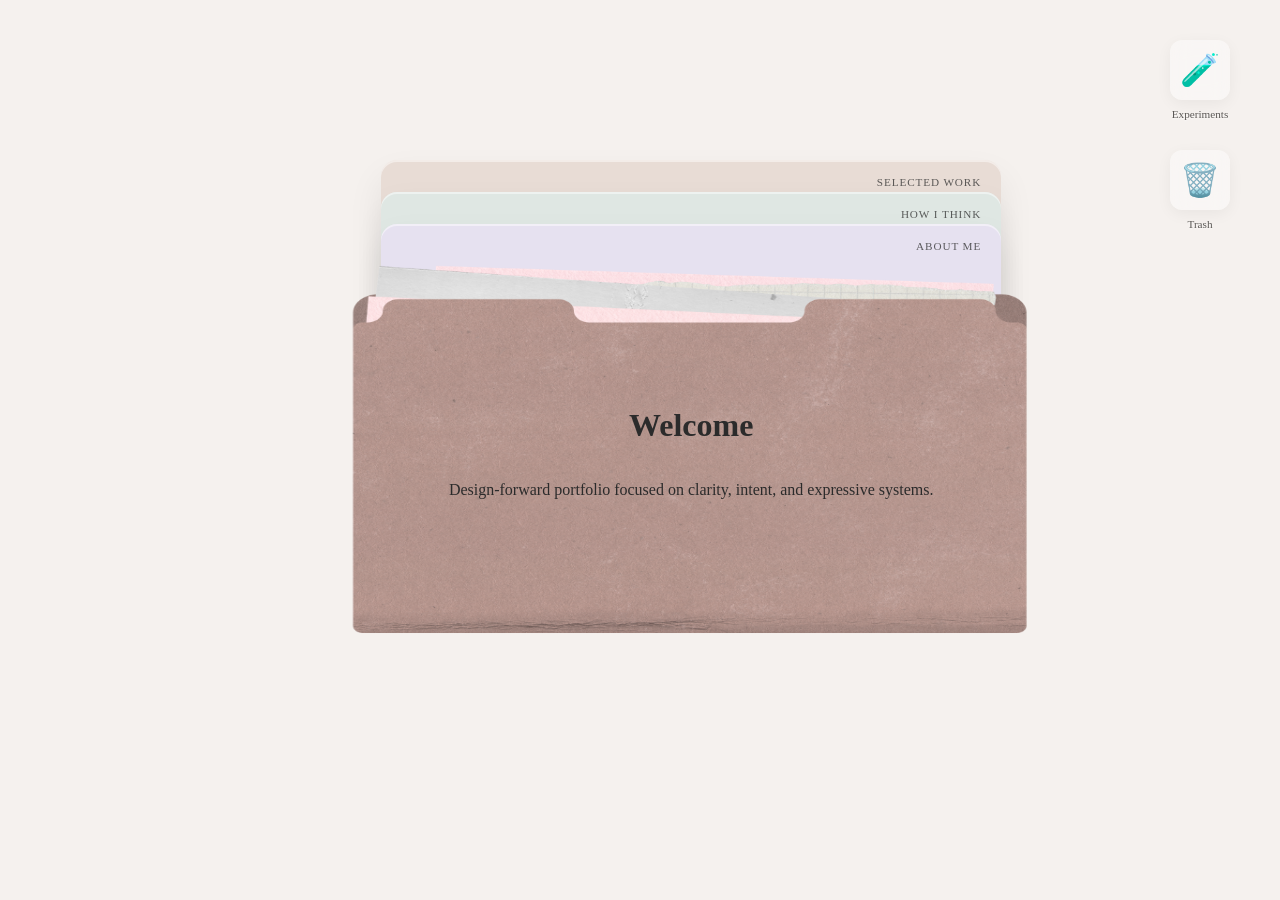
==== commit ee4d4844: "more edits" ====
--- a/Index.html
+++ b/Index.html
@@ -106,28 +106,58 @@
                 </div>
             </div>
 
-            <section class="project-section grid-layout">
-                <div class="text-block">
-                    <h4>The Vision</h4>
-                    <p>Lumify is designed to support individuals who feel overwhelmed by skincare routines.</p>
-                </div>
-                <div class="side-note">
-                    <span class="note-label">Insight 01</span>
-                    <p>70% of users don't know their own skin type accurately.</p>
+
+
+            <!-- ==============================
+
+                        PHASE 1 
+
+             ==============================-->
+
+
+            <section class="project-section vision-summary-area animate-trigger">
+                <div class="vision-header">
+                    <h4 class="section-label">Phase 01 · The Vision</h4>
+                    <h2 class="vision-main-title">A Calm Space in a <span>Complex World.</span></h2>
+                </div>
+
+                <div class="vision-grid">
+                    <div class="vision-card problem-card-ui slide-from-left">
+                        <span class="card-label">The Problem</span>
+                        <p>Skincare is a stressful maze of inconsistent advice. For many, finding a routine feels
+                            overwhelming and isolating—a cycle of trial and error.</p>
+                        <div class="card-icon">🔍</div>
+                    </div>
+
+                    <div class="vision-card objective-card-ui slide-from-right">
+                        <span class="card-label">The Objective</span>
+                        <p>To be an empathetic guide. We simplify complexity with credible, AI-personalized insights to
+                            turn skincare into a supportive ritual.</p>
+                        <div class="card-icon">🧴</div>
+                    </div>
+
+                    <div class="vision-card audience-card-ui slide-from-left">
+                        <span class="card-label">Target Audience</span>
+                        <div class="audience-tags">
+                            <span class="mini-tag">Beginners</span>
+                            <span class="mini-tag">Sensitive Skin</span>
+                            <span class="mini-tag">Consistency Seekers</span>
+                        </div>
+                        <p>Young individuals seeking a judgement-free community and predictable, calm guidance.</p>
+                    </div>
+
+                    <div class="vision-card insight-card-ui slide-from-right">
+                        <span class="card-label">Key Insight</span>
+                        <div class="stat-highlight">70%</div>
+                        <p>of users don't know their own skin type accurately, leading to improper product choices.</p>
+                    </div>
                 </div>
             </section>
 
-            <img src="Images/lumi 1.png" alt="Lumify Interface" class="case-study-image">
-
-            <section class="project-section">
-                <h4>The Outcome</h4>
-                <p>By providing clear ingredient insights, users reported a 40% increase in confidence regarding their
-                    product choices.</p>
-            </section>
-
             <section class="persona-section">
-                <p>Our UX enhancements are tailored to three key personas: the DTC Customer, the Affiliate Partner, and
-                    the Third-Party Retailer. Each faces unique friction points that our design aims to resolve.</p>
+                <p>We designed Lumify around real-life friction. By looking through the eyes of our three core user
+                    personas, we uncovered the specific moments where a little extra clarity and support go a long way.
+                </p>
                 <div class="persona-icons">
                     <div class="persona-icon-container" data-persona="dtc">
                         <img src="Images/Personas/Sadie.png" alt="Sadie Icon">
@@ -143,6 +173,15 @@
                     </div>
                 </div>
             </section>
+
+
+
+            <!-- ==============================
+
+                        PHASE 2
+
+             ==============================-->
+
 
             <section class="problem-statement-section animate-trigger">
                 <div class="problem-header">
@@ -199,91 +238,149 @@
                     </div>
                 </div>
             </section>
-        </div>
-
-        <div class="floating-window" id="persona-window">
-            <div class="window-content">
-                <span class="close-btn">&times;</span>
-                <div id="persona-details"></div>
-            </div>
-        </div>
-        <div class="resize-handle"></div>
-    </div>
-
-    <div class="window" id="myro-window">
-        <div class="window-bar">
-            <span class="window-title">Myro</span>
-            <span class="window-mode">Full view</span>
-            <button class="close">×</button>
-        </div>
-        <div class="window-body">
-            <h2>Myro</h2>
-            <p>Case study content here.</p>
-        </div>
-        <div class="resize-handle"></div>
-    </div>
-
-    <div class="window preview" id="process-window">
-        <div class="window-bar">
-            <span class="window-title">How I Think</span>
-            <span class="window-mode">Preview · double click to expand</span>
-            <button class="close">×</button>
-        </div>
-        <div class="window-body philosophy">
-            <h2 class="reveal">Design Philosophy</h2>
-            <p class="reveal">Digital spaces should feel like extensions of thought — calm, intentional, and human.</p>
-        </div>
-        <div class="resize-handle"></div>
-    </div>
-
-    <div class="window preview" id="about-window">
-        <div class="window-bar">
-            <span class="window-title">About Me</span>
-            <span class="window-mode">Preview · double click to expand</span>
-            <button class="close">×</button>
-        </div>
-        <div class="window-body about-layout">
-            <section class="about-hero">
-                <div class="profile-photo">
-                    <img src="Images/pfp.jpg" alt="Portrait of me">
-                </div>
-                <div class="about-intro">
-                    <h1 class="about-title">Gloria A-Kazad</h1>
-                    <p class="about-tag">I design quiet, intentional visual experiences that feel lived in.</p>
+
+
+
+            <!-- ==============================
+
+                        PHASE 3 
+
+             ==============================-->
+            <section class="routine-column-area animate-trigger">
+                <div class="problem-header">
+                    <span class="phase-tag">Phase 03 · The Ecosystem</span>
+                    <h2 class="problem-main-title">The Lumify <span>Routine</span></h2>
+                    <div class="header-line"></div>
+                </div>
+
+                <div class="guide-stack">
+                    <div class="guide-item">
+                        <img src="Images/Lumipod/1.png" alt="Onboarding" class="guide-img">
+                        <div class="guide-overlay">
+                            <div class="overlay-content">
+                                <span class="overlay-tag">For Beginners</span>
+                                <h3>Personalized Setup</h3>
+                                <p>A calm, step-by-step introduction that builds trust before asking for skin data.</p>
+                            </div>
+                        </div>
+                    </div>
+
+                    <div class="guide-item">
+                        <img src="Images/Lumipod/2.png" alt="Dashboard" class="guide-img">
+                        <div class="guide-overlay">
+                            <div class="overlay-content">
+                                <span class="overlay-tag">For Sadie</span>
+                                <h3>Daily Flow</h3>
+                                <p>A single-view tracker that adapts to current energy levels and schedules.</p>
+                            </div>
+                        </div>
+                    </div>
+
+                    <div class="guide-item">
+                        <img src="Images/Lumipod/3.png" alt="AI Insights" class="guide-img">
+                        <div class="guide-overlay">
+                            <div class="overlay-content">
+                                <span class="overlay-tag">For Emily</span>
+                                <h3>Smart Insights</h3>
+                                <p>Dermatologist-aligned scanning that translates ingredients into simple guidance.</p>
+                            </div>
+                        </div>
+                    </div>
                 </div>
             </section>
-            <section class="reveal">
-                <h4>How I think</h4>
-                <p>I’m drawn to quiet details, emotional atmosphere, and spaces that feel human.</p>
-            </section>
-            <section class="reveal">
-                <h4>What I notice</h4>
-                <p>I pay attention to small interactions, subtle motion, and the way people move through digital
-                    environments.</p>
-            </section>
-            <section class="reveal">
-                <h4>What I’m building</h4>
-                <p>I’m currently exploring immersive portfolios, interactive storytelling, and calm user experiences.
+
+
+
+
+
+
+            <div class="floating-window" id="persona-window">
+                <div class="window-content">
+                    <span class="close-btn">&times;</span>
+                    <div id="persona-details"></div>
+                </div>
+            </div>
+            <div class="resize-handle"></div>
+        </div>
+
+        <div class="window" id="myro-window">
+            <div class="window-bar">
+                <span class="window-title">Myro</span>
+                <span class="window-mode">Full view</span>
+                <button class="close">×</button>
+            </div>
+            <div class="window-body">
+                <h2>Myro</h2>
+                <p>Case study content here.</p>
+            </div>
+            <div class="resize-handle"></div>
+        </div>
+
+        <div class="window preview" id="process-window">
+            <div class="window-bar">
+                <span class="window-title">How I Think</span>
+                <span class="window-mode">Preview · double click to expand</span>
+                <button class="close">×</button>
+            </div>
+            <div class="window-body philosophy">
+                <h2 class="reveal">Design Philosophy</h2>
+                <p class="reveal">Digital spaces should feel like extensions of thought — calm, intentional, and human.
                 </p>
-            </section>
-            <h4 class="reveal">Interests</h4>
-            <ul class="about-list reveal">
-                <li>Dance</li>
-                <li>Volleyball</li>
-                <li>Drawing</li>
-                <li>Fitness</li>
-            </ul>
-            <h4 class="reveal">Education</h4>
-            <p class="reveal">Currently studying design with a focus on UX, visual systems, and interaction — learning
-                through both formal education and self-directed projects.</p>
-            <h4 class="reveal">Tools</h4>
-            <p class="reveal">Figma · Illustrator · Photoshop · Premiere Pro · GitHub · AI tools · Design systems</p>
-        </div>
-        <div class="resize-handle"></div>
-    </div>
-
-    <div class="window-dock" id="window-dock"></div>
-    <script src="Script.js"></script>
+            </div>
+            <div class="resize-handle"></div>
+        </div>
+
+        <div class="window preview" id="about-window">
+            <div class="window-bar">
+                <span class="window-title">About Me</span>
+                <span class="window-mode">Preview · double click to expand</span>
+                <button class="close">×</button>
+            </div>
+            <div class="window-body about-layout">
+                <section class="about-hero">
+                    <div class="profile-photo">
+                        <img src="Images/pfp.jpg" alt="Portrait of me">
+                    </div>
+                    <div class="about-intro">
+                        <h1 class="about-title">Gloria A-Kazad</h1>
+                        <p class="about-tag">I design quiet, intentional visual experiences that feel lived in.</p>
+                    </div>
+                </section>
+                <section class="reveal">
+                    <h4>How I think</h4>
+                    <p>I’m drawn to quiet details, emotional atmosphere, and spaces that feel human.</p>
+                </section>
+                <section class="reveal">
+                    <h4>What I notice</h4>
+                    <p>I pay attention to small interactions, subtle motion, and the way people move through digital
+                        environments.</p>
+                </section>
+                <section class="reveal">
+                    <h4>What I’m building</h4>
+                    <p>I’m currently exploring immersive portfolios, interactive storytelling, and calm user
+                        experiences.
+                    </p>
+                </section>
+                <h4 class="reveal">Interests</h4>
+                <ul class="about-list reveal">
+                    <li>Dance</li>
+                    <li>Volleyball</li>
+                    <li>Drawing</li>
+                    <li>Fitness</li>
+                </ul>
+                <h4 class="reveal">Education</h4>
+                <p class="reveal">Currently studying design with a focus on UX, visual systems, and interaction —
+                    learning
+                    through both formal education and self-directed projects.</p>
+                <h4 class="reveal">Tools</h4>
+                <p class="reveal">Figma · Illustrator · Photoshop · Premiere Pro · GitHub · AI tools · Design systems
+                </p>
+            </div>
+            <div class="resize-handle"></div>
+        </div>
+
+        <div class="window-dock" id="window-dock"></div>
+        <script src="Script.js"></script>
 
 </body>
 
--- a/Styles.css
+++ b/Styles.css
@@ -368,6 +368,11 @@
 
   overflow-y: auto;
 
+  display: block;
+  /* Ensures it behaves as a container */
+
+  position: relative;
+
   max-width: 640px;
 
   margin: 0 auto;
@@ -927,21 +932,93 @@
 }
 
 
-
-
-
-
-
 /* ==============================
 
+ PHASE 03 FEAUTURES
+
+============================== */
+
+/* --- Phase 03: The Guide Stack --- */
+.guide-stack {
+  display: flex;
+  flex-direction: row;
+  /* Tightened to almost zero to give every pixel to the images */
+  gap: 0.5rem;
+  width: 100%;
+  max-width: 100%;
+  margin: 2rem auto 0;
+  align-items: flex-start;
+  justify-content: center;
+  /* Removed side padding so they can push toward the edges */
+  padding: 0;
+}
+
+.guide-item {
+  flex: 1;
+  min-width: 0;
+  display: flex;
+  flex-direction: column;
+  align-items: center;
+  text-align: center;
+}
+
+.guide-img {
+  width: 100%;
+  height: auto;
+  display: block;
+
+  /* Strict "No Box" rules */
+  box-shadow: none !important;
+  border-radius: 0 !important;
+  border: none !important;
+  background: transparent !important;
+
+  margin-bottom: 1rem;
+}
+
+/* --- THE FIX: Parent Container --- */
+/* This is likely what is stopping them from getting bigger. 
+   We need to make sure the window body itself isn't narrow. */
+#lumify-window .window-body {
+  max-width: 100% !important;
+  padding: 2rem 1rem;
+  /* Tightened side padding */
+}
+
+/* --- Text Alignment --- */
+.guide-overlay {
+  position: relative;
+  opacity: 1;
+  width: 100%;
+}
+
+.overlay-content h3 {
+  font-family: 'Merriweather', serif;
+  font-size: 1.1rem;
+  /* Shrink text slightly so it doesn't crowd the big images */
+  line-height: 1.2;
+  margin-bottom: 0.4rem;
+  color: #2b2b2b;
+  text-transform: uppercase;
+  letter-spacing: 0.02em;
+}
+
+.overlay-content p {
+  font-size: 0.8rem;
+  line-height: 1.4;
+  color: #5a5754;
+  margin: 0;
+}
+
+
+
+
+/* ==============================
+
 WORK WINDOW
 
 ============================== */
 
-
-
-
-
 .window.workspace.dimmed {
 
   filter: blur(8px) brightness(.98) saturate(.95);
@@ -1085,6 +1162,121 @@
   cursor: pointer;
 
 }
+
+
+
+/* --- Vision & Summary Grid --- */
+.vision-summary-area {
+  margin-top: 6rem;
+  padding: 0 1rem;
+}
+
+.vision-header {
+  text-align: center;
+  margin-bottom: 4rem;
+}
+
+.section-label {
+  font-family: 'Inter', sans-serif;
+  font-size: 0.7rem;
+  text-transform: uppercase;
+  letter-spacing: 0.2em;
+  color: #a39e99;
+  margin-bottom: 1rem;
+  display: block;
+}
+
+.vision-main-title {
+  font-family: 'Merriweather', serif;
+  font-size: 2.8rem;
+  line-height: 1.2;
+  color: #2b2b2b;
+}
+
+.vision-main-title span {
+  font-style: italic;
+  font-weight: 300;
+  color: #d48257;
+}
+
+/* The Grid System */
+.vision-grid {
+  display: grid;
+  grid-template-columns: 1.2fr 1fr;
+  /* Asymmetric grid for visual interest */
+  gap: 1.5rem;
+  max-width: 900px;
+  margin: 0 auto;
+}
+
+.vision-card {
+  background: rgba(255, 255, 255, 0.5);
+  backdrop-filter: blur(10px);
+  border: 1px solid rgba(255, 255, 255, 0.8);
+  border-radius: 24px;
+  padding: 2rem;
+  position: relative;
+  transition: transform 0.4s ease, background 0.4s ease;
+}
+
+.vision-card:hover {
+  transform: translateY(-5px);
+  background: rgba(255, 255, 255, 0.8);
+}
+
+.card-label {
+  font-family: 'Inter', sans-serif;
+  font-size: 0.65rem;
+  font-weight: 800;
+  text-transform: uppercase;
+  color: #d48257;
+  margin-bottom: 1rem;
+  display: block;
+}
+
+.vision-card p {
+  font-size: 0.95rem;
+  line-height: 1.6;
+  color: #5a5754;
+  margin: 0;
+}
+
+/* Specific Card Flairs */
+.card-icon {
+  position: absolute;
+  top: 2rem;
+  right: 2rem;
+  font-size: 1.5rem;
+  opacity: 0.2;
+}
+
+.stat-highlight {
+  font-family: 'Merriweather', serif;
+  font-size: 3.5rem;
+  color: #2b2b2b;
+  margin-bottom: 0.5rem;
+}
+
+.audience-tags {
+  display: flex;
+  gap: 8px;
+  margin-bottom: 1rem;
+  flex-wrap: wrap;
+}
+
+.mini-tag {
+  font-size: 0.65rem;
+  padding: 4px 10px;
+  background: rgba(212, 130, 87, 0.1);
+  color: #d48257;
+  border-radius: 99px;
+  font-weight: 700;
+}
+
+
+
+
+
 
 
 
@@ -2107,8 +2299,8 @@
 
 /* 2. THE TITLE HEADER */
 .problem-header {
-    /* Pulls the cards below much closer to the title */
-    margin-bottom: 3.5rem;
+  /* Pulls the cards below much closer to the title */
+  margin-bottom: 3.5rem;
 }
 
 /* --- HMS Grid & Pathway --- */
